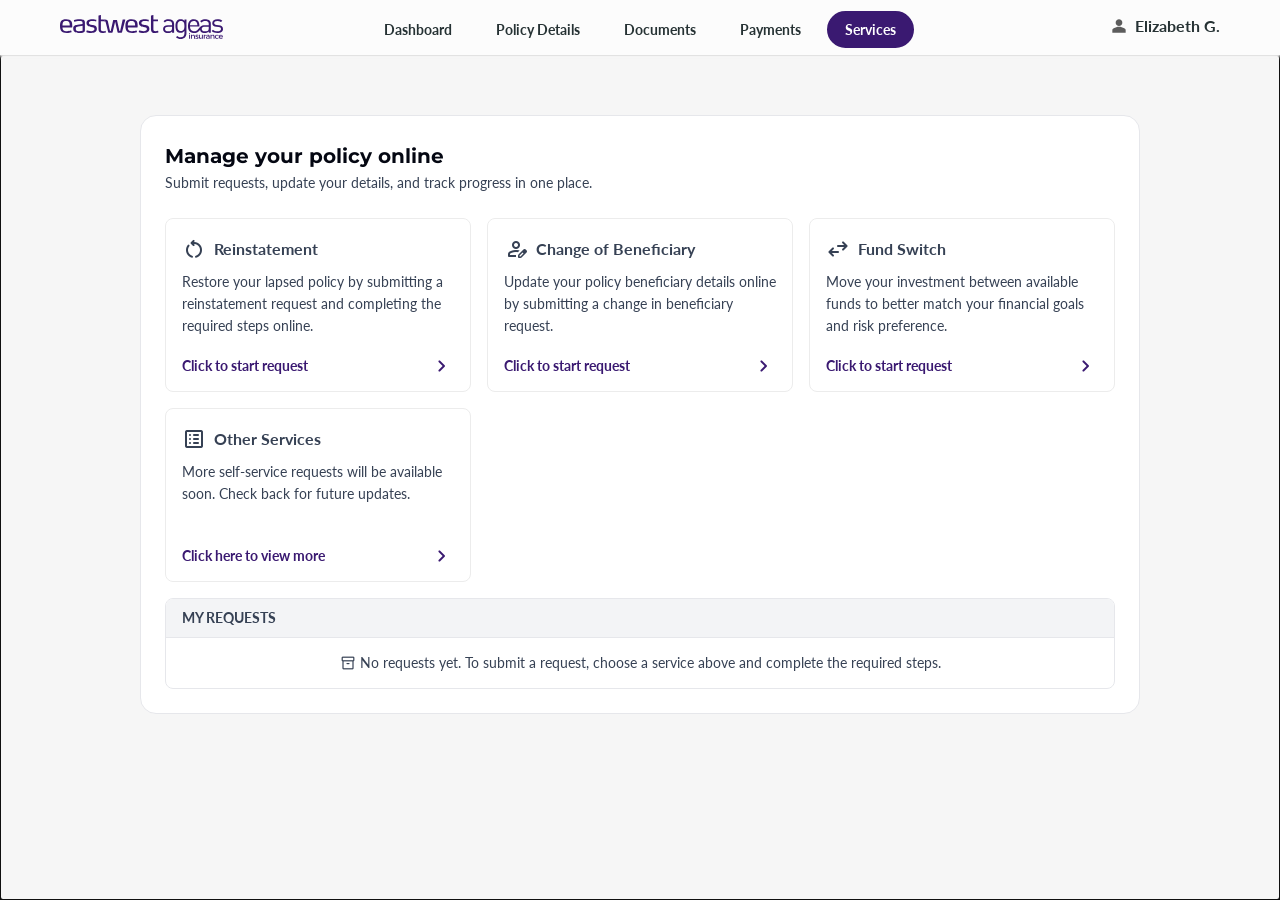
==== index.html @ b6eecae7 "Move prototype files to repository root" ====
<!doctype html>
<html lang="en">
  <head>
    <meta charset="UTF-8" />
    <meta name="viewport" content="width=device-width, initial-scale=1.0" />
    <meta name="description" content="Interactive EastWest Ageas Fund Switch self-service prototype" />
    <title>Fund Switch — EastWest Ageas</title>
    <link rel="icon" type="image/svg+xml" href="assets/favicon.svg?v=2841-93096-fit" />
    <link rel="preconnect" href="https://fonts.googleapis.com" />
    <link rel="preconnect" href="https://fonts.gstatic.com" crossorigin />
    <link href="https://fonts.googleapis.com/css2?family=Lato:wght@400;700&family=Material+Symbols+Rounded:opsz,wght,FILL,GRAD@20..48,400,0,0;20..48,400,1,0&family=Material+Symbols+Sharp:opsz,wght,FILL,GRAD@20..48,400,1,0&family=Montserrat:wght@700&display=swap" rel="stylesheet" />
    <link rel="stylesheet" href="styles.css" />
  </head>
  <body>
    <header class="main-nav">
      <button class="brand" type="button" data-action="restart" aria-label="Return to Services">
        <img src="assets/figma-main-nav-logo.svg" alt="eastwest ageas insurance" />
      </button>
      <nav aria-label="Primary navigation">
        <button type="button" data-nav="Dashboard">Dashboard</button>
        <button type="button" data-nav="Policy Details">Policy Details</button>
        <button type="button" data-nav="Documents">Documents</button>
        <button type="button" data-nav="Payments">Payments</button>
        <button class="active" type="button" data-action="restart" aria-current="page">Services</button>
      </nav>
      <button class="profile" type="button" data-nav="Profile" aria-label="Open Elizabeth G.'s profile">
        <img src="assets/figma-main-nav-user.svg" alt="" />
        <span>Elizabeth G.</span>
      </button>
      <button class="mobile-menu" type="button" data-nav="Menu">Menu <span class="material-symbols-rounded" aria-hidden="true">menu</span></button>
    </header>

    <main id="app" tabindex="-1"></main>
    <div id="toast" class="toast" role="status" aria-live="polite" aria-atomic="true"></div>
    <div id="dialog-root"></div>
    <script src="app.js"></script>
  </body>
</html>
---- styles.css ----
:root {
  color: #364154;
  font-family: Lato, Arial, sans-serif;
  background: #f6f6f6;
  --ink: #263234;
  --muted: #667085;
  --line: #e6e7eb;
  --soft-line: #ececec;
  --purple: #3a1971;
  --purple-2: #572b91;
  --magenta: #b52a78;
  --purple-soft: #eee6fa;
  --purple-border: #d3c0f1;
  --success: #529218;
  --success-soft: #f4fdee;
  --warning: #fff0d3;
}

* { box-sizing: border-box; }
html { min-width: 320px; }
body { margin: 0; min-width: 320px; min-height: 100vh; background: #f6f6f6; }
button, input, select { font: inherit; }
button { color: inherit; }
button:focus-visible, input:focus-visible, select:focus-visible, a:focus-visible { outline: 3px solid #cbb6ee; outline-offset: 2px; }

.main-nav { background: #fcfcfc; box-shadow: 0 1px 2px #f3f3f3, 0 2px 4px #f3f3f3; height: 55px; position: relative; z-index: 10; }
.brand { background: transparent; border: 0; cursor: pointer; display: flex; left: 60px; padding: 0; position: absolute; top: 15px; width: 163px; }
.brand img { display: block; height: 24px; width: 163px; }
.main-nav nav { display: flex; gap: 8px; left: 50%; margin: 0; position: absolute; top: 11px; transform: translateX(-50%); }
.main-nav nav button { background: transparent; border: 2px solid transparent; border-radius: 100px; color: var(--ink); cursor: pointer; font-size: 14px; font-weight: 700; line-height: normal; padding: 8px 16px; white-space: nowrap; }
.main-nav nav button.active { background: var(--purple); border-color: var(--purple); color: #fff; }
.profile { align-items: center; background: none; border: 0; color: var(--ink); cursor: pointer; display: flex; font: 700 16px/normal Lato, sans-serif; gap: 8px; padding: 0; position: absolute; right: 60px; top: 16px; }
.profile img { height: 16px; width: 16px; }
.mobile-menu { display: none; }

main { min-height: calc(100vh - 55px); padding: 60px 24px; }
h1, h2, h3, p { margin-top: 0; }
h1 { color: #040712; font: 700 20px/32px Montserrat, Lato, sans-serif; margin-bottom: 0; }
h2, h3 { color: #111827; }

.services-panel { background: #fff; border: 1px solid var(--line); border-radius: 16px; margin: 0 auto; max-width: 1000px; overflow: hidden; padding: 24px; }
.intro { margin-bottom: 24px; }
.intro p, .flow-header p { font-size: 14px; line-height: 22px; margin: 0; }
.service-grid { display: grid; gap: 16px; grid-template-columns: repeat(3, minmax(0, 1fr)); }
.service-card { border: 1px solid var(--soft-line); border-radius: 8px; cursor: pointer; display: flex; flex-direction: column; justify-content: space-between; min-height: 174px; padding: 16px; transition: border-color .18s ease, box-shadow .18s ease, transform .18s ease; }
.service-card.featured { border-color: var(--soft-line); box-shadow: none; }
.service-card:hover, .service-card:focus-visible { border-color: #aa86e4; box-shadow: 0 0 0 1px rgba(170, 134, 228, .08); }
.service-card:active { transform: translateY(1px); }
.service-card h2 { align-items: center; color: #364154; display: flex; font-size: 16px; gap: 8px; line-height: 28px; margin: 0 0 8px; }
.service-card p { font-size: 14px; line-height: 22px; margin: 0; }
.service-card-action { align-items: center; color: var(--purple); display: flex; font: 700 14px/22px Lato, sans-serif; justify-content: space-between; margin: 16px -3px -3px; padding: 0 3px; text-align: left; width: calc(100% + 6px); }
.material-symbols-rounded { font-size: 24px; line-height: 1; }
.requests { border: 1px solid var(--line); border-radius: 8px; margin-top: 16px; overflow: hidden; }
.requests header { background: #f3f4f6; border-bottom: 1px solid var(--line); padding: 8px 16px; }
.requests h2 { color: #364154; font-size: 14px; line-height: 22px; margin: 0; }
.empty-state { align-items: center; display: flex; font-size: 14px; gap: 4px; justify-content: center; line-height: 22px; margin: 0; min-height: 50px; padding: 12px 16px; text-align: center; }
.empty-state .material-symbols-rounded { font-size: 16px; }
.request-policy-row { align-items: center; background: #fff; border: 0; color: #364154; cursor: pointer; display: flex; justify-content: space-between; min-height: 86px; padding: 16px 20px; text-align: left; width: 100%; }
.request-policy-row:hover { background: #fbf9ff; }
.request-policy-row > span:first-child { display: grid; gap: 0; }
.request-policy-row strong { color: var(--purple); font-size: 16px; line-height: 28px; }
.request-policy-row small { color: #5c5c5c; font-size: 16px; line-height: 28px; }
.request-policy-row .material-symbols-rounded { color: #364154; }

.policy-requests-panel { background: #fff; border: 1px solid var(--line); border-radius: 16px; margin: 0 auto; max-width: 1000px; overflow: hidden; }
.policy-requests-header { border-bottom: 1px solid var(--line); padding: 24px 24px 16px; }
.policy-requests-header h1 { margin: 0; }
.policy-requests-header h1 span { color: var(--purple); }
.policy-requests-header p { font-size: 14px; line-height: 22px; margin: 0; }
.policy-requests-body { display: grid; gap: 16px; padding: 16px 24px 24px; }
.request-card { align-items: center; background: #fff; border: 1px solid var(--line); border-radius: 16px; color: #364154; cursor: pointer; display: flex; justify-content: space-between; min-height: 96px; padding: 16px 20px 20px; text-align: left; width: 100%; }
.request-card:hover { border-color: #aa86e4; background: #fbf9ff; }
.request-card-copy { display: grid; gap: 2px; }
.request-card-title { align-items: center; display: flex; flex-wrap: wrap; font-size: 16px; font-weight: 700; gap: 8px; line-height: 28px; }
.request-card-copy small { color: #5c5c5c; font-size: 14px; line-height: 22px; }
.policy-requests-footer { border-top: 1px solid var(--line); padding: 16px 24px; }

.flow-shell { background: #fff; border-radius: 8px; display: grid; gap: 16px; grid-template-columns: 197px minmax(0, 1fr); margin: 0 auto; max-width: 1200px; min-height: 720px; padding: 16px; }
.stepper { align-self: start; background: #fff; border: 1px solid var(--line); border-radius: 8px; height: 227px; overflow: hidden; width: 197px; }
.step-progress { border-bottom: 1px solid var(--line); padding: 16px; }
.step-progress-label { color: var(--ink); display: flex; font-size: 14px; font-weight: 700; justify-content: space-between; line-height: normal; margin-bottom: 8px; white-space: nowrap; }
.progress-track { background: #dedede; border-radius: 4px; height: 8px; overflow: hidden; }
.progress-track span { background: var(--success); display: block; height: 100%; transition: width .25s ease; }
.stepper-body { padding: 16px; }
.stepper-body h2 { color: var(--ink); font: 700 14px/22px Lato, sans-serif; margin: 0 0 12px; }
.step-list { list-style: none; margin: 0; padding: 0; }
.step-item { align-items: flex-start; color: #364154; display: grid; font-size: 14px; gap: 6px; grid-template-columns: 20px 1fr; line-height: 20px; min-height: 38px; position: relative; }
.step-item:last-child { min-height: 20px; }
.step-item:not(:last-child)::after { background: #e6eaf0; content: ""; height: 18px; left: 9px; position: absolute; top: 20px; width: 2px; }
.step-dot { align-items: center; display: inline-flex; height: 20px; justify-content: center; position: relative; width: 20px; }
.step-dot .material-symbols-rounded { font-size: 20px; font-variation-settings: 'FILL' 1, 'GRAD' 0; }
.step-base { align-items: center; display: inline-flex; inset: 0; justify-content: center; position: absolute; }
.step-item.current .step-base { color: #a82675; }
.step-item.upcoming .step-base { color: #7e889c; }
.step-halo { align-items: center; color: #a82675; display: inline-flex; inset: -2px; justify-content: center; opacity: .3; position: absolute; }
.step-halo .material-symbols-rounded { font-size: 24px; }
.step-number { color: #f9fafb; font-size: 10px; font-weight: 700; line-height: 14px; position: relative; z-index: 1; }
.complete-icon { color: var(--success); }
.step-item.current .step-label { color: #a82675; font-weight: 700; }
.stepper.has-substeps { height: auto; min-height: 292px; }
.step-item:has(.assessment-substeps) { min-height: 104px; }
.assessment-substeps { display: grid; gap: 8px; grid-column: 2; list-style: none; margin: 7px 0 10px; padding: 0 0 0 12px; position: relative; }
.assessment-substeps::before { background: #e6eaf0; content: ""; height: calc(100% + 7px); left: 2px; position: absolute; top: -5px; width: 2px; }
.assessment-substeps li { color: #aeb5c2; display: block; font-size: 11px; line-height: 16px; }
.assessment-substeps li.current { color: #a82675; font-weight: 700; }
.assessment-substeps li.complete { color: #7e889c; }

.flow-panel { border: 1px solid var(--line); border-radius: 8px; display: flex; flex-direction: column; min-width: 0; overflow: hidden; }
.flow-header { border-bottom: 1px solid var(--line); padding: 20px 24px 16px; }
.flow-header h1 { margin-bottom: 2px; }
.flow-body { flex: 1; padding: 18px 24px 28px; }
.flow-footer { align-items: center; border-top: 1px solid var(--line); display: flex; justify-content: space-between; min-height: 70px; padding: 12px 24px; }
.footer-actions { display: flex; gap: 10px; margin-left: auto; }

.btn { align-items: center; border-radius: 999px; cursor: pointer; display: inline-flex; font-size: 14px; font-weight: 700; gap: 6px; justify-content: center; min-height: 38px; padding: 8px 18px; }
.btn-primary { background: var(--purple); border: 1px solid var(--purple); color: #fff; }
.btn-primary:hover { background: var(--purple-2); }
.btn-primary .material-symbols-rounded { font-size: 17px; }
.btn-primary .material-symbols-rounded:is(:first-child) { animation: spin .8s linear infinite; }
.btn-secondary { background: #fff; border: 1px solid #d7dce2; color: var(--ink); }
.btn-draft { background: #fff; border: 2px solid var(--purple); color: var(--purple); min-height: 40px; padding: 8px 16px; }
.btn-draft:hover { background: #fbf9ff; }
.btn-tertiary { background: transparent; border: 1px solid transparent; color: var(--purple); }
.btn:disabled { background: #e4e6ea; border-color: #e4e6ea; color: #fff; cursor: not-allowed; }

.policy-list { display: grid; gap: 16px; }
.policy-group-title { align-items: center; color: #364154; display: flex; font-size: 10px; font-weight: 700; gap: 10px; letter-spacing: .04em; margin: 0; text-transform: uppercase; }
.policy-group-title::before, .policy-group-title::after { background: var(--line); content: ""; flex: 1; height: 1px; }
.policy-option { position: relative; }
.policy-option input { opacity: 0; position: absolute; }
.policy-card { border: 1px solid var(--line); border-radius: 8px; cursor: pointer; display: flex; flex-direction: column; min-height: 78px; padding: 16px; }
.policy-card-head { align-items: flex-start; display: flex; justify-content: space-between; min-height: 28px; width: 100%; }
.policy-card:hover { border-color: #aa86e4; }
.policy-option input:focus-visible + .policy-card { outline: 3px solid #cbb6ee; outline-offset: 2px; }
.policy-option input:checked + .policy-card { background: #fbf9ff; border-color: #8a5ec8; box-shadow: 0 0 0 1px #8a5ec8; }
.policy-name { color: #040712; display: block; font-size: 16px; font-weight: 700; line-height: 28px; }
.policy-meta { color: #5c5c5c; display: block; font-size: 12px; line-height: 20px; }
.status-tag { align-items: center; border: 0; border-radius: 999px; display: inline-flex; font-size: 12px; font-weight: 400; justify-content: center; line-height: 20px; padding: 4px 8px; white-space: nowrap; }
.status-inforce { background: #fef5e6; color: #9f6104; }
.status-lapsed, .status-terminated { background: #fff0f3; color: #d00132; }
.status-submitted { background: #f4fdee; border: 1px solid #c7e6a8; color: #448214; padding: 3px 8px; }
.status-draft { background: #fef5e6; color: #9f6104; }
.policy-option.disabled .policy-card { background: #fafafa; color: #98a2b3; cursor: not-allowed; }
.policy-option.disabled .policy-name, .policy-option.disabled .policy-meta { color: #98a2b3; }
.policy-option.disabled .status-tag { opacity: .5; }

.switch-grid { align-items: stretch; display: grid; gap: 14px; grid-template-columns: minmax(0, 1fr) 32px minmax(0, 1fr); }
.switch-arrow { align-items: center; color: #364154; display: flex; height: 32px; justify-content: center; width: 32px; }
.material-symbols-sharp { font-family: 'Material Symbols Sharp'; font-size: 21.333px; font-style: normal; font-variation-settings: 'FILL' 1, 'GRAD' 0; font-weight: 400; line-height: 1; }
.portfolio-card { border: 1px solid var(--line); border-radius: 8px; margin-bottom: 18px; overflow: hidden; }
.portfolio-summary { align-items: center; background: #fafafa; cursor: pointer; display: flex; gap: 20px; justify-content: space-between; list-style: none; padding: 12px 16px; }
.portfolio-summary::-webkit-details-marker { display: none; }
.portfolio-summary > span:first-child { align-items: center; display: flex; gap: 10px; min-width: 0; }
.portfolio-summary > span:first-child > .material-symbols-rounded { color: var(--purple); font-size: 22px; }
.portfolio-summary > span:first-child > span { display: grid; gap: 2px; min-width: 0; }
.portfolio-summary strong { color: var(--ink); font-size: 15px; }
.portfolio-summary small { color: var(--muted); font-size: 11px; }
.portfolio-summary-total { align-items: center; display: grid; gap: 2px 8px; grid-template-columns: auto 20px; text-align: right; }
.portfolio-summary-total small { grid-column: 1; }
.portfolio-summary-total strong { grid-column: 1; }
.portfolio-summary-total .material-symbols-rounded { grid-column: 2; grid-row: 1 / 3; transition: transform .2s ease; }
.portfolio-card[open] .portfolio-summary-total .material-symbols-rounded { transform: rotate(180deg); }
.portfolio-header { align-items: flex-start; background: #fafafa; border-bottom: 1px solid var(--line); display: flex; gap: 24px; justify-content: space-between; padding: 16px 18px; }
.portfolio-header .eyebrow { margin-bottom: 5px; }
.portfolio-header h2 { color: var(--ink); font-size: 17px; margin: 0 0 3px; }
.portfolio-header p { color: var(--muted); font-size: 12px; margin: 0; }
.portfolio-total { display: grid; flex: 0 0 auto; gap: 3px; text-align: right; }
.portfolio-total span, .portfolio-row > div:not(:first-child) span { color: var(--muted); font-size: 11px; }
.portfolio-total strong { color: var(--ink); font-size: 18px; }
.portfolio-list { display: grid; }
.portfolio-row { align-items: center; display: grid; gap: 18px; grid-template-columns: minmax(0, 1fr) 90px 150px; padding: 13px 18px; }
.portfolio-row + .portfolio-row { border-top: 1px solid var(--line); }
.portfolio-row > div { display: grid; gap: 3px; }
.portfolio-row > div:not(:first-child) { text-align: right; }
.portfolio-row strong { color: var(--ink); font-size: 14px; }
.portfolio-row > div:first-child span { color: var(--muted); font-size: 12px; }
.portfolio-note { background: #f7f4fb; color: #5e4f75; font-size: 11px; line-height: 17px; margin: 0; padding: 8px 18px; }
.fund-card { border: 1px solid var(--purple-border); border-radius: 8px; display: grid; grid-template-rows: 1fr auto 40px; min-height: 250px; padding: 18px 20px; }
.fund-card-copy { min-width: 0; }
.fund-card-action { align-items: flex-start; display: flex; min-height: 40px; }
.fund-card.disabled { border-color: var(--line); color: #98a2b3; }
.eyebrow { color: #667085; font-size: 12px; font-weight: 700; letter-spacing: .03em; margin-bottom: 14px; }
.fund-card h2 { color: #364154; font-size: 18px; margin: 0 0 2px; }
.fund-card.disabled h2, .fund-card.disabled .eyebrow { color: #98a2b3; }
.fund-card p { font-size: 14px; line-height: 20px; margin-bottom: 8px; }
.fund-value { color: #344054; font-size: 17px; font-weight: 700; margin-top: 12px; }
.field { display: grid; gap: 4px; margin-top: 12px; position: relative; }
.field label, .field-label, .ds-field-label { color: #364154; font-size: 14px; line-height: 20px; }
.field input, .signature-field input { background: #fff; border: 1px solid #9fa9b9; border-radius: 8px; color: #364154; min-height: 40px; padding: 8px; width: 100%; }
.ds-select-control { align-items: center; background: #fff; border: 1px solid #9fa9b9; border-radius: 8px; color: #364154; cursor: pointer; display: flex; gap: 6px; justify-content: space-between; min-height: 40px; padding: 8px; text-align: left; width: 100%; }
.ds-select-control .placeholder { color: #7e889c; }
.ds-select-control .material-symbols-rounded { flex: 0 0 16px; font-size: 16px; transition: transform .16s ease; }
.ds-select-control[aria-expanded="true"] { border-color: #7a4fcc; box-shadow: 0 0 0 3px #ddd0f4; }
.ds-select-control[aria-expanded="true"] .material-symbols-rounded { transform: rotate(180deg); }
.ds-select-control:focus-visible { outline: 3px solid #ddd0f4; outline-offset: 1px; }
.ds-select.disabled .ds-select-control { background: #fafafa; border-color: #dfe3e8; color: #98a2b3; cursor: not-allowed; }
.ds-select-menu { background: #fff; border-radius: 8px; box-shadow: 0 2px 4px rgba(0,0,0,.06), 0 6px 12px rgba(0,0,0,.08); display: flex; flex-direction: column; left: 0; max-height: 240px; overflow-y: auto; padding: 8px 0; position: absolute; right: 0; top: calc(100% + 4px); z-index: 30; }
.ds-select-menu[hidden] { display: none; }
.ds-select-menu button { background: #fff; border: 0; color: #364154; cursor: pointer; display: grid; gap: 2px; padding: 8px 12px; text-align: left; width: 100%; }
.ds-select-menu button:hover, .ds-select-menu button:focus-visible { background: #f5f2fa; outline: none; }
.ds-select-menu button[aria-selected="true"] { background: #f5f2fa; }
.ds-select-menu strong { font-size: 14px; font-weight: 400; line-height: 20px; }
.ds-select-menu small { color: #7e889c; font-size: 12px; line-height: 16px; }
.link-button { background: transparent; border: 0; color: var(--purple); cursor: pointer; font-size: 12px; font-weight: 700; padding: 4px 0; }
.fund-checking { align-items: center; align-self: flex-start; background: #f7f4fb; border-radius: 8px; color: #4b3b63; display: flex; gap: 9px; padding: 7px 10px; width: 100%; }
.fund-checking > .material-symbols-rounded { animation: spin .8s linear infinite; color: var(--purple); font-size: 20px; }
.fund-checking > span { display: grid; gap: 1px; }
.fund-checking strong { font-size: 12px; }
.fund-checking small { color: #6a5b7f; font-size: 10px; }
@keyframes spin { to { transform: rotate(360deg); } }

.allocation-card { background: #fafafa; border: 1px solid var(--line); border-radius: 8px; margin-top: 16px; padding: 18px 20px; }
.allocation-heading { align-items: flex-start; display: flex; gap: 16px; justify-content: space-between; }
.allocation-heading h2 { font-size: 16px; margin: 0 0 4px; }
.allocation-heading p { font-size: 14px; margin: 0; }
.read-only-allocation { align-items: center; background: #fff; border: 1px solid var(--line); border-radius: 8px; display: grid; gap: 18px; grid-template-columns: 1fr 28px 1fr; margin-top: 16px; padding: 16px; }
.read-only-allocation > div { display: grid; gap: 5px; }
.read-only-allocation > .material-symbols-rounded { justify-self: center; }
.read-only-allocation strong { color: var(--ink); font-size: 15px; }
.read-only-allocation .allocation-amount { font-size: 20px; }
.read-only-allocation small { color: #667085; font-size: 12px; }
.allocation-note { align-items: flex-start; color: #667085; display: flex; font-size: 12px; gap: 7px; line-height: 18px; margin-top: 10px; }
.allocation-note .material-symbols-rounded { color: var(--purple); font-size: 16px; }
.section-message { align-items: flex-start; background: #eef4ff; border-radius: 8px; color: #364154; display: flex; font-size: 14px; gap: 10px; line-height: 20px; overflow: hidden; padding: 16px; text-align: left; }
.section-message > .material-symbols-rounded { color: #3568a8; flex: 0 0 24px; font-size: 20px; font-variation-settings: 'FILL' 1, 'GRAD' 0; text-align: center; }
.section-message > div { display: grid; flex: 1; gap: 2px; min-width: 0; }
.section-message strong { color: inherit; line-height: 20px; }
.section-message-warning { background: #fdebd0; }
.section-message-warning > .material-symbols-rounded { color: #b37112; }
.section-message-success { background: #eff8e8; }
.section-message-success > .material-symbols-rounded { color: #529218; }
.flow-message { margin-top: 16px; }
.review-message { margin-top: 14px; }
.modal-message, .success-message { margin-top: 16px; }

.risk-label { color: #4f596b; font-weight: 700; }
.risk-label.aggressive { background: #fff0f3; border: 1px solid #f3b5c6; border-radius: 999px; color: #a31342; display: inline-block; font-size: 12px; padding: 1px 7px; }
.requirements-card { background: #fffaf1; border: 1px solid #f1c77f; border-radius: 8px; margin-top: 12px; padding: 16px; }
.requirements-card.complete { background: #f4fdee; border-color: #c7e6a8; }
.requirements-card.complete .requirements-header > div:first-child, .requirements-card.complete .requirements-header h2, .requirements-card.complete .requirements-header p { color: #365f19; }
.requirements-header { align-items: flex-start; display: flex; gap: 10px; }
.requirements-header > div:first-child { color: #a96808; }
.requirements-header .material-symbols-rounded { font-size: 21px; }
.requirements-header h2 { color: #5b431e; font-size: 16px; margin: 0 0 3px; }
.requirements-header p { color: #735a32; font-size: 13px; line-height: 19px; margin: 0; }
.requirements-grid { display: grid; gap: 12px; grid-template-columns: repeat(2, minmax(0, 1fr)); margin-top: 14px; }
.requirement-item { background: #fff; border: 1px solid #e3d2b5; border-radius: 8px; display: flex; flex-direction: column; min-width: 0; padding: 14px; }
.requirement-item.complete { border-color: #c7e6a8; }
.requirement-item.locked { background: rgba(255,255,255,.62); }
.requirement-item h3 { color: var(--ink); font-size: 14px; margin: 8px 0 4px; }
.requirement-item p { color: var(--muted); flex: 1; font-size: 12px; line-height: 18px; margin: 0 0 13px; }
.requirement-item .btn { align-self: flex-start; min-height: 34px; padding: 6px 13px; }
.requirement-status { align-items: center; color: #8a5b13; display: flex; font-size: 11px; font-weight: 700; gap: 5px; }
.requirement-status .material-symbols-rounded { font-size: 17px; }
.requirement-item.complete .requirement-status { color: #448214; }
.requirements-card.compact { padding: 14px 16px; }
.requirements-complete-list { border-top: 1px solid #d9ebc8; display: grid; grid-template-columns: repeat(2, minmax(0, 1fr)); margin-top: 12px; padding-top: 10px; }
.requirements-complete-list > div { align-items: center; display: flex; gap: 10px; justify-content: space-between; min-width: 0; padding: 2px 12px 2px 0; }
.requirements-complete-list > div + div { border-left: 1px solid #d9ebc8; padding-left: 12px; }
.requirements-complete-list > div > span { align-items: center; display: grid; gap: 1px 7px; grid-template-columns: 18px minmax(0, 1fr); min-width: 0; }
.requirements-complete-list .material-symbols-rounded { color: #529218; font-size: 17px; grid-row: 1 / 3; }
.requirements-complete-list strong { color: #263234; font-size: 13px; overflow: hidden; text-overflow: ellipsis; white-space: nowrap; }
.requirements-complete-list small { color: #667085; font-size: 11px; }
.requirements-complete-list .link-button { flex: 0 0 auto; font-size: 12px; }
.rpq-list { display: grid; gap: 12px; }
.question-card { border: 1px solid var(--line); border-radius: 8px; margin: 0; padding: 16px; }
.question-card legend { color: #040712; float: left; font-size: 18px; font-weight: 400; line-height: 28px; margin-bottom: 16px; padding: 0; width: 100%; }
.question-options { clear: both; display: grid; gap: 8px; }
.question-option { align-items: center; background: #fff; border: 1px solid #ececec; border-radius: 8px; color: #5c5c5c; cursor: pointer; display: grid; font-size: 16px; gap: 10px; grid-template-columns: 22px 1fr; line-height: 24px; min-height: 56px; padding: 16px; position: relative; }
.question-option input { opacity: 0; position: absolute; }
.question-option strong { font-size: 16px; }
.question-option:has(input:checked) { border-color: var(--purple); color: var(--purple); }
.question-option:has(input:focus-visible) { outline: 3px solid #cbb6ee; outline-offset: 2px; }
.result-hero { align-items: flex-start; background: linear-gradient(90deg, #f4fdee 0%, #fbfef8 100%); border: 1px solid #c7e6a8; border-radius: 8px; display: flex; gap: 14px; padding: 16px 18px; }
.result-icon { align-items: center; background: #e4f5d5; border-radius: 50%; color: #448214; display: inline-flex; flex: 0 0 42px; height: 42px; justify-content: center; }
.result-hero h2 { font-size: 20px; margin: 5px 0 4px; }
.result-hero p { font-size: 14px; line-height: 21px; margin: 0; }
.result-tag { background: #fff; border: 1px solid #c7e6a8; border-radius: 999px; color: #448214; font-size: 10px; font-weight: 700; letter-spacing: .06em; padding: 3px 7px; }
.risk-comparison { border: 1px solid var(--line); border-radius: 8px; margin-top: 16px; overflow: hidden; }
.risk-comparison h2 { background: #f7f8f9; border-bottom: 1px solid var(--line); font-size: 14px; margin: 0; padding: 10px 14px; }
.comparison-grid { align-items: stretch; display: grid; gap: 10px; grid-template-columns: minmax(0, 1fr) 24px minmax(0, 1fr) 24px minmax(0, 1.35fr); padding: 16px 14px; }
.comparison-grid > .material-symbols-rounded { align-self: center; color: #98a2b3; font-size: 20px; justify-self: center; }
.comparison-stage { align-content: start; background: #fafafa; border: 1px solid #eceef1; border-radius: 7px; display: grid; gap: 4px; min-height: 94px; padding: 12px; position: relative; }
.comparison-grid strong { color: var(--ink); font-size: 15px; }
.comparison-grid small { color: var(--muted); }
.comparison-target { padding-right: 72px; }
.comparison-target .alignment-status { position: absolute; right: 10px; top: 10px; }
.alignment-status { background: var(--success-soft); border: 1px solid #c7e6a8; border-radius: 999px; color: #448214; display: inline-flex; font-size: 12px; font-weight: 700; justify-content: center; padding: 3px 8px; }
.result-hero.not-aligned { background: #fff7e8; border-color: #f1c77f; }
.result-hero.not-aligned .result-icon { background: #fdebd0; color: #a96808; }
.result-hero.not-aligned .result-tag { border-color: #f1c77f; color: #8a5b13; }
.alignment-status.not-aligned { background: #fff7e8; border-color: #f1c77f; color: #8a5b13; }
.ips-document-card { border: 1px solid var(--line); border-radius: 8px; overflow: hidden; }
.ips-modal .ips-document-card { margin-top: 20px; }
.ips-document-header { align-items: center; background: #fafafa; border-bottom: 1px solid var(--line); display: flex; justify-content: space-between; padding: 14px 16px; }
.ips-document-header > div { align-items: flex-start; display: flex; gap: 10px; }
.ips-document-header > div > .material-symbols-rounded { flex: 0 0 auto; margin-top: 1px; }
.ips-document-header > div > span { display: grid; gap: 3px; }
.ips-document-header strong { color: var(--ink); font-size: 14px; }
.ips-document-header small { color: var(--muted); font-size: 12px; }
.ips-summary { display: grid; gap: 14px 22px; grid-template-columns: 180px 1fr; margin: 0; padding: 18px 16px; }
.ips-summary dt { color: #667085; font-size: 13px; }
.ips-summary dd { color: var(--ink); font-size: 14px; font-weight: 700; margin: 0; }
.profile-chip { background: #fff0f3; border: 1px solid #f3b5c6; border-radius: 999px; color: #a31342; font-size: 12px; padding: 3px 8px; }
.ips-ack { background: transparent; border: 0; border-radius: 0; gap: 4px; padding: 0; }
.risk-review-row { align-items: center; background: var(--success-soft); border: 1px solid #c7e6a8; border-radius: 8px; color: #365f19; display: grid; font-size: 13px; gap: 10px; grid-template-columns: 20px 1fr auto; line-height: 19px; margin-top: 12px; padding: 11px 13px; }
.risk-review-row .material-symbols-rounded { color: var(--success); font-size: 19px; }
.document-disclaimer { background: #f5f2fa; border-radius: 5px; color: #4b3b63; padding: 9px; }

.review-title { font-size: 16px; margin-bottom: 12px; }
.review-section { border: 1px solid var(--line); border-radius: 8px; margin-bottom: 14px; overflow: hidden; }
.review-section-header { align-items: center; background: #fafafa; border-bottom: 1px solid var(--line); display: flex; gap: 14px; justify-content: space-between; padding: 12px 14px; }
.review-section-header > div { align-items: center; display: flex; gap: 10px; min-width: 0; }
.review-section-header .material-symbols-rounded { color: var(--purple); font-size: 21px; }
.review-section-header h3 { color: var(--ink); font-size: 14px; margin: 0 0 2px; }
.review-section-header p { color: var(--muted); font-size: 12px; margin: 0; }
.review-detail-grid { display: grid; gap: 16px 24px; grid-template-columns: repeat(2, minmax(0, 1fr)); margin: 0; padding: 15px 14px; }
.review-detail-grid > div { display: grid; gap: 4px; }
.review-detail-grid dt { color: var(--muted); font-size: 12px; }
.review-detail-grid dd { color: var(--ink); font-size: 14px; font-weight: 700; margin: 0; }
.document-status { background: #f2f4f7; border: 1px solid #d7dce2; border-radius: 999px; color: #667085; flex: 0 0 auto; font-size: 11px; font-weight: 700; padding: 3px 8px; }
.review-document { margin-top: 14px; }
.review-document-body { align-items: center; display: flex; gap: 20px; justify-content: space-between; padding: 13px 14px; }
.review-document-body p { color: var(--muted); font-size: 13px; line-height: 19px; margin: 0; }
.review-document-body .btn { flex: 0 0 auto; }
.review-card { border: 1px solid #d5dbe3; border-radius: 8px; overflow: hidden; }
.review-card-header { align-items: center; background: #fafafa; border-bottom: 1px solid var(--line); display: flex; justify-content: space-between; padding: 10px 14px; }
.switch-tag { background: var(--purple-soft); border: 1px solid var(--purple-border); border-radius: 999px; color: var(--purple); font-size: 12px; padding: 2px 7px; }
.review-switch { align-items: center; display: grid; gap: 20px; grid-template-columns: 1fr 28px 1fr 1fr; padding: 18px 14px; }
.review-label { color: #667085; font-size: 12px; margin-bottom: 6px; }
.review-data { color: var(--ink); font-size: 14px; font-weight: 700; margin: 0; }
.ack-row { align-items: flex-start; color: #364154; cursor: pointer; display: flex; font-size: 14px; gap: 4px; line-height: 20px; margin-top: 12px; }
.ack-row input { appearance: none; background: #fff; border: 1px solid #5f6a81; border-radius: 2px; cursor: pointer; flex: 0 0 14px; height: 14px; margin: 5px; position: relative; width: 14px; }
.ack-row input:checked { background: var(--magenta); border-color: var(--magenta); }
.ack-row input:checked::after { border: solid #fff; border-width: 0 1.5px 1.5px 0; content: ""; height: 7px; left: 4px; position: absolute; top: 1px; transform: rotate(45deg); width: 3px; }
.ack-row > span { padding: 2px 0; }
.review-spacer { min-height: 190px; }

.sign-panel { margin: 0 auto; max-width: 640px; }
.sign-panel h2 { font-size: 18px; margin-bottom: 8px; }
.document-preview { background: #fafafa; border: 1px solid var(--line); border-radius: 8px; display: grid; gap: 12px; margin: 18px 0; padding: 16px; }
.document-row { align-items: center; display: flex; gap: 14px; justify-content: space-between; }
.document-row strong { color: var(--ink); font-size: 14px; }
.signature-field { display: grid; gap: 7px; margin-top: 18px; }
.signature-field label { color: var(--ink); font-size: 13px; font-weight: 700; }
.signature-field input { font-family: "Brush Script MT", cursive; font-size: 24px; min-height: 56px; }

.success-card { background: #fff; border-radius: 8px; margin: -18px auto 0; max-width: 640px; overflow: hidden; }
.success-main { padding: 30px 24px 16px; }
.success-heading { align-items: flex-end; display: flex; gap: 4px; justify-content: center; text-align: center; }
.success-animation { height: 60px; object-fit: cover; width: 66px; }
.success-heading h1 { font-size: 28px; line-height: 40px; }
.success-copy { font-size: 14px; line-height: 22px; margin: 6px auto 16px; max-width: 460px; text-align: center; }
.request-summary { border: 1px solid var(--line); border-radius: 8px; overflow: hidden; }
.request-summary h2 { background: #f7f8f9; border-bottom: 1px solid var(--line); font-size: 14px; margin: 0; padding: 10px 14px; }
.summary-table { display: grid; gap: 14px; grid-template-columns: 1fr 1.35fr; margin: 0; padding: 16px 14px; }
.summary-table dt { color: var(--ink); font-size: 13px; }
.summary-table dd { color: #667085; font-size: 13px; margin: 0; }
.success-actions { border-top: 1px solid var(--line); display: flex; justify-content: space-between; padding: 14px 24px; }
.success-message { background: #eee6fa; color: #364154; }
.success-message > .material-symbols-rounded { color: #7a4fcc; }
.success-message strong { font-size: 16px; }

.toast { background: #2d1b4f; border-radius: 7px; bottom: 24px; color: #fff; font-size: 14px; left: 50%; max-width: calc(100% - 32px); opacity: 0; padding: 11px 16px; pointer-events: none; position: fixed; transform: translate(-50%, 14px); transition: .2s ease; z-index: 50; }
.toast.show { opacity: 1; transform: translate(-50%, 0); }
.modal-backdrop { align-items: center; background: rgba(12, 15, 25, .55); display: flex; inset: 0; justify-content: center; padding: 24px; position: fixed; z-index: 60; }
.modal { background: #fff; border-radius: 10px; box-shadow: 0 22px 60px rgba(0,0,0,.22); max-height: calc(100vh - 48px); max-width: 640px; overflow: auto; padding: 24px; width: 100%; }
.modal-header { align-items: flex-start; display: flex; justify-content: space-between; }
.modal h2 { font-size: 19px; margin-bottom: 8px; }
.modal-header p { font-size: 14px; line-height: 20px; margin: 0; }
.modal-actions { align-items: center; display: flex; gap: 12px; justify-content: space-between; margin-top: 20px; }
.modal-action-group { align-items: center; display: flex; gap: 12px; }
.assessment-modal { max-width: 760px; }
.assessment-modal:focus { outline: none; }
.assessment-modal .result-hero { margin-top: 20px; }
.ips-modal { max-width: 680px; }
.icon-button { background: transparent; border: 0; cursor: pointer; padding: 2px; }
.mock-document { border: 1px solid var(--line); border-radius: 6px; color: #4b5565; font-size: 12px; line-height: 18px; margin: 14px 0 18px; padding: 18px; }
.mock-document h3 { font-size: 14px; margin-bottom: 12px; text-align: center; }

.signature-backdrop { overflow-y: auto; }
.signature-modal { border-radius: 16px; display: flex; flex-direction: column; gap: 24px; max-width: 398px; padding: 28px 24px; }
.signature-modal-heading { display: grid; gap: 8px; text-align: center; }
.signature-modal-heading h2 { color: #263234; font: 700 26px/normal Montserrat, Lato, sans-serif; letter-spacing: -.52px; margin: 0; }
.signature-modal-heading p { color: #000; font-size: 14px; line-height: 20px; margin: 0; }
.signature-area { background: #fff; border: 2px solid #9b9b9b; border-radius: 8px; flex: 0 0 300px; height: 300px; overflow: hidden; position: relative; }
.signature-area > span { color: #9b9b9b; font-size: 14px; left: 50%; position: absolute; top: 10px; transform: translateX(-50%); white-space: nowrap; z-index: 1; }
.signature-area canvas { cursor: crosshair; display: block; height: 100%; touch-action: none; width: 100%; }
.redo-signature { align-items: center; align-self: flex-start; background: transparent; border: 0; color: #a82675; cursor: pointer; display: inline-flex; font-size: 14px; font-weight: 700; gap: 4px; padding: 0; }
.redo-signature .material-symbols-rounded { font-size: 16px; }
.signature-selects { display: grid; gap: 16px; }
.signature-selects .field { margin-top: 0; }
.signature-actions { align-items: center; display: flex; justify-content: space-between; }
.signature-actions .btn { min-height: 40px; padding: 8px 16px; }
.draft-backdrop { align-items: center; }
.draft-modal { border-radius: 8px; display: grid; gap: 24px; max-width: 560px; padding: 24px; }
.draft-modal-header { align-items: flex-start; display: flex; justify-content: space-between; }
.draft-modal-header h2 { color: #040712; font: 700 20px/32px Montserrat, Lato, sans-serif; margin: 0; }
.draft-modal > p { color: #1e1e1e; font-size: 16px; line-height: 28px; margin: 0; }
.draft-modal-actions { display: flex; gap: 16px; justify-content: flex-end; }
.draft-modal-actions .btn { min-height: 40px; padding: 8px 16px; }

.drawer-open { overflow: hidden; }
.drawer-backdrop { animation: drawerBackdropIn 300ms ease-in-out both; background: rgba(0, 0, 0, .5); inset: 0; position: fixed; z-index: 70; }
.fund-drawer { animation: drawerMoveIn 300ms ease-in-out both; background: #fff; box-shadow: -12px 0 36px rgba(0,0,0,.15); display: flex; flex-direction: column; height: 100%; margin-left: auto; overflow: hidden; padding: 24px; width: min(680px, 50vw); }
.fund-drawer:focus { outline: none; }
.drawer-backdrop.closing { animation: drawerBackdropOut 300ms ease-in-out both; }
.drawer-backdrop.closing .fund-drawer { animation: drawerMoveOut 300ms ease-in-out both; }
.drawer-header { border-bottom: 1px solid var(--line); flex: 0 0 auto; padding-bottom: 16px; position: relative; }
.drawer-header h2 { color: var(--ink); font: 700 18px/28px Montserrat, Lato, sans-serif; margin: 0 34px 0 0; }
.drawer-header > p:last-child { color: #364154; font-size: 16px; line-height: 28px; margin: 8px 0 0; }
.drawer-subtitle { color: var(--purple); font-size: 16px; line-height: 28px; margin: 0; }
.drawer-subtitle span { margin: 0 4px; }
.drawer-close { position: absolute; right: 0; top: 0; }
.drawer-content { display: flex; flex: 1 1 auto; flex-direction: column; gap: 24px; overflow-y: auto; padding: 16px 0 20px; }
.fund-highlights { display: grid; }
.fund-highlight { align-items: flex-start; display: grid; gap: 16px; grid-template-columns: 24px minmax(0, 1fr); padding: 10px 0; }
.fund-highlight + .fund-highlight { border-top: 1px solid var(--line); }
.fund-highlight > .material-symbols-rounded { color: #7a4fcc; font-variation-settings: 'FILL' 1; font-size: 24px; }
.fund-highlight > div { display: grid; gap: 4px; }
.fund-highlight strong { color: #364154; font-size: 14px; line-height: 20px; }
.fund-highlight span { color: #6a7282; font-size: 14px; line-height: 20px; }
.fund-detail-table h3 { color: var(--ink); font-size: 18px; line-height: 28px; margin: 0 0 8px; }
.fund-detail-table dl { margin: 0; }
.fund-detail-table dl > div { align-items: flex-start; border-bottom: 1px solid var(--line); display: flex; gap: 20px; justify-content: space-between; padding: 10px 0; }
.fund-detail-table dt, .fund-detail-table dd { font-size: 14px; line-height: 22px; }
.fund-detail-table dt { color: #6a7282; }
.fund-detail-table dd { color: #364154; margin: 0; text-align: right; }
.drawer-info { align-items: flex-start; background: #eef9fc; border-radius: 8px; color: #364154; display: flex; font-size: 14px; gap: 8px; line-height: 20px; padding: 16px; }
.drawer-info .material-symbols-rounded { color: #2fa9bc; font-variation-settings: 'FILL' 1; font-size: 24px; }
.drawer-footer { align-items: center; background: #fff; display: flex; flex: 0 0 auto; justify-content: space-between; padding-top: 8px; }
@keyframes drawerMoveIn { from { transform: translateX(100%); } to { transform: translateX(0); } }
@keyframes drawerMoveOut { from { transform: translateX(0); } to { transform: translateX(100%); } }
@keyframes drawerBackdropIn { from { opacity: 0; } to { opacity: 1; } }
@keyframes drawerBackdropOut { from { opacity: 1; } to { opacity: 0; } }

@media (max-width: 980px) {
  .main-nav { align-items: center; display: flex; gap: 16px; padding: 0 24px; }
  .brand { left: auto; position: static; top: auto; }
  .main-nav nav { flex: 1; left: auto; min-width: 0; overflow-x: auto; position: static; top: auto; transform: none; }
  .main-nav nav button { font-size: 13px; padding: 6px 10px; }
  .profile { display: none; position: static; }
}

@media (max-width: 900px) {
  .switch-grid { align-items: stretch; grid-template-columns: 1fr; }
  .switch-arrow { transform: rotate(90deg); }
}

@media (max-width: 760px) {
  .service-grid { grid-template-columns: repeat(2, minmax(0, 1fr)); }
  .review-switch { grid-template-columns: 1fr; }
  .review-switch > .material-symbols-rounded { transform: rotate(90deg); }
  .comparison-grid { grid-template-columns: 1fr; }
  .comparison-grid > .material-symbols-rounded { transform: rotate(90deg); }
  .comparison-target { padding-right: 12px; }
  .comparison-target .alignment-status { justify-self: start; margin-top: 4px; position: static; }
  .review-spacer { min-height: 40px; }
  .requirements-grid { grid-template-columns: 1fr; }
  .requirements-complete-list { grid-template-columns: 1fr; }
  .requirements-complete-list > div { padding: 6px 0; }
  .requirements-complete-list > div + div { border-left: 0; border-top: 1px solid #d9ebc8; padding-left: 0; }
  .fund-drawer { width: 100%; }
}

@media (max-width: 620px) {
  .main-nav { align-items: center; display: flex; height: 72px; justify-content: space-between; min-height: 72px; padding: 16px; }
  .brand { width: 163px; }
  .main-nav nav, .profile { display: none; }
  .mobile-menu { align-items: center; background: #fff; border: 2px solid var(--purple); border-radius: 100px; color: var(--purple); cursor: pointer; display: inline-flex; font-size: 16px; font-weight: 700; gap: 8px; line-height: normal; padding: 8px 16px; }
  .mobile-menu .material-symbols-rounded { font-size: 16px; font-variation-settings: 'FILL' 0; }
  main { min-height: calc(100vh - 72px); padding: 24px 12px; }
  .services-panel { padding: 16px; }
  .service-grid { grid-template-columns: 1fr; }
  .service-card { min-height: 155px; }
  .empty-state { align-items: flex-start; justify-content: flex-start; text-align: left; }
  .flow-shell { background: #fff; gap: 24px; grid-template-columns: 1fr; padding: 16px; }
  .stepper, .stepper.has-substeps { background: transparent; border: 0; border-radius: 0; display: block; height: auto; min-height: 0; overflow: visible; width: 100%; }
  .step-progress { border: 0; padding: 0; }
  .step-progress-label { font-size: 14px; line-height: 20px; margin-bottom: 4px; }
  .progress-track { background: #e6eaf0; height: 8px; }
  .stepper-body { display: none; }
  .flow-header, .flow-body { padding-left: 16px; padding-right: 16px; }
  .flow-footer { align-items: stretch; flex-direction: column-reverse; gap: 10px; padding: 12px 16px; }
  .flow-footer > .btn, .footer-actions, .footer-actions .btn { width: 100%; }
  .footer-actions { flex-direction: column-reverse; }
  .policy-card { gap: 10px; grid-template-columns: 18px 1fr; }
  .policy-card .status-tag { grid-column: 2; justify-self: start; }
  .allocation-heading { flex-direction: column; gap: 10px; }
  .portfolio-header { flex-direction: column; gap: 10px; }
  .portfolio-summary { align-items: flex-start; }
  .portfolio-summary-total { flex: 0 0 auto; }
  .portfolio-total { text-align: left; }
  .portfolio-row { align-items: flex-start; grid-template-columns: 1fr 1fr; }
  .portfolio-row > div:first-child { grid-column: 1 / -1; }
  .portfolio-row > div:not(:first-child) { text-align: left; }
  .read-only-allocation { grid-template-columns: 1fr; }
  .read-only-allocation > .material-symbols-rounded { transform: rotate(90deg); }
  .fund-card { padding: 16px; }
  .document-row { align-items: flex-start; flex-direction: column; gap: 4px; }
  .ips-document-header { align-items: flex-start; flex-direction: column; gap: 12px; }
  .ips-document-header .btn { width: 100%; }
  .ips-summary { grid-template-columns: 1fr; gap: 5px; }
  .ips-summary dd { margin-bottom: 9px; }
  .risk-review-row { grid-template-columns: 20px 1fr; }
  .risk-review-row .link-button { grid-column: 2; justify-self: start; }
  .review-detail-grid { grid-template-columns: 1fr; }
  .review-document-body { align-items: stretch; flex-direction: column; gap: 10px; }
  .review-document-body .btn { width: 100%; }
  .review-section-header { align-items: flex-start; }
  .fund-drawer { padding: 18px 16px; }
  .drawer-header > p:last-child { font-size: 14px; line-height: 22px; }
  .drawer-subtitle { font-size: 14px; line-height: 22px; }
  .fund-detail-table dl > div { align-items: flex-start; flex-direction: column; gap: 2px; }
  .fund-detail-table dd { text-align: left; }
  .drawer-footer { gap: 10px; }
  .drawer-footer .btn { flex: 1 1 0; padding-left: 10px; padding-right: 10px; }
  .success-card { margin-top: 0; }
  .success-main { padding: 24px 16px 14px; }
  .success-heading { align-items: center; flex-direction: column; gap: 5px; }
  .success-heading h1 { font-size: 20px; }
  .success-animation { height: 48px; width: 53px; }
  .summary-table { grid-template-columns: 1fr; gap: 5px; }
  .summary-table dd { margin-bottom: 9px; }
  .success-actions { flex-direction: column; gap: 10px; padding: 14px 16px; }
  .success-actions .btn { width: 100%; }
  .modal-backdrop { align-items: flex-start; padding: 12px; }
  .modal { max-height: calc(100vh - 24px); padding: 18px; }
  .modal-actions { align-items: stretch; flex-direction: column-reverse; }
  .modal-actions .btn, .modal-action-group { width: 100%; }
  .modal-action-group { align-items: stretch; flex-direction: column-reverse; }
  .modal-action-group .btn { width: 100%; }
  .signature-actions { align-items: stretch; flex-direction: column-reverse; gap: 10px; }
  .draft-modal-actions { align-items: stretch; flex-direction: column-reverse; }
  .draft-modal-actions .btn { width: 100%; }
  .signature-modal { gap: 18px; padding: 22px 18px; }
  .signature-modal-heading h2 { font-size: 22px; }
  .signature-area { height: 230px; }
}

@media (prefers-reduced-motion: reduce) { *, *::before, *::after { animation-duration: .01ms !important; animation-iteration-count: 1 !important; scroll-behavior: auto !important; transition: none !important; } }
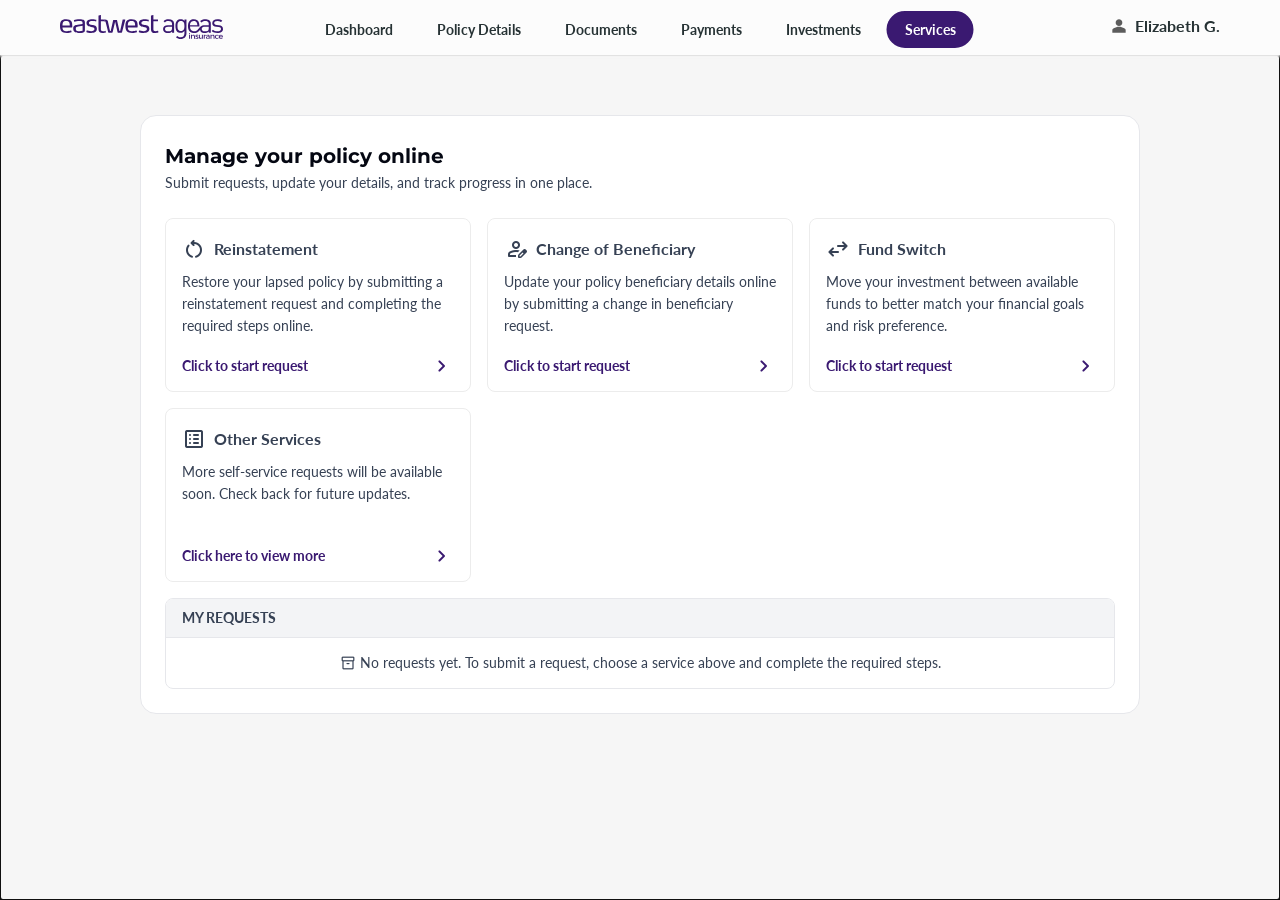
==== commit b005edf7: "Add Investments navigation" ====
--- a/index.html
+++ b/index.html
@@ -21,6 +21,7 @@
         <button type="button" data-nav="Policy Details">Policy Details</button>
         <button type="button" data-nav="Documents">Documents</button>
         <button type="button" data-nav="Payments">Payments</button>
+        <button type="button" data-nav="Investments">Investments</button>
         <button class="active" type="button" data-action="restart" aria-current="page">Services</button>
       </nav>
       <button class="profile" type="button" data-nav="Profile" aria-label="Open Elizabeth G.'s profile">
--- a/styles.css
+++ b/styles.css
@@ -27,7 +27,8 @@
 .brand { background: transparent; border: 0; cursor: pointer; display: flex; left: 60px; padding: 0; position: absolute; top: 15px; width: 163px; }
 .brand img { display: block; height: 24px; width: 163px; }
 .main-nav nav { display: flex; gap: 8px; left: 50%; margin: 0; position: absolute; top: 11px; transform: translateX(-50%); }
-.main-nav nav button { background: transparent; border: 2px solid transparent; border-radius: 100px; color: var(--ink); cursor: pointer; font-size: 14px; font-weight: 700; line-height: normal; padding: 8px 16px; white-space: nowrap; }
+.main-nav nav button { background: transparent; border: 2px solid transparent; border-radius: 100px; color: var(--ink); cursor: pointer; font-size: 14px; font-weight: 700; line-height: normal; padding: 8px 16px; transition: background-color .18s ease, color .18s ease; white-space: nowrap; }
+.main-nav nav button:not(.active):hover { background: var(--purple-soft); color: var(--ink); }
 .main-nav nav button.active { background: var(--purple); border-color: var(--purple); color: #fff; }
 .profile { align-items: center; background: none; border: 0; color: var(--ink); cursor: pointer; display: flex; font: 700 16px/normal Lato, sans-serif; gap: 8px; padding: 0; position: absolute; right: 60px; top: 16px; }
 .profile img { height: 16px; width: 16px; }
@@ -61,6 +62,80 @@
 .request-policy-row strong { color: var(--purple); font-size: 16px; line-height: 28px; }
 .request-policy-row small { color: #5c5c5c; font-size: 16px; line-height: 28px; }
 .request-policy-row .material-symbols-rounded { color: #364154; }
+
+.investments-layout { display: grid; gap: 18px; grid-template-columns: 232px minmax(0, 1fr); margin: 0 auto; max-width: 1640px; }
+.investments-sidebar { display: grid; align-content: start; gap: 18px; }
+.investor-card, .investment-toolkit, .sidebar-risk-profile, .care-card, .investment-policy-section, .investment-risk-profile, .available-funds-section { background: #fff; border-radius: 10px; }
+.investor-card { align-items: center; display: flex; flex-direction: column; padding: 28px 18px; text-align: center; }
+.investor-avatar { align-items: center; background: linear-gradient(135deg, #f8a34c, #bb2b79); border-radius: 50%; color: #fff; display: inline-flex; font-size: 42px; height: 118px; justify-content: center; width: 118px; }
+.investor-card h2 { color: #263234; font-size: 22px; margin: 20px 0 14px; }
+.investor-card p, .care-card p { align-items: center; color: #374151; display: flex; font-size: 14px; gap: 8px; line-height: 20px; margin: 4px 0; }
+.investor-card .material-symbols-rounded, .care-card .material-symbols-rounded { color: #667085; font-size: 17px; }
+.investment-toolkit { overflow: hidden; padding-top: 18px; }
+.investment-toolkit h2, .care-card h2 { color: #263234; font-size: 19px; margin: 0 20px 12px; }
+.investment-toolkit button { align-items: center; background: #fff; border: 0; border-top: 1px solid var(--line); cursor: pointer; display: flex; font-size: 14px; justify-content: space-between; padding: 15px 20px; text-align: left; width: 100%; }
+.investment-toolkit button:hover { background: #fbf9ff; color: var(--purple); }
+.investment-toolkit button .material-symbols-rounded { color: #667085; font-size: 19px; }
+.care-card { display: grid; gap: 8px; padding: 20px; }
+.care-card h2 { margin: 0; }
+.care-card span { align-items: center; display: flex; font-size: 14px; gap: 8px; }
+.sidebar-risk-profile { padding: 18px 20px; }
+.sidebar-risk-profile h2 { color: #263234; font-size: 18px; margin: 0 0 12px; }
+.sidebar-risk-profile p { align-items: center; display: flex; font-size: 14px; gap: 7px; margin: 0; }
+.sidebar-risk-profile button { background: transparent; border: 0; color: #a21c78; cursor: pointer; font-size: 13px; font-weight: 700; margin-left: auto; padding: 3px 0; }
+.sidebar-risk-profile button:hover { text-decoration: underline; }
+.investments-content { display: grid; gap: 18px; min-width: 0; }
+.investment-policy-section { padding: 24px; }
+.investment-policy-section > h1 { color: #263234; font-family: Lato, sans-serif; font-size: 27px; line-height: 34px; margin: 0 0 16px; }
+.investment-policy-list { display: grid; gap: 10px; }
+.investment-policy-card { border: 1px solid #d9dce3; border-radius: 10px; overflow: hidden; }
+.investment-policy-card header { align-items: center; display: flex; gap: 20px; justify-content: space-between; padding: 16px; }
+.investment-policy-card h2 { color: #263234; font-size: 20px; margin: 0 0 7px; }
+.investment-policy-card header p { color: #5c5c5c; font-size: 14px; margin: 0; }
+.investment-policy-card header p span { margin-left: 8px; }
+.investment-policy-actions { align-items: center; display: flex; gap: 14px; }
+.text-action { align-items: center; background: transparent; border: 0; color: #667085; cursor: pointer; display: inline-flex; font-size: 14px; gap: 5px; white-space: nowrap; }
+.text-action:hover { color: var(--purple); }
+.text-action .material-symbols-rounded { font-size: 19px; }
+.policy-overview { border-top: 1px solid #d9dce3; display: grid; grid-template-columns: repeat(2, minmax(0, 1fr)); padding: 15px; }
+.policy-overview > div { display: grid; gap: 7px; }
+.policy-overview span { align-items: center; color: #667085; display: flex; font-size: 14px; gap: 4px; }
+.policy-overview span .material-symbols-rounded { color: #667085; font-size: 17px; }
+.policy-overview strong { color: #000; font-size: 19px; }
+.policy-overview small { color: #667085; font-size: 12px; font-weight: 700; }
+.investment-breakdown { border-top: 1px solid #d9dce3; padding: 14px 15px 16px; }
+.investment-fund-table-head, .investment-fund-table-row { align-items: center; display: grid; grid-template-columns: 2.2fr 1fr .9fr 1fr 1.55fr; }
+.investment-fund-table-head { background: #f8f9fb; color: #263234; font-size: 13px; font-weight: 700; min-height: 51px; padding: 0 14px; }
+.investment-fund-table-head span { align-items: center; display: flex; gap: 4px; white-space: nowrap; }
+.investment-fund-table-head .material-symbols-rounded { color: #667085; font-size: 16px; }
+.investment-fund-table-row { border: 1px solid #d9dce3; border-left: 6px solid #cc167a; border-radius: 8px; color: #263234; font-size: 14px; margin-top: 12px; min-height: 80px; padding: 10px 14px 10px 10px; }
+.investment-fund-table-row.bond { border-left-color: #23bcd2; }
+.investment-held-fund { font-size: 15px; font-weight: 700; }
+.investment-fund-value { align-items: flex-end; display: flex; flex-direction: column; gap: 5px; }
+.investment-fund-value strong { font-size: 15px; }
+.fund-switch-action { align-self: flex-start; background: transparent; border: 1px solid var(--purple); border-radius: 99px; color: var(--purple); cursor: pointer; font-size: 12px; font-weight: 700; padding: 5px 10px; }
+.fund-switch-action:hover { background: var(--purple); color: #fff; }
+.investment-risk-profile { background: #fff2e5; border-bottom: 3px solid #ff9800; border-radius: 0; padding: 22px 24px 20px; }
+.investment-risk-profile h2 { color: #263234; font-size: 17px; margin: 0 0 12px; }
+.risk-level { align-items: center; color: #263234; display: flex; font-size: 17px; gap: 9px; margin: 0 0 12px; }
+.risk-dot { background: #ffb64a; border-radius: 50%; display: inline-block; flex: 0 0 auto; height: 12px; width: 12px; }
+.risk-description { color: #4c5662; font-size: 14px; line-height: 21px; margin: 0; max-width: 1170px; }
+.available-funds-section { padding: 24px; }
+.available-funds-header { align-items: center; display: flex; gap: 16px; justify-content: space-between; margin-bottom: 22px; }
+.available-funds-header h2 { color: #263234; font-size: 27px; margin: 0; }
+.period-tabs { align-items: center; display: flex; gap: 22px; }
+.period-tabs button { background: transparent; border: 0; border-bottom: 3px solid transparent; color: #44505e; cursor: pointer; font-size: 14px; padding: 6px 0 10px; white-space: nowrap; }
+.period-tabs button.active { border-color: var(--purple); color: var(--purple); font-weight: 700; }
+.investment-fund-grid { display: grid; gap: 18px; grid-template-columns: repeat(3, minmax(0, 1fr)); }
+.investment-fund-card { border: 1px solid #e1e4e9; border-radius: 9px; min-height: 244px; overflow: hidden; padding: 20px; }
+.investment-fund-card h3 { color: #737d91; font-size: 17px; font-weight: 700; line-height: 24px; margin: 0 0 16px; }
+.investment-fund-card p { align-items: center; display: flex; flex-wrap: wrap; gap: 8px; margin: 0 0 18px; }
+.investment-fund-card p strong { color: #5b5d61; font-size: 23px; font-weight: 400; }
+.fund-change { align-items: center; display: inline-flex; font-size: 15px; font-weight: 700; gap: 2px; }
+.fund-change.up { color: #93c331; }
+.fund-change.down { color: #e92c52; }
+.fund-change .material-symbols-rounded { font-size: 21px; }
+.fund-performance-chart { display: block; height: 116px; width: 100%; }
 
 .policy-requests-panel { background: #fff; border: 1px solid var(--line); border-radius: 16px; margin: 0 auto; max-width: 1000px; overflow: hidden; }
 .policy-requests-header { border-bottom: 1px solid var(--line); padding: 24px 24px 16px; }
@@ -209,18 +284,10 @@
 .fund-checking small { color: #6a5b7f; font-size: 10px; }
 @keyframes spin { to { transform: rotate(360deg); } }
 
-.allocation-card { background: #fafafa; border: 1px solid var(--line); border-radius: 8px; margin-top: 16px; padding: 18px 20px; }
-.allocation-heading { align-items: flex-start; display: flex; gap: 16px; justify-content: space-between; }
-.allocation-heading h2 { font-size: 16px; margin: 0 0 4px; }
-.allocation-heading p { font-size: 14px; margin: 0; }
-.read-only-allocation { align-items: center; background: #fff; border: 1px solid var(--line); border-radius: 8px; display: grid; gap: 18px; grid-template-columns: 1fr 28px 1fr; margin-top: 16px; padding: 16px; }
-.read-only-allocation > div { display: grid; gap: 5px; }
-.read-only-allocation > .material-symbols-rounded { justify-self: center; }
-.read-only-allocation strong { color: var(--ink); font-size: 15px; }
-.read-only-allocation .allocation-amount { font-size: 20px; }
-.read-only-allocation small { color: #667085; font-size: 12px; }
-.allocation-note { align-items: flex-start; color: #667085; display: flex; font-size: 12px; gap: 7px; line-height: 18px; margin-top: 10px; }
-.allocation-note .material-symbols-rounded { color: var(--purple); font-size: 16px; }
+.switch-summary { align-items: center; border: 1px solid #d5dbe3; border-radius: 8px; display: grid; gap: 20px; grid-template-columns: 1fr 28px 1fr 1fr; margin-top: 16px; padding: 18px 20px; }
+.switch-summary > div { display: grid; gap: 6px; }
+.switch-summary > div > strong { color: var(--ink); font-size: 16px; }
+.switch-summary > .material-symbols-rounded { color: #344054; font-size: 26px; justify-self: center; }
 .section-message { align-items: flex-start; background: #eef4ff; border-radius: 8px; color: #364154; display: flex; font-size: 14px; gap: 10px; line-height: 20px; overflow: hidden; padding: 16px; text-align: left; }
 .section-message > .material-symbols-rounded { color: #3568a8; flex: 0 0 24px; font-size: 20px; font-variation-settings: 'FILL' 1, 'GRAD' 0; text-align: center; }
 .section-message > div { display: grid; flex: 1; gap: 2px; min-width: 0; }
@@ -314,7 +381,9 @@
 .review-section-header .material-symbols-rounded { color: var(--purple); font-size: 21px; }
 .review-section-header h3 { color: var(--ink); font-size: 14px; margin: 0 0 2px; }
 .review-section-header p { color: var(--muted); font-size: 12px; margin: 0; }
-.review-detail-grid { display: grid; gap: 16px 24px; grid-template-columns: repeat(2, minmax(0, 1fr)); margin: 0; padding: 15px 14px; }
+.review-policy-header { padding: 14px; }
+.review-policy-header h3 { margin: 0; }
+.review-detail-grid { display: grid; gap: 16px 24px; grid-template-columns: repeat(3, minmax(0, 1fr)); margin: 0; padding: 15px 14px; }
 .review-detail-grid > div { display: grid; gap: 4px; }
 .review-detail-grid dt { color: var(--muted); font-size: 12px; }
 .review-detail-grid dd { color: var(--ink); font-size: 14px; font-weight: 700; margin: 0; }
@@ -324,8 +393,8 @@
 .review-document-body p { color: var(--muted); font-size: 13px; line-height: 19px; margin: 0; }
 .review-document-body .btn { flex: 0 0 auto; }
 .review-card { border: 1px solid #d5dbe3; border-radius: 8px; overflow: hidden; }
-.review-card-header { align-items: center; background: #fafafa; border-bottom: 1px solid var(--line); display: flex; justify-content: space-between; padding: 10px 14px; }
-.switch-tag { background: var(--purple-soft); border: 1px solid var(--purple-border); border-radius: 999px; color: var(--purple); font-size: 12px; padding: 2px 7px; }
+.review-card-header { align-items: center; background: #fafafa; border-bottom: 1px solid var(--line); display: flex; justify-content: flex-end; min-height: 42px; padding: 8px 14px; }
+.review-card-edit-header .link-button { font-size: 14px; }
 .review-switch { align-items: center; display: grid; gap: 20px; grid-template-columns: 1fr 28px 1fr 1fr; padding: 18px 14px; }
 .review-label { color: #667085; font-size: 12px; margin-bottom: 6px; }
 .review-data { color: var(--ink); font-size: 14px; font-weight: 700; margin: 0; }
@@ -440,6 +509,9 @@
   .main-nav nav { flex: 1; left: auto; min-width: 0; overflow-x: auto; position: static; top: auto; transform: none; }
   .main-nav nav button { font-size: 13px; padding: 6px 10px; }
   .profile { display: none; position: static; }
+  .investments-layout { grid-template-columns: 205px minmax(0, 1fr); }
+  .period-tabs { gap: 12px; overflow-x: auto; max-width: 58vw; }
+  .investment-fund-grid { gap: 14px; }
 }
 
 @media (max-width: 900px) {
@@ -448,6 +520,13 @@
 }
 
 @media (max-width: 760px) {
+  .investments-layout { grid-template-columns: 1fr; }
+  .investments-sidebar { grid-template-columns: repeat(2, minmax(0, 1fr)); }
+  .investor-card { grid-row: span 2; }
+  .care-card { display: none; }
+  .investment-fund-grid { grid-template-columns: repeat(2, minmax(0, 1fr)); }
+  .available-funds-header { align-items: flex-start; flex-direction: column; }
+  .period-tabs { max-width: 100%; width: 100%; }
   .service-grid { grid-template-columns: repeat(2, minmax(0, 1fr)); }
   .review-switch { grid-template-columns: 1fr; }
   .review-switch > .material-symbols-rounded { transform: rotate(90deg); }
@@ -471,6 +550,23 @@
   .mobile-menu .material-symbols-rounded { font-size: 16px; font-variation-settings: 'FILL' 0; }
   main { min-height: calc(100vh - 72px); padding: 24px 12px; }
   .services-panel { padding: 16px; }
+  .investments-layout { gap: 12px; }
+  .investments-sidebar { display: none; }
+  .investment-policy-section, .investment-risk-profile, .available-funds-section { border-radius: 8px; padding: 16px; }
+  .investment-policy-section > h1, .available-funds-header h2 { font-size: 22px; line-height: 30px; }
+  .investment-policy-card header { align-items: flex-start; flex-direction: column; gap: 12px; }
+  .investment-policy-actions { justify-content: space-between; width: 100%; }
+  .text-action { font-size: 12px; }
+  .policy-overview { gap: 16px; grid-template-columns: 1fr; }
+  .investment-fund-table-head { display: none; }
+  .investment-fund-table-row { align-items: start; gap: 8px 12px; grid-template-columns: repeat(2, minmax(0, 1fr)); padding: 14px; }
+  .investment-held-fund { grid-column: 1 / -1; }
+  .investment-fund-value { align-items: start; }
+  .available-funds-header { margin-bottom: 16px; }
+  .period-tabs { gap: 18px; }
+  .period-tabs button { font-size: 13px; }
+  .investment-fund-grid { grid-template-columns: 1fr; }
+  .investment-fund-card { min-height: 210px; padding: 16px; }
   .service-grid { grid-template-columns: 1fr; }
   .service-card { min-height: 155px; }
   .empty-state { align-items: flex-start; justify-content: flex-start; text-align: left; }
@@ -486,7 +582,8 @@
   .footer-actions { flex-direction: column-reverse; }
   .policy-card { gap: 10px; grid-template-columns: 18px 1fr; }
   .policy-card .status-tag { grid-column: 2; justify-self: start; }
-  .allocation-heading { flex-direction: column; gap: 10px; }
+  .switch-summary { align-items: start; gap: 12px; grid-template-columns: 1fr; }
+  .switch-summary > .material-symbols-rounded { justify-self: start; transform: rotate(90deg); }
   .portfolio-header { flex-direction: column; gap: 10px; }
   .portfolio-summary { align-items: flex-start; }
   .portfolio-summary-total { flex: 0 0 auto; }
@@ -494,8 +591,6 @@
   .portfolio-row { align-items: flex-start; grid-template-columns: 1fr 1fr; }
   .portfolio-row > div:first-child { grid-column: 1 / -1; }
   .portfolio-row > div:not(:first-child) { text-align: left; }
-  .read-only-allocation { grid-template-columns: 1fr; }
-  .read-only-allocation > .material-symbols-rounded { transform: rotate(90deg); }
   .fund-card { padding: 16px; }
   .document-row { align-items: flex-start; flex-direction: column; gap: 4px; }
   .ips-document-header { align-items: flex-start; flex-direction: column; gap: 12px; }
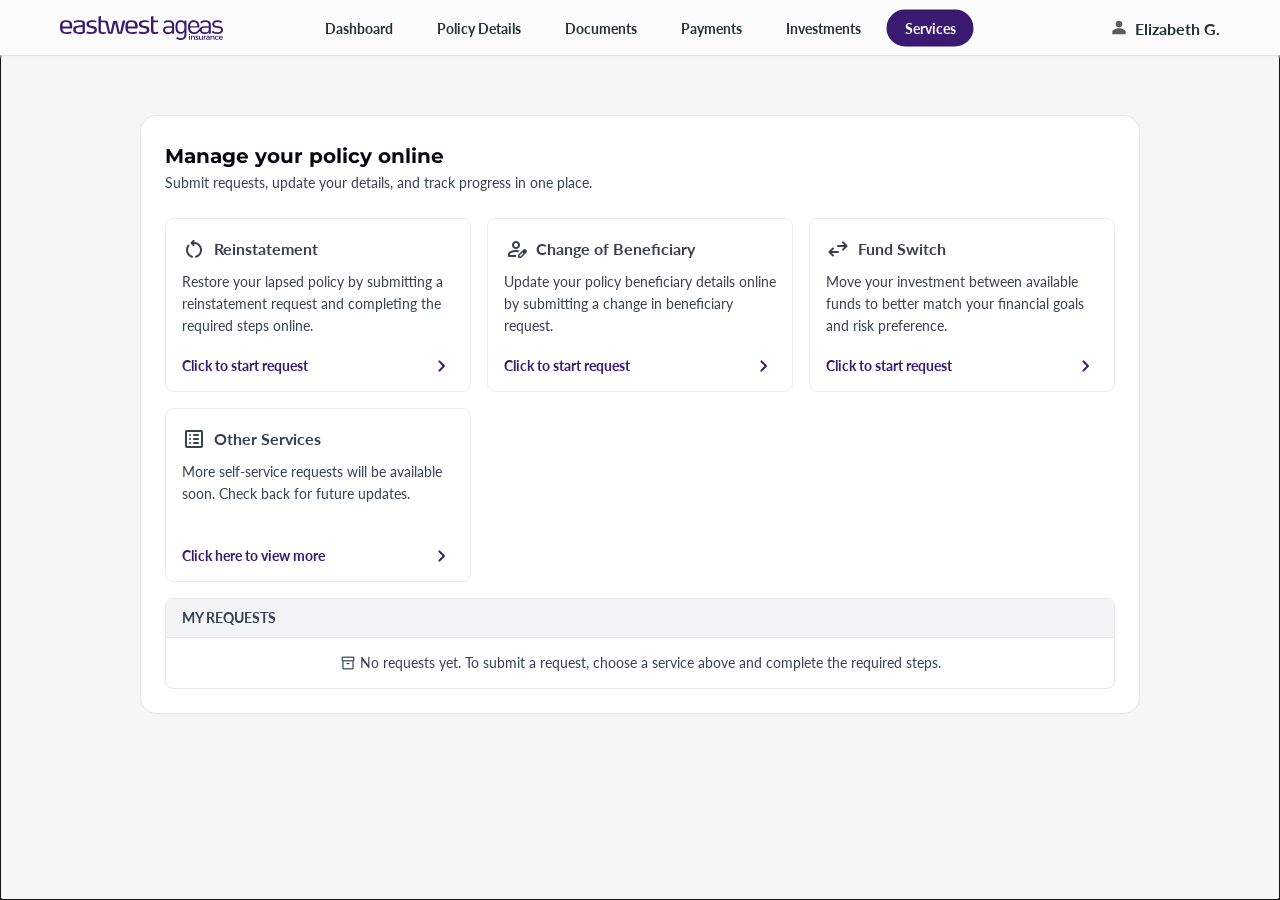
==== commit f2fb524f: "Publish updated Fund Switch prototype and scenario guide" ====
--- a/index.html
+++ b/index.html
@@ -9,7 +9,7 @@
     <link rel="preconnect" href="https://fonts.googleapis.com" />
     <link rel="preconnect" href="https://fonts.gstatic.com" crossorigin />
     <link href="https://fonts.googleapis.com/css2?family=Lato:wght@400;700&family=Material+Symbols+Rounded:opsz,wght,FILL,GRAD@20..48,400,0,0;20..48,400,1,0&family=Material+Symbols+Sharp:opsz,wght,FILL,GRAD@20..48,400,1,0&family=Montserrat:wght@700&display=swap" rel="stylesheet" />
-    <link rel="stylesheet" href="styles.css" />
+    <link rel="stylesheet" href="styles.css?v=4" />
   </head>
   <body>
     <header class="main-nav">
@@ -22,7 +22,7 @@
         <button type="button" data-nav="Documents">Documents</button>
         <button type="button" data-nav="Payments">Payments</button>
         <button type="button" data-nav="Investments">Investments</button>
-        <button class="active" type="button" data-action="restart" aria-current="page">Services</button>
+        <button class="active" type="button" data-nav="Services" aria-current="page">Services</button>
       </nav>
       <button class="profile" type="button" data-nav="Profile" aria-label="Open Elizabeth G.'s profile">
         <img src="assets/figma-main-nav-user.svg" alt="" />
@@ -34,6 +34,6 @@
     <main id="app" tabindex="-1"></main>
     <div id="toast" class="toast" role="status" aria-live="polite" aria-atomic="true"></div>
     <div id="dialog-root"></div>
-    <script src="app.js"></script>
+    <script src="app.js?v=4"></script>
   </body>
 </html>
--- a/styles.css
+++ b/styles.css
@@ -17,6 +17,7 @@
 }
 
 * { box-sizing: border-box; }
+.visually-hidden { height: 1px; margin: -1px; overflow: hidden; padding: 0; position: absolute; width: 1px; clip: rect(0 0 0 0); white-space: nowrap; }
 html { min-width: 320px; }
 body { margin: 0; min-width: 320px; min-height: 100vh; background: #f6f6f6; }
 button, input, select { font: inherit; }
@@ -24,13 +25,13 @@
 button:focus-visible, input:focus-visible, select:focus-visible, a:focus-visible { outline: 3px solid #cbb6ee; outline-offset: 2px; }
 
 .main-nav { background: #fcfcfc; box-shadow: 0 1px 2px #f3f3f3, 0 2px 4px #f3f3f3; height: 55px; position: relative; z-index: 10; }
-.brand { background: transparent; border: 0; cursor: pointer; display: flex; left: 60px; padding: 0; position: absolute; top: 15px; width: 163px; }
+.brand { background: transparent; border: 0; cursor: pointer; display: flex; left: 60px; padding: 0; position: absolute; top: 50%; transform: translateY(-50%); width: 163px; }
 .brand img { display: block; height: 24px; width: 163px; }
-.main-nav nav { display: flex; gap: 8px; left: 50%; margin: 0; position: absolute; top: 11px; transform: translateX(-50%); }
+.main-nav nav { display: flex; gap: 8px; left: 50%; margin: 0; position: absolute; top: 50%; transform: translate(-50%, -50%); }
 .main-nav nav button { background: transparent; border: 2px solid transparent; border-radius: 100px; color: var(--ink); cursor: pointer; font-size: 14px; font-weight: 700; line-height: normal; padding: 8px 16px; transition: background-color .18s ease, color .18s ease; white-space: nowrap; }
 .main-nav nav button:not(.active):hover { background: var(--purple-soft); color: var(--ink); }
 .main-nav nav button.active { background: var(--purple); border-color: var(--purple); color: #fff; }
-.profile { align-items: center; background: none; border: 0; color: var(--ink); cursor: pointer; display: flex; font: 700 16px/normal Lato, sans-serif; gap: 8px; padding: 0; position: absolute; right: 60px; top: 16px; }
+.profile { align-items: center; background: none; border: 0; color: var(--ink); cursor: pointer; display: flex; font: 700 16px/normal Lato, sans-serif; gap: 8px; padding: 0; position: absolute; right: 60px; top: 50%; transform: translateY(-50%); }
 .profile img { height: 16px; width: 16px; }
 .mobile-menu { display: none; }
 
@@ -104,16 +105,17 @@
 .policy-overview strong { color: #000; font-size: 19px; }
 .policy-overview small { color: #667085; font-size: 12px; font-weight: 700; }
 .investment-breakdown { border-top: 1px solid #d9dce3; padding: 14px 15px 16px; }
-.investment-fund-table-head, .investment-fund-table-row { align-items: center; display: grid; grid-template-columns: 2.2fr 1fr .9fr 1fr 1.55fr; }
+.investment-fund-table-head, .investment-fund-table-row { align-items: center; display: grid; grid-template-columns: 2.1fr 1fr .9fr .8fr 1.15fr 1fr; }
 .investment-fund-table-head { background: #f8f9fb; color: #263234; font-size: 13px; font-weight: 700; min-height: 51px; padding: 0 14px; }
 .investment-fund-table-head span { align-items: center; display: flex; gap: 4px; white-space: nowrap; }
 .investment-fund-table-head .material-symbols-rounded { color: #667085; font-size: 16px; }
 .investment-fund-table-row { border: 1px solid #d9dce3; border-left: 6px solid #cc167a; border-radius: 8px; color: #263234; font-size: 14px; margin-top: 12px; min-height: 80px; padding: 10px 14px 10px 10px; }
 .investment-fund-table-row.bond { border-left-color: #23bcd2; }
 .investment-held-fund { font-size: 15px; font-weight: 700; }
-.investment-fund-value { align-items: flex-end; display: flex; flex-direction: column; gap: 5px; }
+.investment-fund-value { display: flex; justify-content: flex-end; text-align: right; }
 .investment-fund-value strong { font-size: 15px; }
-.fund-switch-action { align-self: flex-start; background: transparent; border: 1px solid var(--purple); border-radius: 99px; color: var(--purple); cursor: pointer; font-size: 12px; font-weight: 700; padding: 5px 10px; }
+.investment-fund-action { display: flex; justify-content: flex-end; }
+.fund-switch-action { background: transparent; border: 1px solid var(--purple); border-radius: 99px; color: var(--purple); cursor: pointer; font-size: 12px; font-weight: 700; min-height: 32px; padding: 5px 12px; white-space: nowrap; }
 .fund-switch-action:hover { background: var(--purple); color: #fff; }
 .investment-risk-profile { background: #fff2e5; border-bottom: 3px solid #ff9800; border-radius: 0; padding: 22px 24px 20px; }
 .investment-risk-profile h2 { color: #263234; font-size: 17px; margin: 0 0 12px; }
@@ -143,14 +145,31 @@
 .policy-requests-header h1 span { color: var(--purple); }
 .policy-requests-header p { font-size: 14px; line-height: 22px; margin: 0; }
 .policy-requests-body { display: grid; gap: 16px; padding: 16px 24px 24px; }
-.request-card { align-items: center; background: #fff; border: 1px solid var(--line); border-radius: 16px; color: #364154; cursor: pointer; display: flex; justify-content: space-between; min-height: 96px; padding: 16px 20px 20px; text-align: left; width: 100%; }
-.request-card:hover { border-color: #aa86e4; background: #fbf9ff; }
+.request-date { background: #f3f4f6; border-radius: 4px; color: #6a7282; font-size: 14px; font-weight: 700; line-height: 22px; padding: 8px 12px; }
+.request-card { background: #fff; border: 1px solid var(--line); border-radius: 16px; color: #364154; overflow: hidden; }
+.request-card:hover { border-color: #aa86e4; }
+.request-card-toggle { align-items: center; background: #fff; border: 0; color: #364154; cursor: pointer; display: flex; justify-content: space-between; min-height: 96px; padding: 16px 20px 20px; text-align: left; width: 100%; }
+.request-card-toggle:hover { background: #fbf9ff; }
+.request-card-toggle:focus-visible { outline-offset: -4px; }
 .request-card-copy { display: grid; gap: 2px; }
 .request-card-title { align-items: center; display: flex; flex-wrap: wrap; font-size: 16px; font-weight: 700; gap: 8px; line-height: 28px; }
 .request-card-copy small { color: #5c5c5c; font-size: 14px; line-height: 22px; }
+.request-card .status-submitted { background: #eae2f9; border: 0; color: var(--purple); padding: 4px 8px; }
+.request-progress { display: grid; gap: 0; padding: 0 20px 20px; }
+.request-progress-step { display: grid; gap: 8px; grid-template-columns: 20px minmax(0, 1fr); min-height: 42px; position: relative; }
+.request-progress-step:not(:last-child)::after { background: #e6eaf0; content: ""; height: calc(100% - 20px); left: 9px; position: absolute; top: 20px; width: 2px; }
+.request-progress-indicator { align-items: flex-start; display: flex; height: 20px; justify-content: center; width: 20px; }
+.request-progress-indicator .material-symbols-rounded { font-size: 20px; font-variation-settings: 'FILL' 1; }
+.request-progress-step.complete .request-progress-indicator { color: #448214; }
+.request-progress-step.upcoming { color: #aab1bd; }
+.request-progress-step.upcoming .request-progress-indicator { color: #dce1e8; }
+.request-progress-step > span:last-child { display: grid; gap: 2px; }
+.request-progress-step strong { font-size: 14px; line-height: 20px; }
+.request-progress-step small { color: #6a7282; font-size: 12px; line-height: 20px; }
 .policy-requests-footer { border-top: 1px solid var(--line); padding: 16px 24px; }
 
 .flow-shell { background: #fff; border-radius: 8px; display: grid; gap: 16px; grid-template-columns: 197px minmax(0, 1fr); margin: 0 auto; max-width: 1200px; min-height: 720px; padding: 16px; }
+.flow-shell.focus-mode { grid-template-columns: minmax(0, 1fr); max-width: 980px; }
 .stepper { align-self: start; background: #fff; border: 1px solid var(--line); border-radius: 8px; height: 227px; overflow: hidden; width: 197px; }
 .step-progress { border-bottom: 1px solid var(--line); padding: 16px; }
 .step-progress-label { color: var(--ink); display: flex; font-size: 14px; font-weight: 700; justify-content: space-between; line-height: normal; margin-bottom: 8px; white-space: nowrap; }
@@ -202,9 +221,13 @@
 .policy-group-title { align-items: center; color: #364154; display: flex; font-size: 10px; font-weight: 700; gap: 10px; letter-spacing: .04em; margin: 0; text-transform: uppercase; }
 .policy-group-title::before, .policy-group-title::after { background: var(--line); content: ""; flex: 1; height: 1px; }
 .policy-option { position: relative; }
+.policy-option.pending-policy { background: transparent; border: 0; color: inherit; cursor: pointer; font: inherit; padding: 0; text-align: left; width: 100%; }
+.policy-option.pending-policy:focus-visible { outline: 0; }
+.policy-option.pending-policy:focus-visible .policy-card { outline: 3px solid #cbb6ee; outline-offset: 2px; }
 .policy-option input { opacity: 0; position: absolute; }
 .policy-card { border: 1px solid var(--line); border-radius: 8px; cursor: pointer; display: flex; flex-direction: column; min-height: 78px; padding: 16px; }
 .policy-card-head { align-items: flex-start; display: flex; justify-content: space-between; min-height: 28px; width: 100%; }
+.policy-badges { align-items: flex-end; display: flex; flex-wrap: wrap; gap: 6px; justify-content: flex-end; }
 .policy-card:hover { border-color: #aa86e4; }
 .policy-option input:focus-visible + .policy-card { outline: 3px solid #cbb6ee; outline-offset: 2px; }
 .policy-option input:checked + .policy-card { background: #fbf9ff; border-color: #8a5ec8; box-shadow: 0 0 0 1px #8a5ec8; }
@@ -215,6 +238,7 @@
 .status-lapsed, .status-terminated { background: #fff0f3; color: #d00132; }
 .status-submitted { background: #f4fdee; border: 1px solid #c7e6a8; color: #448214; padding: 3px 8px; }
 .status-draft { background: #fef5e6; color: #9f6104; }
+.status-request-pending { background: #eef1f5; color: #536173; }
 .policy-option.disabled .policy-card { background: #fafafa; color: #98a2b3; cursor: not-allowed; }
 .policy-option.disabled .policy-name, .policy-option.disabled .policy-meta { color: #98a2b3; }
 .policy-option.disabled .status-tag { opacity: .5; }
@@ -230,11 +254,30 @@
 .portfolio-summary > span:first-child > span { display: grid; gap: 2px; min-width: 0; }
 .portfolio-summary strong { color: var(--ink); font-size: 15px; }
 .portfolio-summary small { color: var(--muted); font-size: 11px; }
+.portfolio-tags { display: flex; flex-wrap: wrap; gap: 4px; }
+.portfolio-tags small { background: #e6eaf0; border: 1px solid #c7ced9; border-radius: 999px; color: #364154; line-height: 16px; padding: 2px 4px; }
 .portfolio-summary-total { align-items: center; display: grid; gap: 2px 8px; grid-template-columns: auto 20px; text-align: right; }
 .portfolio-summary-total small { grid-column: 1; }
 .portfolio-summary-total strong { grid-column: 1; }
 .portfolio-summary-total .material-symbols-rounded { grid-column: 2; grid-row: 1 / 3; transition: transform .2s ease; }
 .portfolio-card[open] .portfolio-summary-total .material-symbols-rounded { transform: rotate(180deg); }
+.flow-portfolio-card { margin-bottom: 18px; }
+.fund-rules-helper { align-items: flex-start; color: #667085; display: flex; font-size: 12px; gap: 8px; line-height: 18px; margin: -4px 2px 16px; }
+.fund-rules-helper > .material-symbols-rounded { color: #7a4fcc; flex: 0 0 18px; font-size: 18px; font-variation-settings: 'FILL' 1, 'wght' 500, 'GRAD' 0, 'opsz' 18; }
+.fund-rules-helper strong { color: #364154; }
+.flow-portfolio-summary { align-items: center; cursor: pointer; display: flex; gap: 20px; justify-content: space-between; list-style: none; padding: 16px; }
+.flow-portfolio-summary::-webkit-details-marker { display: none; }
+.flow-portfolio-summary > span:first-child { display: grid; gap: 6px; }
+.flow-portfolio-summary > span:first-child > strong { color: #263234; font-size: 20px; }
+.flow-portfolio-summary > span:first-child > small { color: #5c5c5c; font-size: 14px; }
+.flow-portfolio-summary > span:first-child > small span { margin-left: 8px; }
+.portfolio-toggle { align-items: center; color: #667085; display: inline-flex; font-size: 14px; gap: 8px; white-space: nowrap; }
+.portfolio-toggle .material-symbols-rounded { transition: transform .2s ease; }
+.flow-portfolio-card:not([open]) .hide-label, .flow-portfolio-card[open] .show-label { display: none; }
+.flow-portfolio-card[open] .portfolio-toggle .material-symbols-rounded { transform: rotate(180deg); }
+.flow-portfolio-card .flow-investment-breakdown .investment-fund-table-head,
+.flow-portfolio-card .flow-investment-breakdown .investment-fund-table-row { grid-template-columns: 2.1fr 1fr .9fr .8fr 1.15fr; }
+.flow-portfolio-card .flow-investment-breakdown .investment-fund-table-row { margin-top: 8px; min-height: 64px; padding: 8px 12px 8px 8px; }
 .portfolio-header { align-items: flex-start; background: #fafafa; border-bottom: 1px solid var(--line); display: flex; gap: 24px; justify-content: space-between; padding: 16px 18px; }
 .portfolio-header .eyebrow { margin-bottom: 5px; }
 .portfolio-header h2 { color: var(--ink); font-size: 17px; margin: 0 0 3px; }
@@ -253,6 +296,8 @@
 .fund-card { border: 1px solid var(--purple-border); border-radius: 8px; display: grid; grid-template-rows: 1fr auto 40px; min-height: 250px; padding: 18px 20px; }
 .fund-card-copy { min-width: 0; }
 .fund-card-action { align-items: flex-start; display: flex; min-height: 40px; }
+.field-error { align-items: flex-start; color: #b42318; display: flex; font-size: 12px; gap: 6px; line-height: 18px; padding-top: 8px; }
+.field-error .material-symbols-rounded { flex: 0 0 16px; font-size: 16px; margin-top: 1px; }
 .fund-card.disabled { border-color: var(--line); color: #98a2b3; }
 .eyebrow { color: #667085; font-size: 12px; font-weight: 700; letter-spacing: .03em; margin-bottom: 14px; }
 .fund-card h2 { color: #364154; font-size: 18px; margin: 0 0 2px; }
@@ -296,6 +341,12 @@
 .section-message-warning > .material-symbols-rounded { color: #b37112; }
 .section-message-success { background: #eff8e8; }
 .section-message-success > .material-symbols-rounded { color: #529218; }
+.minimum-rule-list { border: 1px solid var(--line); border-radius: 8px; display: grid; margin: 16px 0; overflow: hidden; }
+.minimum-rule-list > div { align-items: center; display: flex; justify-content: space-between; padding: 12px 14px; }
+.minimum-rule-list > div + div { border-top: 1px solid var(--line); }
+.minimum-rule-list span { color: #667085; font-size: 14px; }
+.minimum-rule-list strong { color: #263234; font-size: 14px; }
+.modal-supporting-copy { color: #667085; font-size: 13px; line-height: 19px; }
 .flow-message { margin-top: 16px; }
 .review-message { margin-top: 14px; }
 .modal-message, .success-message { margin-top: 16px; }
@@ -303,6 +354,7 @@
 .risk-label { color: #4f596b; font-weight: 700; }
 .risk-label.aggressive { background: #fff0f3; border: 1px solid #f3b5c6; border-radius: 999px; color: #a31342; display: inline-block; font-size: 12px; padding: 1px 7px; }
 .requirements-card { background: #fffaf1; border: 1px solid #f1c77f; border-radius: 8px; margin-top: 12px; padding: 16px; }
+.requirements-card.requirements-picker { background: transparent; border: 0; padding: 0; }
 .requirements-card.complete { background: #f4fdee; border-color: #c7e6a8; }
 .requirements-card.complete .requirements-header > div:first-child, .requirements-card.complete .requirements-header h2, .requirements-card.complete .requirements-header p { color: #365f19; }
 .requirements-header { align-items: flex-start; display: flex; gap: 10px; }
@@ -310,15 +362,17 @@
 .requirements-header .material-symbols-rounded { font-size: 21px; }
 .requirements-header h2 { color: #5b431e; font-size: 16px; margin: 0 0 3px; }
 .requirements-header p { color: #735a32; font-size: 13px; line-height: 19px; margin: 0; }
-.requirements-grid { display: grid; gap: 12px; grid-template-columns: repeat(2, minmax(0, 1fr)); margin-top: 14px; }
-.requirement-item { background: #fff; border: 1px solid #e3d2b5; border-radius: 8px; display: flex; flex-direction: column; min-width: 0; padding: 14px; }
+.requirements-grid { display: grid; gap: 16px; grid-template-columns: repeat(2, minmax(0, 1fr)); }
+.requirement-item { background: #fff; border: 1px solid #e6eaf0; border-radius: 8px; display: flex; flex-direction: column; gap: 16px; min-width: 0; overflow: hidden; padding: 16px; }
 .requirement-item.complete { border-color: #c7e6a8; }
-.requirement-item.locked { background: rgba(255,255,255,.62); }
-.requirement-item h3 { color: var(--ink); font-size: 14px; margin: 8px 0 4px; }
-.requirement-item p { color: var(--muted); flex: 1; font-size: 12px; line-height: 18px; margin: 0 0 13px; }
-.requirement-item .btn { align-self: flex-start; min-height: 34px; padding: 6px 13px; }
-.requirement-status { align-items: center; color: #8a5b13; display: flex; font-size: 11px; font-weight: 700; gap: 5px; }
-.requirement-status .material-symbols-rounded { font-size: 17px; }
+.complete-picker .requirement-item.complete { border-color: #e6eaf0; }
+.complete-picker .requirement-status span { background: #f4fdee; border-color: #c7e6a8; color: #448214; }
+.requirement-item.locked { background: #f9fafb; }
+.requirement-item h3 { color: #364154; font-size: 18px; line-height: 28px; margin: -12px 0 -12px; }
+.requirement-item p { color: #364154; flex: 1; font-size: 16px; line-height: 28px; margin: 0; }
+.requirement-item .btn { align-self: flex-start; min-height: 40px; padding: 8px 16px; }
+.requirement-status { align-items: center; display: flex; }
+.requirement-status span { background: #fef5e6; border: 1px solid #f8cd7e; border-radius: 999px; color: #b37112; font-size: 12px; font-weight: 400; line-height: 16px; padding: 2px 6px; }
 .requirement-item.complete .requirement-status { color: #448214; }
 .requirements-card.compact { padding: 14px 16px; }
 .requirements-complete-list { border-top: 1px solid #d9ebc8; display: grid; grid-template-columns: repeat(2, minmax(0, 1fr)); margin-top: 12px; padding-top: 10px; }
@@ -330,6 +384,8 @@
 .requirements-complete-list small { color: #667085; font-size: 11px; }
 .requirements-complete-list .link-button { flex: 0 0 auto; font-size: 12px; }
 .rpq-list { display: grid; gap: 12px; }
+.flow-breadcrumb { align-items: center; color: #667085; display: flex; flex-wrap: wrap; font-size: 12px; gap: 7px; line-height: 18px; margin-bottom: 12px; }
+.flow-breadcrumb strong { color: var(--purple); }
 .question-card { border: 1px solid var(--line); border-radius: 8px; margin: 0; padding: 16px; }
 .question-card legend { color: #040712; float: left; font-size: 18px; font-weight: 400; line-height: 28px; margin-bottom: 16px; padding: 0; width: 100%; }
 .question-options { clear: both; display: grid; gap: 8px; }
@@ -338,11 +394,11 @@
 .question-option strong { font-size: 16px; }
 .question-option:has(input:checked) { border-color: var(--purple); color: var(--purple); }
 .question-option:has(input:focus-visible) { outline: 3px solid #cbb6ee; outline-offset: 2px; }
-.result-hero { align-items: flex-start; background: linear-gradient(90deg, #f4fdee 0%, #fbfef8 100%); border: 1px solid #c7e6a8; border-radius: 8px; display: flex; gap: 14px; padding: 16px 18px; }
-.result-icon { align-items: center; background: #e4f5d5; border-radius: 50%; color: #448214; display: inline-flex; flex: 0 0 42px; height: 42px; justify-content: center; }
-.result-hero h2 { font-size: 20px; margin: 5px 0 4px; }
-.result-hero p { font-size: 14px; line-height: 21px; margin: 0; }
-.result-tag { background: #fff; border: 1px solid #c7e6a8; border-radius: 999px; color: #448214; font-size: 10px; font-weight: 700; letter-spacing: .06em; padding: 3px 7px; }
+.result-hero { align-items: flex-start; background: #f4fdee; border: 0; border-radius: 8px; display: flex; gap: 8px; padding: 16px; }
+.result-icon { align-items: center; color: #448214; display: inline-flex; flex: 0 0 24px; height: 24px; justify-content: center; }
+.result-icon .material-symbols-rounded { font-size: 24px; font-variation-settings: 'FILL' 0, 'GRAD' 0; }
+.result-hero h2 { color: #364154; font-size: 16px; line-height: 24px; margin: 0 0 4px; }
+.result-hero p { color: #364154; font-size: 14px; line-height: 20px; margin: 0; }
 .risk-comparison { border: 1px solid var(--line); border-radius: 8px; margin-top: 16px; overflow: hidden; }
 .risk-comparison h2 { background: #f7f8f9; border-bottom: 1px solid var(--line); font-size: 14px; margin: 0; padding: 10px 14px; }
 .comparison-grid { align-items: stretch; display: grid; gap: 10px; grid-template-columns: minmax(0, 1fr) 24px minmax(0, 1fr) 24px minmax(0, 1.35fr); padding: 16px 14px; }
@@ -353,9 +409,8 @@
 .comparison-target { padding-right: 72px; }
 .comparison-target .alignment-status { position: absolute; right: 10px; top: 10px; }
 .alignment-status { background: var(--success-soft); border: 1px solid #c7e6a8; border-radius: 999px; color: #448214; display: inline-flex; font-size: 12px; font-weight: 700; justify-content: center; padding: 3px 8px; }
-.result-hero.not-aligned { background: #fff7e8; border-color: #f1c77f; }
-.result-hero.not-aligned .result-icon { background: #fdebd0; color: #a96808; }
-.result-hero.not-aligned .result-tag { border-color: #f1c77f; color: #8a5b13; }
+.result-hero.not-aligned { background: #fff7e8; }
+.result-hero.not-aligned .result-icon { color: #a96808; }
 .alignment-status.not-aligned { background: #fff7e8; border-color: #f1c77f; color: #8a5b13; }
 .ips-document-card { border: 1px solid var(--line); border-radius: 8px; overflow: hidden; }
 .ips-modal .ips-document-card { margin-top: 20px; }
@@ -383,17 +438,24 @@
 .review-section-header p { color: var(--muted); font-size: 12px; margin: 0; }
 .review-policy-header { padding: 14px; }
 .review-policy-header h3 { margin: 0; }
-.review-detail-grid { display: grid; gap: 16px 24px; grid-template-columns: repeat(3, minmax(0, 1fr)); margin: 0; padding: 15px 14px; }
+.review-detail-grid { display: grid; gap: 16px 24px; grid-template-columns: repeat(2, minmax(0, 1fr)); margin: 0; padding: 15px 14px; }
 .review-detail-grid > div { display: grid; gap: 4px; }
 .review-detail-grid dt { color: var(--muted); font-size: 12px; }
 .review-detail-grid dd { color: var(--ink); font-size: 14px; font-weight: 700; margin: 0; }
 .document-status { background: #f2f4f7; border: 1px solid #d7dce2; border-radius: 999px; color: #667085; flex: 0 0 auto; font-size: 11px; font-weight: 700; padding: 3px 8px; }
 .review-document { margin-top: 14px; }
 .review-document-body { align-items: center; display: flex; gap: 20px; justify-content: space-between; padding: 13px 14px; }
-.review-document-body p { color: var(--muted); font-size: 13px; line-height: 19px; margin: 0; }
 .review-document-body .btn { flex: 0 0 auto; }
+.review-document-label { padding: 8px 14px; }
+.review-document-label h3 { color: var(--ink); font-size: 12px; line-height: 20px; }
+.review-document-file { align-items: center; display: flex; gap: 10px; min-width: 0; }
+.review-document-file > .material-symbols-rounded { color: var(--success); flex: 0 0 auto; font-size: 24px; font-variation-settings: 'FILL' 0; }
+.review-document-file > span { display: grid; gap: 1px; min-width: 0; }
+.review-document-file strong { color: var(--ink); font-size: 14px; line-height: 22px; }
+.review-document-file small { color: var(--purple); font-size: 14px; line-height: 22px; }
 .review-card { border: 1px solid #d5dbe3; border-radius: 8px; overflow: hidden; }
-.review-card-header { align-items: center; background: #fafafa; border-bottom: 1px solid var(--line); display: flex; justify-content: flex-end; min-height: 42px; padding: 8px 14px; }
+.review-card-header { align-items: center; background: #fafafa; border-bottom: 1px solid var(--line); display: flex; justify-content: space-between; min-height: 42px; padding: 8px 14px; }
+.review-card-header h2 { color: var(--ink); font: 700 14px/22px Lato, sans-serif; margin: 0; }
 .review-card-edit-header .link-button { font-size: 14px; }
 .review-switch { align-items: center; display: grid; gap: 20px; grid-template-columns: 1fr 28px 1fr 1fr; padding: 18px 14px; }
 .review-label { color: #667085; font-size: 12px; margin-bottom: 6px; }
@@ -439,6 +501,27 @@
 .modal-header p { font-size: 14px; line-height: 20px; margin: 0; }
 .modal-actions { align-items: center; display: flex; gap: 12px; justify-content: space-between; margin-top: 20px; }
 .modal-action-group { align-items: center; display: flex; gap: 12px; }
+.eligibility-modal { display: grid; gap: 24px; max-width: 600px; }
+.eligibility-title { align-items: center; display: flex; gap: 8px; min-width: 0; }
+.eligibility-modal .modal-header h2 { margin: 0; }
+.eligibility-modal > p { color: #364154; font-size: 15px; line-height: 24px; margin: 0; }
+.eligibility-icon { align-items: center; color: #7a4fcc; display: inline-flex; flex: 0 0 auto; height: 24px; justify-content: center; width: 24px; }
+.eligibility-icon .material-symbols-rounded { font-size: 22px; font-variation-settings: 'FILL' 1, 'wght' 500, 'GRAD' 0, 'opsz' 24; }
+.pending-request-icon { color: #b37112; }
+.eligibility-guidance { background: #eee6fa; margin: -8px 0 0; }
+.eligibility-guidance > .material-symbols-rounded { color: #7a4fcc; font-variation-settings: 'FILL' 1, 'wght' 400, 'GRAD' 0, 'opsz' 24; }
+.eligibility-modal .modal-actions { justify-content: flex-end; margin-top: 0; }
+.vul-explore { display: grid; gap: 24px; max-width: 900px; padding: 36px; }
+.vul-explore-hero { align-items: flex-start; display: flex; gap: 18px; }
+.vul-explore-hero h1 { margin: 4px 0 10px; }
+.vul-explore-hero p { color: #536173; line-height: 24px; margin: 0; max-width: 640px; }
+.vul-explore-icon { align-items: center; background: #efe7fa; border-radius: 12px; color: var(--purple); display: inline-flex; flex: 0 0 auto; height: 48px; justify-content: center; width: 48px; }
+.vul-explore-icon .material-symbols-rounded { font-size: 26px; }
+.vul-explore-grid { display: grid; gap: 16px; grid-template-columns: repeat(2, minmax(0, 1fr)); }
+.vul-explore-grid article { background: #fafafa; border: 1px solid var(--line); border-radius: 10px; padding: 20px; }
+.vul-explore-grid h2 { font-size: 16px; margin: 0 0 8px; }
+.vul-explore-grid p { color: #536173; font-size: 14px; line-height: 22px; margin: 0; }
+.vul-explore-actions { align-items: center; display: flex; gap: 12px; justify-content: flex-end; }
 .assessment-modal { max-width: 760px; }
 .assessment-modal:focus { outline: none; }
 .assessment-modal .result-hero { margin-top: 20px; }
@@ -471,17 +554,26 @@
 
 .drawer-open { overflow: hidden; }
 .drawer-backdrop { animation: drawerBackdropIn 300ms ease-in-out both; background: rgba(0, 0, 0, .5); inset: 0; position: fixed; z-index: 70; }
-.fund-drawer { animation: drawerMoveIn 300ms ease-in-out both; background: #fff; box-shadow: -12px 0 36px rgba(0,0,0,.15); display: flex; flex-direction: column; height: 100%; margin-left: auto; overflow: hidden; padding: 24px; width: min(680px, 50vw); }
+.fund-drawer { animation: drawerMoveIn 300ms ease-in-out both; background: #fff; box-shadow: -12px 0 36px rgba(0,0,0,.15); display: flex; flex-direction: column; height: 100%; margin-left: auto; overflow: hidden; padding: 24px; width: min(520px, 48vw); }
 .fund-drawer:focus { outline: none; }
 .drawer-backdrop.closing { animation: drawerBackdropOut 300ms ease-in-out both; }
 .drawer-backdrop.closing .fund-drawer { animation: drawerMoveOut 300ms ease-in-out both; }
-.drawer-header { border-bottom: 1px solid var(--line); flex: 0 0 auto; padding-bottom: 16px; position: relative; }
+.drawer-header { border-bottom: 1px solid var(--line); flex: 0 0 auto; padding-bottom: 20px; position: relative; }
 .drawer-header h2 { color: var(--ink); font: 700 18px/28px Montserrat, Lato, sans-serif; margin: 0 34px 0 0; }
-.drawer-header > p:last-child { color: #364154; font-size: 16px; line-height: 28px; margin: 8px 0 0; }
-.drawer-subtitle { color: var(--purple); font-size: 16px; line-height: 28px; margin: 0; }
-.drawer-subtitle span { margin: 0 4px; }
+.drawer-tags { display: flex; flex-wrap: wrap; gap: 8px; margin-top: 10px; }
+.drawer-tags span { background: var(--purple-soft); border-radius: 999px; color: var(--purple); font-size: 12px; line-height: 20px; padding: 4px 10px; }
+.drawer-summary { color: #566173; font-size: 14px; line-height: 22px; margin: 14px 32px 0 0; }
 .drawer-close { position: absolute; right: 0; top: 0; }
-.drawer-content { display: flex; flex: 1 1 auto; flex-direction: column; gap: 24px; overflow-y: auto; padding: 16px 0 20px; }
+.drawer-content { display: flex; flex: 1 1 auto; flex-direction: column; gap: 20px; overflow-y: auto; padding: 20px 0; }
+.fund-key-facts h3 { color: var(--ink); font-size: 16px; line-height: 24px; margin: 0 0 10px; }
+.fund-key-facts { display: grid; gap: 10px; }
+.fund-key-fact { align-items: center; background: #f7f8fa; border-radius: 8px; display: flex; gap: 16px; justify-content: space-between; padding: 14px 16px; }
+.fund-key-fact span { color: #6a7282; font-size: 13px; line-height: 20px; }
+.fund-key-fact strong { color: #263234; font-size: 14px; line-height: 20px; text-align: right; }
+.drawer-disclaimer { color: #6a7282; font-size: 12px; line-height: 18px; margin: 0; }
+.drawer-all-funds { align-items: center; color: var(--purple); display: inline-flex; font-size: 14px; font-weight: 700; gap: 6px; text-decoration: none; width: fit-content; }
+.drawer-all-funds:hover { text-decoration: underline; }
+.drawer-all-funds .material-symbols-rounded { font-size: 18px; }
 .fund-highlights { display: grid; }
 .fund-highlight { align-items: flex-start; display: grid; gap: 16px; grid-template-columns: 24px minmax(0, 1fr); padding: 10px 0; }
 .fund-highlight + .fund-highlight { border-top: 1px solid var(--line); }
@@ -497,7 +589,21 @@
 .fund-detail-table dd { color: #364154; margin: 0; text-align: right; }
 .drawer-info { align-items: flex-start; background: #eef9fc; border-radius: 8px; color: #364154; display: flex; font-size: 14px; gap: 8px; line-height: 20px; padding: 16px; }
 .drawer-info .material-symbols-rounded { color: #2fa9bc; font-variation-settings: 'FILL' 1; font-size: 24px; }
-.drawer-footer { align-items: center; background: #fff; display: flex; flex: 0 0 auto; justify-content: space-between; padding-top: 8px; }
+.drawer-footer { align-items: center; background: #fff; border-top: 1px solid var(--line); display: flex; flex: 0 0 auto; justify-content: flex-start; padding-top: 16px; }
+.drawer-footer .btn { text-decoration: none; }
+.factsheet-open { overflow: hidden; }
+.factsheet-backdrop { align-items: center; background: rgba(0, 0, 0, .72); display: flex; inset: 0; justify-content: center; padding: 28px; position: fixed; z-index: 90; }
+.factsheet-modal { background: #2a2a2a; box-shadow: 0 20px 60px rgba(0,0,0,.5); display: grid; grid-template-rows: 52px minmax(0, 1fr); height: min(860px, calc(100vh - 56px)); max-width: 1080px; overflow: hidden; width: min(100%, 980px); }
+.factsheet-modal:focus { outline: none; }
+.factsheet-toolbar { align-items: center; background: #181818; color: #fff; display: flex; gap: 16px; justify-content: space-between; padding: 8px 12px 8px 18px; }
+.factsheet-toolbar h2 { color: #fff; font: 700 14px/20px Lato, sans-serif; margin: 0; overflow: hidden; text-overflow: ellipsis; white-space: nowrap; }
+.factsheet-toolbar-actions { align-items: center; display: flex; gap: 8px; }
+.factsheet-page-count { align-items: center; color: #e5e5e5; display: inline-flex; font-size: 12px; gap: 6px; white-space: nowrap; }
+.factsheet-page-count strong { background: #373737; border-radius: 3px; color: #fff; font-size: 12px; font-weight: 700; min-width: 28px; padding: 5px 8px; text-align: center; }
+.factsheet-toolbar .icon-button { color: #fff; }
+.factsheet-toolbar .icon-button:hover { background: #3c3c3c; }
+.factsheet-document { background: #292929; min-height: 0; overflow: auto; padding: 18px; }
+.factsheet-document iframe { background: #fff; border: 0; display: block; height: 100%; margin: 0 auto; max-width: 760px; min-height: 620px; width: 100%; }
 @keyframes drawerMoveIn { from { transform: translateX(100%); } to { transform: translateX(0); } }
 @keyframes drawerMoveOut { from { transform: translateX(0); } to { transform: translateX(100%); } }
 @keyframes drawerBackdropIn { from { opacity: 0; } to { opacity: 1; } }
@@ -505,10 +611,10 @@
 
 @media (max-width: 980px) {
   .main-nav { align-items: center; display: flex; gap: 16px; padding: 0 24px; }
-  .brand { left: auto; position: static; top: auto; }
+  .brand { left: auto; position: static; top: auto; transform: none; }
   .main-nav nav { flex: 1; left: auto; min-width: 0; overflow-x: auto; position: static; top: auto; transform: none; }
   .main-nav nav button { font-size: 13px; padding: 6px 10px; }
-  .profile { display: none; position: static; }
+  .profile { display: none; position: static; transform: none; }
   .investments-layout { grid-template-columns: 205px minmax(0, 1fr); }
   .period-tabs { gap: 12px; overflow-x: auto; max-width: 58vw; }
   .investment-fund-grid { gap: 14px; }
@@ -562,6 +668,13 @@
   .investment-fund-table-row { align-items: start; gap: 8px 12px; grid-template-columns: repeat(2, minmax(0, 1fr)); padding: 14px; }
   .investment-held-fund { grid-column: 1 / -1; }
   .investment-fund-value { align-items: start; }
+  .flow-portfolio-summary { align-items: flex-start; flex-direction: column; gap: 10px; }
+  .flow-portfolio-summary > span:first-child > strong { font-size: 18px; }
+  .flow-portfolio-summary > span:first-child > small { font-size: 12px; }
+  .flow-portfolio-card .portfolio-toggle { justify-content: space-between; width: 100%; }
+  .flow-portfolio-card .flow-investment-breakdown .investment-fund-table-row { grid-template-columns: repeat(2, minmax(0, 1fr)); }
+  .flow-portfolio-card .investment-fund-table-row > span[data-label] { display: grid; gap: 2px; }
+  .flow-portfolio-card .investment-fund-table-row > span[data-label]::before { color: var(--muted); content: attr(data-label); font-size: 10px; font-weight: 500; text-transform: uppercase; }
   .available-funds-header { margin-bottom: 16px; }
   .period-tabs { gap: 18px; }
   .period-tabs button { font-size: 13px; }
@@ -582,6 +695,12 @@
   .footer-actions { flex-direction: column-reverse; }
   .policy-card { gap: 10px; grid-template-columns: 18px 1fr; }
   .policy-card .status-tag { grid-column: 2; justify-self: start; }
+  .policy-badges { justify-content: flex-start; }
+  .vul-explore { padding: 22px 18px; }
+  .vul-explore-hero { gap: 12px; }
+  .vul-explore-grid { grid-template-columns: 1fr; }
+  .vul-explore-actions { align-items: stretch; flex-direction: column-reverse; }
+  .vul-explore-actions .btn { width: 100%; }
   .switch-summary { align-items: start; gap: 12px; grid-template-columns: 1fr; }
   .switch-summary > .material-symbols-rounded { justify-self: start; transform: rotate(90deg); }
   .portfolio-header { flex-direction: column; gap: 10px; }
@@ -604,12 +723,17 @@
   .review-document-body .btn { width: 100%; }
   .review-section-header { align-items: flex-start; }
   .fund-drawer { padding: 18px 16px; }
-  .drawer-header > p:last-child { font-size: 14px; line-height: 22px; }
-  .drawer-subtitle { font-size: 14px; line-height: 22px; }
+  .drawer-summary { font-size: 14px; line-height: 22px; }
   .fund-detail-table dl > div { align-items: flex-start; flex-direction: column; gap: 2px; }
   .fund-detail-table dd { text-align: left; }
-  .drawer-footer { gap: 10px; }
-  .drawer-footer .btn { flex: 1 1 0; padding-left: 10px; padding-right: 10px; }
+  .drawer-footer .btn { width: 100%; }
+  .factsheet-backdrop { padding: 0; }
+  .factsheet-modal { height: 100%; width: 100%; }
+  .factsheet-toolbar { padding-left: 14px; }
+  .factsheet-toolbar h2 { font-size: 13px; }
+  .factsheet-page-count { display: none; }
+  .factsheet-document { padding: 0; }
+  .factsheet-document iframe { max-width: none; min-height: 100%; }
   .success-card { margin-top: 0; }
   .success-main { padding: 24px 16px 14px; }
   .success-heading { align-items: center; flex-direction: column; gap: 5px; }
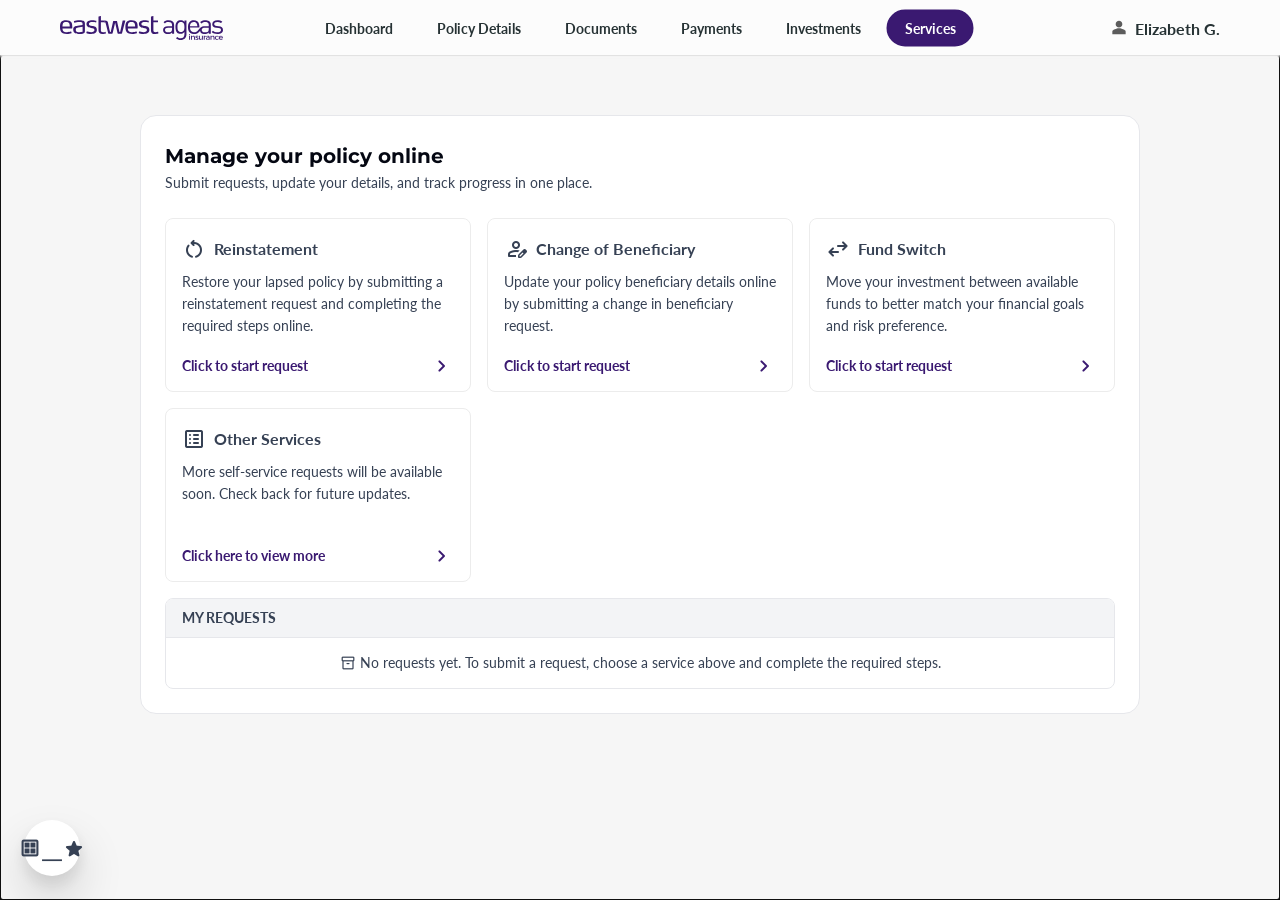
==== commit 031f0550: "Publish Fund Switch prototype v20" ====
--- a/index.html
+++ b/index.html
@@ -8,8 +8,8 @@
     <link rel="icon" type="image/svg+xml" href="assets/favicon.svg?v=2841-93096-fit" />
     <link rel="preconnect" href="https://fonts.googleapis.com" />
     <link rel="preconnect" href="https://fonts.gstatic.com" crossorigin />
-    <link href="https://fonts.googleapis.com/css2?family=Lato:wght@400;700&family=Material+Symbols+Rounded:opsz,wght,FILL,GRAD@20..48,400,0,0;20..48,400,1,0&family=Material+Symbols+Sharp:opsz,wght,FILL,GRAD@20..48,400,1,0&family=Montserrat:wght@700&display=swap" rel="stylesheet" />
-    <link rel="stylesheet" href="styles.css?v=4" />
+    <link href="https://fonts.googleapis.com/css2?family=Lato:wght@400;600;700&family=Material+Symbols+Rounded:opsz,wght,FILL,GRAD@20..48,400,0,0;20..48,400,1,0&family=Material+Symbols+Sharp:opsz,wght,FILL,GRAD@20..48,400,1,0&family=Montserrat:wght@700&display=swap" rel="stylesheet" />
+    <link rel="stylesheet" href="styles.css?v=20" />
   </head>
   <body>
     <header class="main-nav">
@@ -28,12 +28,39 @@
         <img src="assets/figma-main-nav-user.svg" alt="" />
         <span>Elizabeth G.</span>
       </button>
-      <button class="mobile-menu" type="button" data-nav="Menu">Menu <span class="material-symbols-rounded" aria-hidden="true">menu</span></button>
+      <button class="mobile-menu" type="button" data-action="open-mobile-nav" aria-expanded="false" aria-controls="mobile-navigation">Menu <span class="material-symbols-rounded" aria-hidden="true">menu</span></button>
     </header>
 
+    <div class="mobile-nav-backdrop" id="mobile-navigation" data-action="dismiss-mobile-nav" hidden>
+      <section class="mobile-nav-panel" role="dialog" aria-modal="true" aria-labelledby="mobile-nav-title" tabindex="-1">
+        <h2 class="visually-hidden" id="mobile-nav-title">Account navigation</h2>
+        <header class="mobile-nav-header">
+          <img class="mobile-nav-logo" src="assets/figma-mobile-menu-logo.svg" alt="eastwest ageas insurance" />
+          <button class="mobile-nav-close" type="button" data-action="close-mobile-nav">Close <img src="assets/figma-mobile-menu-close.svg" alt="" /></button>
+        </header>
+        <div class="mobile-nav-user">
+          <span class="mobile-nav-avatar" aria-hidden="true"><img src="assets/figma-mobile-menu-avatar.svg" alt="" /><span>E</span></span>
+          <strong>ELIZABETH G.</strong>
+        </div>
+        <nav class="mobile-nav-list" aria-label="Mobile navigation">
+          <button class="mobile-nav-link mobile-nav-action" type="button" data-nav="Profile"><span class="material-symbols-rounded" aria-hidden="true">person</span><span>My Profile</span></button>
+          <button class="mobile-nav-link" type="button" data-nav="Dashboard">Dashboard</button>
+          <button class="mobile-nav-link" type="button" data-nav="Policy Details">Policy Details</button>
+          <button class="mobile-nav-link" type="button" data-nav="Documents">Documents</button>
+          <button class="mobile-nav-link" type="button" data-nav="Payments">Payments</button>
+          <button class="mobile-nav-link" type="button" data-nav="Investments">Investments</button>
+          <button class="mobile-nav-link" type="button" data-nav="Services">Services</button>
+          <button class="mobile-nav-link mobile-nav-action" type="button" data-nav="Log out"><span class="material-symbols-rounded" aria-hidden="true">lock</span><span>Log out</span></button>
+        </nav>
+      </section>
+    </div>
+
     <main id="app" tabindex="-1"></main>
+    <button id="scenario-guide-trigger" class="scenario-guide-fab" type="button" data-action="open-scenario-guide" aria-label="Open prototype scenario guide" aria-controls="scenario-guide-popover" aria-expanded="false" title="Prototype scenario guide">
+      <span class="material-symbols-rounded" aria-hidden="true">cards_star</span>
+    </button>
     <div id="toast" class="toast" role="status" aria-live="polite" aria-atomic="true"></div>
     <div id="dialog-root"></div>
-    <script src="app.js?v=4"></script>
+    <script src="app.js?v=20"></script>
   </body>
 </html>
--- a/styles.css
+++ b/styles.css
@@ -34,6 +34,7 @@
 .profile { align-items: center; background: none; border: 0; color: var(--ink); cursor: pointer; display: flex; font: 700 16px/normal Lato, sans-serif; gap: 8px; padding: 0; position: absolute; right: 60px; top: 50%; transform: translateY(-50%); }
 .profile img { height: 16px; width: 16px; }
 .mobile-menu { display: none; }
+.mobile-nav-backdrop { display: none; }
 
 main { min-height: calc(100vh - 55px); padding: 60px 24px; }
 h1, h2, h3, p { margin-top: 0; }
@@ -200,6 +201,7 @@
 .assessment-substeps li.complete { color: #7e889c; }
 
 .flow-panel { border: 1px solid var(--line); border-radius: 8px; display: flex; flex-direction: column; min-width: 0; overflow: hidden; }
+.flow-panel.allow-overflow { overflow: visible; }
 .flow-header { border-bottom: 1px solid var(--line); padding: 20px 24px 16px; }
 .flow-header h1 { margin-bottom: 2px; }
 .flow-body { flex: 1; padding: 18px 24px 28px; }
@@ -243,8 +245,8 @@
 .policy-option.disabled .policy-name, .policy-option.disabled .policy-meta { color: #98a2b3; }
 .policy-option.disabled .status-tag { opacity: .5; }
 
-.switch-grid { align-items: stretch; display: grid; gap: 14px; grid-template-columns: minmax(0, 1fr) 32px minmax(0, 1fr); }
-.switch-arrow { align-items: center; color: #364154; display: flex; height: 32px; justify-content: center; width: 32px; }
+.switch-grid { align-items: start; display: grid; gap: 16px; grid-template-columns: minmax(0, 1fr) 24px minmax(0, 1fr); }
+.switch-arrow { align-items: center; color: #364154; display: flex; height: 24px; justify-content: center; margin-top: 48px; width: 24px; }
 .material-symbols-sharp { font-family: 'Material Symbols Sharp'; font-size: 21.333px; font-style: normal; font-variation-settings: 'FILL' 1, 'GRAD' 0; font-weight: 400; line-height: 1; }
 .portfolio-card { border: 1px solid var(--line); border-radius: 8px; margin-bottom: 18px; overflow: hidden; }
 .portfolio-summary { align-items: center; background: #fafafa; cursor: pointer; display: flex; gap: 20px; justify-content: space-between; list-style: none; padding: 12px 16px; }
@@ -262,18 +264,20 @@
 .portfolio-summary-total .material-symbols-rounded { grid-column: 2; grid-row: 1 / 3; transition: transform .2s ease; }
 .portfolio-card[open] .portfolio-summary-total .material-symbols-rounded { transform: rotate(180deg); }
 .flow-portfolio-card { margin-bottom: 18px; }
-.fund-rules-helper { align-items: flex-start; color: #667085; display: flex; font-size: 12px; gap: 8px; line-height: 18px; margin: -4px 2px 16px; }
-.fund-rules-helper > .material-symbols-rounded { color: #7a4fcc; flex: 0 0 18px; font-size: 18px; font-variation-settings: 'FILL' 1, 'wght' 500, 'GRAD' 0, 'opsz' 18; }
-.fund-rules-helper strong { color: #364154; }
+.section-message.fund-requirements-banner { background: #eef9fc; gap: 8px; margin-bottom: 18px; padding: 16px; }
+.section-message.fund-requirements-banner > .material-symbols-rounded { color: #2fa9bc; flex-basis: 24px; font-size: 24px; font-variation-settings: 'FILL' 1, 'wght' 400, 'GRAD' 0, 'opsz' 24; }
+.fund-requirements-banner > div { gap: 4px; }
+.fund-requirements-banner strong { color: #364154; font-size: 16px; line-height: 24px; }
+.fund-requirements-banner span { color: #364154; font-size: 14px; line-height: 20px; }
 .flow-portfolio-summary { align-items: center; cursor: pointer; display: flex; gap: 20px; justify-content: space-between; list-style: none; padding: 16px; }
 .flow-portfolio-summary::-webkit-details-marker { display: none; }
-.flow-portfolio-summary > span:first-child { display: grid; gap: 6px; }
-.flow-portfolio-summary > span:first-child > strong { color: #263234; font-size: 20px; }
-.flow-portfolio-summary > span:first-child > small { color: #5c5c5c; font-size: 14px; }
+.flow-portfolio-summary > span:first-child { display: grid; gap: 0; min-width: 0; }
+.flow-portfolio-summary > span:first-child > strong { color: #364154; font-size: 16px; line-height: 28px; }
+.flow-portfolio-summary > span:first-child > small { color: #364154; font-size: 12px; line-height: 20px; }
 .flow-portfolio-summary > span:first-child > small span { margin-left: 8px; }
 .portfolio-toggle { align-items: center; color: #667085; display: inline-flex; font-size: 14px; gap: 8px; white-space: nowrap; }
 .portfolio-toggle .material-symbols-rounded { transition: transform .2s ease; }
-.flow-portfolio-card:not([open]) .hide-label, .flow-portfolio-card[open] .show-label { display: none; }
+.flow-portfolio-card[open] .portfolio-toggle { justify-content: flex-end; }
 .flow-portfolio-card[open] .portfolio-toggle .material-symbols-rounded { transform: rotate(180deg); }
 .flow-portfolio-card .flow-investment-breakdown .investment-fund-table-head,
 .flow-portfolio-card .flow-investment-breakdown .investment-fund-table-row { grid-template-columns: 2.1fr 1fr .9fr .8fr 1.15fr; }
@@ -293,21 +297,34 @@
 .portfolio-row strong { color: var(--ink); font-size: 14px; }
 .portfolio-row > div:first-child span { color: var(--muted); font-size: 12px; }
 .portfolio-note { background: #f7f4fb; color: #5e4f75; font-size: 11px; line-height: 17px; margin: 0; padding: 8px 18px; }
-.fund-card { border: 1px solid var(--purple-border); border-radius: 8px; display: grid; grid-template-rows: 1fr auto 40px; min-height: 250px; padding: 18px 20px; }
-.fund-card-copy { min-width: 0; }
-.fund-card-action { align-items: flex-start; display: flex; min-height: 40px; }
+.fund-card { border: 0; border-radius: 0; display: block; min-height: 0; padding: 0; }
+.fund-card:has(.ds-select-control[aria-expanded="true"]) { position: relative; z-index: 35; }
+.fund-step-heading { align-items: center; display: flex; gap: 4px; margin-bottom: 4px; }
+.fund-step-number { align-items: center; background: #7a4fcc; border-radius: 50%; color: #fff; display: inline-flex; flex: 0 0 20px; font-size: 12px; font-weight: 700; height: 20px; justify-content: center; width: 20px; }
+.fund-step-heading > span:last-child { min-width: 0; }
+.fund-step-heading strong { color: #364154; font-size: 16px; line-height: 24px; }
+.fund-step-heading small, .fund-card-copy { display: none; }
+.fund-mobile-meta { color: #667085; display: flex; flex-wrap: wrap; font-size: 12px; gap: 5px; line-height: 16px; margin: 4px 0 0; }
+.fund-mobile-meta strong { color: #364154; }
+.fund-mobile-risk { margin-top: 4px; }
+.fund-card-action { align-items: flex-start; display: flex; min-height: 20px; }
 .field-error { align-items: flex-start; color: #b42318; display: flex; font-size: 12px; gap: 6px; line-height: 18px; padding-top: 8px; }
 .field-error .material-symbols-rounded { flex: 0 0 16px; font-size: 16px; margin-top: 1px; }
-.fund-card.disabled { border-color: var(--line); color: #98a2b3; }
+.fund-card.disabled { color: #98a2b3; }
 .eyebrow { color: #667085; font-size: 12px; font-weight: 700; letter-spacing: .03em; margin-bottom: 14px; }
 .fund-card h2 { color: #364154; font-size: 18px; margin: 0 0 2px; }
 .fund-card.disabled h2, .fund-card.disabled .eyebrow { color: #98a2b3; }
+.fund-card.disabled .fund-step-heading strong { color: #9aa1af; font-weight: 400; }
+.fund-card.disabled .fund-step-number { background: #9fa9b9; }
 .fund-card p { font-size: 14px; line-height: 20px; margin-bottom: 8px; }
 .fund-value { color: #344054; font-size: 17px; font-weight: 700; margin-top: 12px; }
 .field { display: grid; gap: 4px; margin-top: 12px; position: relative; }
+.fund-card > .field { margin-top: 0; }
+.field:has(.ds-select-control[aria-expanded="true"]) { z-index: 40; }
 .field label, .field-label, .ds-field-label { color: #364154; font-size: 14px; line-height: 20px; }
 .field input, .signature-field input { background: #fff; border: 1px solid #9fa9b9; border-radius: 8px; color: #364154; min-height: 40px; padding: 8px; width: 100%; }
 .ds-select-control { align-items: center; background: #fff; border: 1px solid #9fa9b9; border-radius: 8px; color: #364154; cursor: pointer; display: flex; gap: 6px; justify-content: space-between; min-height: 40px; padding: 8px; text-align: left; width: 100%; }
+.fund-card .ds-select-control { height: 40px; min-height: 40px; }
 .ds-select-control .placeholder { color: #7e889c; }
 .ds-select-control .material-symbols-rounded { flex: 0 0 16px; font-size: 16px; transition: transform .16s ease; }
 .ds-select-control[aria-expanded="true"] { border-color: #7a4fcc; box-shadow: 0 0 0 3px #ddd0f4; }
@@ -351,8 +368,11 @@
 .review-message { margin-top: 14px; }
 .modal-message, .success-message { margin-top: 16px; }
 
-.risk-label { color: #4f596b; font-weight: 700; }
-.risk-label.aggressive { background: #fff0f3; border: 1px solid #f3b5c6; border-radius: 999px; color: #a31342; display: inline-block; font-size: 12px; padding: 1px 7px; }
+.fund-risk-row { min-height: 22px; }
+.fund-risk-tag { align-items: center; border: 1px solid #d9dde4; border-radius: 9999px; color: #536173; display: inline-flex; font-size: 12px; font-weight: 400; justify-content: center; line-height: 16px; padding: 2px 4px; white-space: nowrap; }
+.fund-risk-tag .material-symbols-rounded { font-size: 12px; font-variation-settings: 'FILL' 0, 'wght' 400, 'GRAD' 0, 'opsz' 20; margin-right: 4px; }
+.fund-risk-tag > span:last-child { padding: 0 4px 2px; }
+.fund-risk-tag.danger { background: #fce1e6; border-color: #f8c6cf; color: #d00132; }
 .requirements-card { background: #fffaf1; border: 1px solid #f1c77f; border-radius: 8px; margin-top: 12px; padding: 16px; }
 .requirements-card.requirements-picker { background: transparent; border: 0; padding: 0; }
 .requirements-card.complete { background: #f4fdee; border-color: #c7e6a8; }
@@ -494,11 +514,35 @@
 
 .toast { background: #2d1b4f; border-radius: 7px; bottom: 24px; color: #fff; font-size: 14px; left: 50%; max-width: calc(100% - 32px); opacity: 0; padding: 11px 16px; pointer-events: none; position: fixed; transform: translate(-50%, 14px); transition: .2s ease; z-index: 50; }
 .toast.show { opacity: 1; transform: translate(-50%, 0); }
+.scenario-guide-fab { align-items: center; background: #fff; border: 0; border-radius: 9999px; bottom: 24px; box-shadow: 0 8px 16px rgba(0,0,0,.10), 0 24px 48px rgba(0,0,0,.16); color: #364154; cursor: pointer; display: inline-flex; height: 56px; justify-content: center; left: 24px; padding: 16px; position: fixed; transition: background .2s ease, transform .2s ease; width: 56px; z-index: 56; }
+.scenario-guide-fab:hover { background: #f7f8fa; transform: translateY(-1px); }
+.scenario-guide-fab[aria-expanded="true"] { background: #f2eef8; }
+.scenario-guide-fab:focus-visible { outline: 3px solid #8d63d3; outline-offset: 3px; }
+.scenario-guide-fab .material-symbols-rounded { font-size: 22px; font-variation-settings: 'FILL' 1, 'wght' 500, 'GRAD' 0, 'opsz' 24; }
+body.dialog-open { overflow: hidden; }
 .modal-backdrop { align-items: center; background: rgba(12, 15, 25, .55); display: flex; inset: 0; justify-content: center; padding: 24px; position: fixed; z-index: 60; }
 .modal { background: #fff; border-radius: 10px; box-shadow: 0 22px 60px rgba(0,0,0,.22); max-height: calc(100vh - 48px); max-width: 640px; overflow: auto; padding: 24px; width: 100%; }
 .modal-header { align-items: flex-start; display: flex; justify-content: space-between; }
 .modal h2 { font-size: 19px; margin-bottom: 8px; }
 .modal-header p { font-size: 14px; line-height: 20px; margin: 0; }
+.scenario-guide-popover { background: #fff; border: 1px solid #e3e6eb; border-radius: 8px; bottom: 92px; box-shadow: 0 8px 16px rgba(0,0,0,.10), 0 24px 48px rgba(0,0,0,.16); display: grid; gap: 12px; height: min(380px, calc(100vh - 120px)); height: min(380px, calc(100dvh - 120px)); left: 24px; overflow: hidden; padding: 16px; position: fixed; width: min(365px, calc(100vw - 48px)); z-index: 55; }
+.scenario-guide-popover:focus { outline: none; }
+.scenario-guide-header { align-items: flex-start; display: flex; gap: 20px; justify-content: space-between; }
+.scenario-guide-header h2 { color: #263234; font: 700 16px/24px Lato, sans-serif; margin: 0; }
+.scenario-guide-intro { color: #536173; font-size: 14px; line-height: 20px; margin: 0 24px 0 0; }
+.scenario-search { display: block; }
+.scenario-search-control { align-items: center; background: #fff; border: 1px solid #9fa9b9; border-radius: 8px; color: #364154; display: flex; gap: 6px; height: 32px; padding: 4px 8px; }
+.scenario-search-control:focus-within { border: 2px solid var(--purple); box-shadow: 0 0 0 2px #e5d7f8; padding: 3px 7px; }
+.scenario-search .material-symbols-rounded { flex: 0 0 auto; font-size: 16px; }
+.scenario-search input { background: transparent; border: 0; color: #263234; font: 400 14px/20px Lato, sans-serif; min-width: 0; outline: 0; padding: 0; width: 100%; }
+.scenario-search input::placeholder { color: #7e889c; }
+.scenario-list { max-height: 420px; min-height: 0; overflow-y: auto; padding: 0 4px 12px 0; }
+.scenario-link[hidden] { display: none; }
+.scenario-link { align-items: center; background: #fff; border: 0; border-bottom: 1px solid var(--line); color: #263234; cursor: pointer; display: flex; gap: 16px; justify-content: space-between; min-height: 44px; padding: 10px 8px; text-align: left; width: 100%; }
+.scenario-link:hover { background: #faf8fd; }
+.scenario-link strong { font-size: 14px; line-height: 20px; }
+.scenario-link > .material-symbols-rounded { color: var(--purple); flex: 0 0 22px; font-size: 20px; }
+.scenario-empty { color: #667085; font-size: 14px; margin: 0; padding: 24px 8px; text-align: center; }
 .modal-actions { align-items: center; display: flex; gap: 12px; justify-content: space-between; margin-top: 20px; }
 .modal-action-group { align-items: center; display: flex; gap: 12px; }
 .eligibility-modal { display: grid; gap: 24px; max-width: 600px; }
@@ -622,7 +666,7 @@
 
 @media (max-width: 900px) {
   .switch-grid { align-items: stretch; grid-template-columns: 1fr; }
-  .switch-arrow { transform: rotate(90deg); }
+  .switch-arrow { margin: 0 0 0 4px; transform: rotate(90deg); }
 }
 
 @media (max-width: 760px) {
@@ -654,7 +698,26 @@
   .main-nav nav, .profile { display: none; }
   .mobile-menu { align-items: center; background: #fff; border: 2px solid var(--purple); border-radius: 100px; color: var(--purple); cursor: pointer; display: inline-flex; font-size: 16px; font-weight: 700; gap: 8px; line-height: normal; padding: 8px 16px; }
   .mobile-menu .material-symbols-rounded { font-size: 16px; font-variation-settings: 'FILL' 0; }
+  body.mobile-nav-open { overflow: hidden; }
+  .mobile-nav-backdrop:not([hidden]) { background: rgba(0, 0, 0, .48); display: block; inset: 0; overflow-y: auto; position: fixed; z-index: 80; }
+  .mobile-nav-panel { background: #fff; box-shadow: 0 2px 10px rgba(0, 0, 0, .4); color: var(--ink); min-height: 100vh; outline: 0; width: 100%; }
+  .mobile-nav-header { align-items: center; display: flex; justify-content: space-between; min-height: 56px; padding: 16px; }
+  .mobile-nav-logo { display: block; height: 24px; width: 163px; }
+  .mobile-nav-close { align-items: center; background: #fff; border: 2px solid var(--purple); border-radius: 100px; color: var(--purple); cursor: pointer; display: inline-flex; font-size: 16px; font-weight: 700; gap: 8px; justify-content: center; line-height: normal; padding: 8px 16px; }
+  .mobile-nav-close img { display: block; height: 16px; width: 16px; }
+  .mobile-nav-user { align-items: center; border-bottom: 1px solid #ececec; display: flex; gap: 10px; min-height: 88px; overflow: hidden; padding: 16px; }
+  .mobile-nav-user strong { color: var(--ink); font-size: 16px; font-weight: 600; line-height: 1.4; }
+  .mobile-nav-avatar { align-items: center; display: inline-flex; height: 55px; justify-content: center; position: relative; width: 55px; }
+  .mobile-nav-avatar img { display: block; height: 55px; width: 55px; }
+  .mobile-nav-avatar > span { color: #fff; font-size: 16px; font-weight: 700; inset: 0; line-height: 55px; position: absolute; text-align: center; }
+  .mobile-nav-list { display: flex; flex-direction: column; gap: 24px; padding: 16px; }
+  .mobile-nav-link { align-items: center; background: transparent; border: 0; color: var(--ink); cursor: pointer; display: flex; flex: 0 0 auto; font-size: 16px; font-weight: 600; justify-content: flex-start; line-height: 1.4; min-height: 22px; padding: 0; text-align: left; width: 100%; }
+  .mobile-nav-link.active { color: var(--purple); }
+  .mobile-nav-action { gap: 8px; }
+  .mobile-nav-action .material-symbols-rounded { color: var(--ink); font-size: 16px; font-variation-settings: 'FILL' 0, 'GRAD' 0; height: 24px; line-height: 24px; text-align: center; width: 24px; }
   main { min-height: calc(100vh - 72px); padding: 24px 12px; }
+  main:has(.flow-footer) { padding-bottom: calc(230px + env(safe-area-inset-bottom)); }
+  main:has(.success-actions) { padding-bottom: calc(154px + env(safe-area-inset-bottom)); }
   .services-panel { padding: 16px; }
   .investments-layout { gap: 12px; }
   .investments-sidebar { display: none; }
@@ -668,10 +731,11 @@
   .investment-fund-table-row { align-items: start; gap: 8px 12px; grid-template-columns: repeat(2, minmax(0, 1fr)); padding: 14px; }
   .investment-held-fund { grid-column: 1 / -1; }
   .investment-fund-value { align-items: start; }
-  .flow-portfolio-summary { align-items: flex-start; flex-direction: column; gap: 10px; }
-  .flow-portfolio-summary > span:first-child > strong { font-size: 18px; }
+  .flow-portfolio-summary { align-items: center; flex-direction: row; gap: 16px; }
+  .flow-portfolio-summary > span:first-child { flex: 1; }
+  .flow-portfolio-summary > span:first-child > strong { font-size: 16px; }
   .flow-portfolio-summary > span:first-child > small { font-size: 12px; }
-  .flow-portfolio-card .portfolio-toggle { justify-content: space-between; width: 100%; }
+  .flow-portfolio-card .portfolio-toggle { flex: 0 0 24px; justify-content: center; width: 24px; }
   .flow-portfolio-card .flow-investment-breakdown .investment-fund-table-row { grid-template-columns: repeat(2, minmax(0, 1fr)); }
   .flow-portfolio-card .investment-fund-table-row > span[data-label] { display: grid; gap: 2px; }
   .flow-portfolio-card .investment-fund-table-row > span[data-label]::before { color: var(--muted); content: attr(data-label); font-size: 10px; font-weight: 500; text-transform: uppercase; }
@@ -690,9 +754,11 @@
   .progress-track { background: #e6eaf0; height: 8px; }
   .stepper-body { display: none; }
   .flow-header, .flow-body { padding-left: 16px; padding-right: 16px; }
-  .flow-footer { align-items: stretch; flex-direction: column-reverse; gap: 10px; padding: 12px 16px; }
-  .flow-footer > .btn, .footer-actions, .footer-actions .btn { width: 100%; }
-  .footer-actions { flex-direction: column-reverse; }
+  .flow-panel, .success-card { overflow: visible; }
+  .flow-footer { align-items: stretch; background: #fff; bottom: 0; box-shadow: 0 -8px 18px rgba(38, 50, 52, .10); flex: 0 0 auto; flex-direction: column-reverse; gap: 12px; left: 0; padding: 16px 16px max(16px, env(safe-area-inset-bottom)); position: fixed; right: 0; width: 100%; z-index: 20; }
+  .flow-footer > .btn, .footer-actions, .footer-actions .btn { min-height: 40px; width: 100%; }
+  .flow-footer .btn { font-size: 16px; padding: 8px 16px; }
+  .footer-actions { flex-direction: column-reverse; gap: 12px; }
   .policy-card { gap: 10px; grid-template-columns: 18px 1fr; }
   .policy-card .status-tag { grid-column: 2; justify-self: start; }
   .policy-badges { justify-content: flex-start; }
@@ -701,7 +767,7 @@
   .vul-explore-grid { grid-template-columns: 1fr; }
   .vul-explore-actions { align-items: stretch; flex-direction: column-reverse; }
   .vul-explore-actions .btn { width: 100%; }
-  .switch-summary { align-items: start; gap: 12px; grid-template-columns: 1fr; }
+  .switch-summary { align-items: start; display: grid; gap: 12px; grid-template-columns: 1fr; padding: 18px 20px; }
   .switch-summary > .material-symbols-rounded { justify-self: start; transform: rotate(90deg); }
   .portfolio-header { flex-direction: column; gap: 10px; }
   .portfolio-summary { align-items: flex-start; }
@@ -710,7 +776,14 @@
   .portfolio-row { align-items: flex-start; grid-template-columns: 1fr 1fr; }
   .portfolio-row > div:first-child { grid-column: 1 / -1; }
   .portfolio-row > div:not(:first-child) { text-align: left; }
-  .fund-card { padding: 16px; }
+  .switch-grid { gap: 16px; }
+  .switch-arrow { height: 24px; margin: 0 0 0 4px; transform: rotate(90deg); }
+  .fund-card { padding: 0 4px; }
+  .fund-step-heading { margin-bottom: 4px; }
+  .fund-card > .field { margin-left: 0; }
+  .fund-card .ds-select-control { height: 32px; min-height: 32px; }
+  .fund-card-action { margin-left: 0; min-height: 20px; }
+  .fund-card-action .link-button { margin-top: 4px; }
   .document-row { align-items: flex-start; flex-direction: column; gap: 4px; }
   .ips-document-header { align-items: flex-start; flex-direction: column; gap: 12px; }
   .ips-document-header .btn { width: 100%; }
@@ -741,10 +814,18 @@
   .success-animation { height: 48px; width: 53px; }
   .summary-table { grid-template-columns: 1fr; gap: 5px; }
   .summary-table dd { margin-bottom: 9px; }
-  .success-actions { flex-direction: column; gap: 10px; padding: 14px 16px; }
+  .success-actions { background: #fff; bottom: 0; box-shadow: 0 -8px 18px rgba(38, 50, 52, .10); flex-direction: column; gap: 10px; left: 0; padding: 14px 16px max(14px, env(safe-area-inset-bottom)); position: fixed; right: 0; width: 100%; z-index: 20; }
   .success-actions .btn { width: 100%; }
-  .modal-backdrop { align-items: flex-start; padding: 12px; }
-  .modal { max-height: calc(100vh - 24px); padding: 18px; }
+  .modal-backdrop { align-items: center; justify-content: center; overflow-y: auto; padding: 12px; }
+  .modal { max-height: calc(100vh - 24px); max-height: calc(100dvh - 24px); padding: 18px; }
+  .scenario-guide-fab { bottom: 16px; height: 56px; left: 16px; width: 56px; }
+  body:has(.flow-footer) .scenario-guide-fab { bottom: calc(193px + env(safe-area-inset-bottom)); }
+  body:has(.success-actions) .scenario-guide-fab { bottom: calc(142px + env(safe-area-inset-bottom)); }
+  .scenario-guide-popover { bottom: 84px; height: min(380px, calc(100vh - 104px)); height: min(380px, calc(100dvh - 104px)); left: 16px; padding: 16px; width: calc(100vw - 32px); }
+  body:has(.flow-footer) .scenario-guide-popover { bottom: calc(261px + env(safe-area-inset-bottom)); height: min(380px, calc(100vh - 281px - env(safe-area-inset-bottom))); height: min(380px, calc(100dvh - 281px - env(safe-area-inset-bottom))); }
+  body:has(.success-actions) .scenario-guide-popover { bottom: calc(210px + env(safe-area-inset-bottom)); height: min(380px, calc(100vh - 230px - env(safe-area-inset-bottom))); height: min(380px, calc(100dvh - 230px - env(safe-area-inset-bottom))); }
+  .scenario-guide-intro { margin-right: 0; }
+  .scenario-list { max-height: none; }
   .modal-actions { align-items: stretch; flex-direction: column-reverse; }
   .modal-actions .btn, .modal-action-group { width: 100%; }
   .modal-action-group { align-items: stretch; flex-direction: column-reverse; }
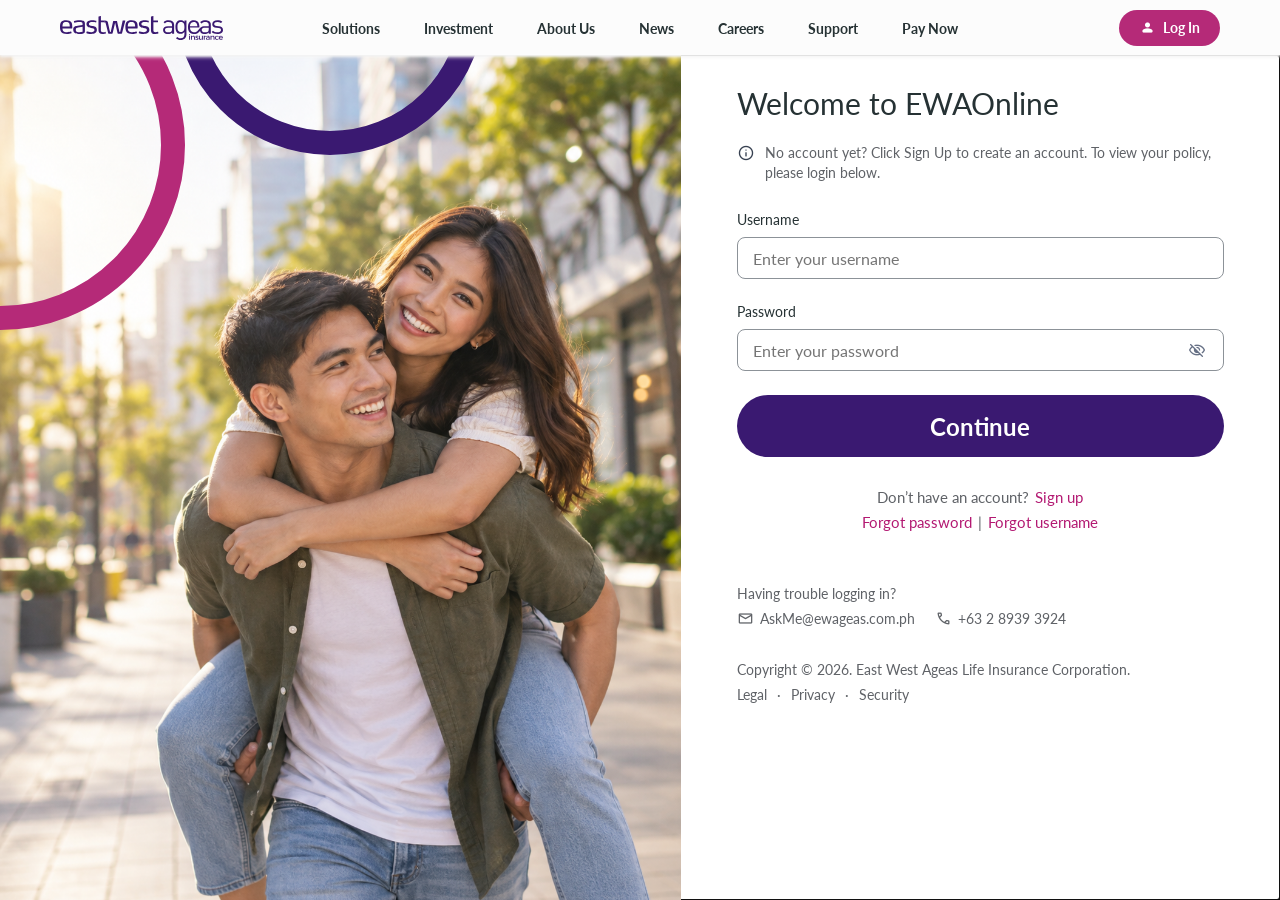
==== commit b33e3465: "Publish Fund Switch prototype v27 Adds the authenticated entry journey, policy-specific request hand" ====
--- a/index.html
+++ b/index.html
@@ -9,14 +9,24 @@
     <link rel="preconnect" href="https://fonts.googleapis.com" />
     <link rel="preconnect" href="https://fonts.gstatic.com" crossorigin />
     <link href="https://fonts.googleapis.com/css2?family=Lato:wght@400;600;700&family=Material+Symbols+Rounded:opsz,wght,FILL,GRAD@20..48,400,0,0;20..48,400,1,0&family=Material+Symbols+Sharp:opsz,wght,FILL,GRAD@20..48,400,1,0&family=Montserrat:wght@700&display=swap" rel="stylesheet" />
-    <link rel="stylesheet" href="styles.css?v=20" />
+    <link rel="stylesheet" href="styles.css?v=27" />
   </head>
   <body>
     <header class="main-nav">
-      <button class="brand" type="button" data-action="restart" aria-label="Return to Services">
+      <button class="brand" type="button" data-action="brand-home" aria-label="EastWest Ageas home">
         <img src="assets/figma-main-nav-logo.svg" alt="eastwest ageas insurance" />
       </button>
-      <nav aria-label="Primary navigation">
+      <nav class="public-nav-links" aria-label="Public navigation">
+        <button type="button" data-public-nav="Solutions">Solutions</button>
+        <button type="button" data-public-nav="Investment">Investment</button>
+        <button type="button" data-public-nav="About Us">About Us</button>
+        <button type="button" data-public-nav="News">News</button>
+        <button type="button" data-public-nav="Careers">Careers</button>
+        <button type="button" data-public-nav="Support">Support</button>
+        <button type="button" data-public-nav="Pay Now">Pay Now</button>
+      </nav>
+      <button class="public-login-pill" type="button" data-action="focus-login"><span class="material-symbols-rounded" aria-hidden="true">person</span> Log In</button>
+      <nav class="account-nav-links" aria-label="Account navigation">
         <button type="button" data-nav="Dashboard">Dashboard</button>
         <button type="button" data-nav="Policy Details">Policy Details</button>
         <button type="button" data-nav="Documents">Documents</button>
@@ -61,6 +71,6 @@
     </button>
     <div id="toast" class="toast" role="status" aria-live="polite" aria-atomic="true"></div>
     <div id="dialog-root"></div>
-    <script src="app.js?v=20"></script>
+    <script src="app.js?v=27"></script>
   </body>
 </html>
--- a/styles.css
+++ b/styles.css
@@ -35,8 +35,16 @@
 .profile img { height: 16px; width: 16px; }
 .mobile-menu { display: none; }
 .mobile-nav-backdrop { display: none; }
+.public-nav-links, .public-login-pill { display: none; }
+body.public-mode .account-nav-links, body.public-mode .profile, body.public-mode .mobile-menu { display: none; }
+body.public-mode .public-nav-links { display: flex; }
+body.public-mode .public-login-pill { display: inline-flex; }
+body.account-mode .public-nav-links, body.account-mode .public-login-pill { display: none; }
+.public-login-pill { align-items: center; background: var(--magenta); border: 0; border-radius: 999px; color: #fff; cursor: pointer; font-size: 14px; font-weight: 700; gap: 7px; min-height: 36px; padding: 8px 20px; position: absolute; right: 60px; top: 50%; transform: translateY(-50%); }
+.public-login-pill .material-symbols-rounded { font-size: 17px; font-variation-settings: 'FILL' 1; }
 
 main { min-height: calc(100vh - 55px); padding: 60px 24px; }
+body.public-mode main { padding: 0; }
 h1, h2, h3, p { margin-top: 0; }
 h1 { color: #040712; font: 700 20px/32px Montserrat, Lato, sans-serif; margin-bottom: 0; }
 h2, h3 { color: #111827; }
@@ -239,6 +247,7 @@
 .status-inforce { background: #fef5e6; color: #9f6104; }
 .status-lapsed, .status-terminated { background: #fff0f3; color: #d00132; }
 .status-submitted { background: #f4fdee; border: 1px solid #c7e6a8; color: #448214; padding: 3px 8px; }
+.status-completed { background: #eff8e8; border: 1px solid #b9dd98; color: #448214; padding: 3px 8px; }
 .status-draft { background: #fef5e6; color: #9f6104; }
 .status-request-pending { background: #eef1f5; color: #536173; }
 .policy-option.disabled .policy-card { background: #fafafa; color: #98a2b3; cursor: not-allowed; }
@@ -281,6 +290,7 @@
 .flow-portfolio-card[open] .portfolio-toggle .material-symbols-rounded { transform: rotate(180deg); }
 .flow-portfolio-card .flow-investment-breakdown .investment-fund-table-head,
 .flow-portfolio-card .flow-investment-breakdown .investment-fund-table-row { grid-template-columns: 2.1fr 1fr .9fr .8fr 1.15fr; }
+.flow-policy-overview { grid-template-columns: 1fr; }
 .flow-portfolio-card .flow-investment-breakdown .investment-fund-table-row { margin-top: 8px; min-height: 64px; padding: 8px 12px 8px 8px; }
 .portfolio-header { align-items: flex-start; background: #fafafa; border-bottom: 1px solid var(--line); display: flex; gap: 24px; justify-content: space-between; padding: 16px 18px; }
 .portfolio-header .eyebrow { margin-bottom: 5px; }
@@ -307,7 +317,11 @@
 .fund-mobile-meta { color: #667085; display: flex; flex-wrap: wrap; font-size: 12px; gap: 5px; line-height: 16px; margin: 4px 0 0; }
 .fund-mobile-meta strong { color: #364154; }
 .fund-mobile-risk { margin-top: 4px; }
+.fund-target-meta { align-items: center; display: flex; gap: 12px; justify-content: space-between; margin-top: 4px; min-height: 24px; }
+.fund-target-meta .fund-mobile-risk { margin: 0; }
+.fund-target-meta .link-button { flex: 0 0 auto; }
 .fund-card-action { align-items: flex-start; display: flex; min-height: 20px; }
+.fund-card-action:empty { display: none; min-height: 0; }
 .field-error { align-items: flex-start; color: #b42318; display: flex; font-size: 12px; gap: 6px; line-height: 18px; padding-top: 8px; }
 .field-error .material-symbols-rounded { flex: 0 0 16px; font-size: 16px; margin-top: 1px; }
 .fund-card.disabled { color: #98a2b3; }
@@ -322,7 +336,7 @@
 .fund-card > .field { margin-top: 0; }
 .field:has(.ds-select-control[aria-expanded="true"]) { z-index: 40; }
 .field label, .field-label, .ds-field-label { color: #364154; font-size: 14px; line-height: 20px; }
-.field input, .signature-field input { background: #fff; border: 1px solid #9fa9b9; border-radius: 8px; color: #364154; min-height: 40px; padding: 8px; width: 100%; }
+.field input { background: #fff; border: 1px solid #9fa9b9; border-radius: 8px; color: #364154; min-height: 40px; padding: 8px; width: 100%; }
 .ds-select-control { align-items: center; background: #fff; border: 1px solid #9fa9b9; border-radius: 8px; color: #364154; cursor: pointer; display: flex; gap: 6px; justify-content: space-between; min-height: 40px; padding: 8px; text-align: left; width: 100%; }
 .fund-card .ds-select-control { height: 40px; min-height: 40px; }
 .ds-select-control .placeholder { color: #7e889c; }
@@ -393,7 +407,7 @@
 .requirement-item .btn { align-self: flex-start; min-height: 40px; padding: 8px 16px; }
 .requirement-status { align-items: center; display: flex; }
 .requirement-status span { background: #fef5e6; border: 1px solid #f8cd7e; border-radius: 999px; color: #b37112; font-size: 12px; font-weight: 400; line-height: 16px; padding: 2px 6px; }
-.requirement-item.complete .requirement-status { color: #448214; }
+.requirement-item.complete .requirement-status span { background: #f4fdee; border-color: #c7e6a8; color: #448214; }
 .requirements-card.compact { padding: 14px 16px; }
 .requirements-complete-list { border-top: 1px solid #d9ebc8; display: grid; grid-template-columns: repeat(2, minmax(0, 1fr)); margin-top: 12px; padding-top: 10px; }
 .requirements-complete-list > div { align-items: center; display: flex; gap: 10px; justify-content: space-between; min-width: 0; padding: 2px 12px 2px 0; }
@@ -414,24 +428,35 @@
 .question-option strong { font-size: 16px; }
 .question-option:has(input:checked) { border-color: var(--purple); color: var(--purple); }
 .question-option:has(input:focus-visible) { outline: 3px solid #cbb6ee; outline-offset: 2px; }
-.result-hero { align-items: flex-start; background: #f4fdee; border: 0; border-radius: 8px; display: flex; gap: 8px; padding: 16px; }
-.result-icon { align-items: center; color: #448214; display: inline-flex; flex: 0 0 24px; height: 24px; justify-content: center; }
-.result-icon .material-symbols-rounded { font-size: 24px; font-variation-settings: 'FILL' 0, 'GRAD' 0; }
-.result-hero h2 { color: #364154; font-size: 16px; line-height: 24px; margin: 0 0 4px; }
-.result-hero p { color: #364154; font-size: 14px; line-height: 20px; margin: 0; }
-.risk-comparison { border: 1px solid var(--line); border-radius: 8px; margin-top: 16px; overflow: hidden; }
-.risk-comparison h2 { background: #f7f8f9; border-bottom: 1px solid var(--line); font-size: 14px; margin: 0; padding: 10px 14px; }
-.comparison-grid { align-items: stretch; display: grid; gap: 10px; grid-template-columns: minmax(0, 1fr) 24px minmax(0, 1fr) 24px minmax(0, 1.35fr); padding: 16px 14px; }
-.comparison-grid > .material-symbols-rounded { align-self: center; color: #98a2b3; font-size: 20px; justify-self: center; }
-.comparison-stage { align-content: start; background: #fafafa; border: 1px solid #eceef1; border-radius: 7px; display: grid; gap: 4px; min-height: 94px; padding: 12px; position: relative; }
-.comparison-grid strong { color: var(--ink); font-size: 15px; }
-.comparison-grid small { color: var(--muted); }
-.comparison-target { padding-right: 72px; }
-.comparison-target .alignment-status { position: absolute; right: 10px; top: 10px; }
-.alignment-status { background: var(--success-soft); border: 1px solid #c7e6a8; border-radius: 999px; color: #448214; display: inline-flex; font-size: 12px; font-weight: 700; justify-content: center; padding: 3px 8px; }
-.result-hero.not-aligned { background: #fff7e8; }
-.result-hero.not-aligned .result-icon { color: #a96808; }
-.alignment-status.not-aligned { background: #fff7e8; border-color: #f1c77f; color: #8a5b13; }
+.risk-result-modal { max-width: 680px; }
+.risk-result-modal-header { align-items: center; }
+.risk-result-modal-header h2 { color: var(--purple); font: 700 22px/32px Montserrat, Lato, sans-serif; margin: 0; }
+.risk-result-modal-header .icon-button { align-items: center; color: #364154; display: inline-flex; flex: 0 0 32px; height: 32px; justify-content: center; }
+.risk-result-modal-header .material-symbols-rounded { font-size: 26px; }
+.risk-result-summary { align-items: center; display: flex; flex-direction: column; margin-top: 16px; text-align: center; }
+.risk-result-mark { align-items: center; background: var(--purple-soft); border-radius: 999px; color: var(--purple); display: inline-flex; height: 68px; justify-content: center; width: 68px; }
+.risk-result-mark .material-symbols-rounded { font-size: 38px; font-variation-settings: 'FILL' 0, 'wght' 400, 'GRAD' 0, 'opsz' 40; }
+.risk-result-summary h3 { color: var(--purple); font: 700 24px/32px Montserrat, Lato, sans-serif; letter-spacing: -.02em; margin: 12px 0 6px; }
+.risk-result-summary p { color: #536173; font-size: 16px; line-height: 24px; margin: 0; max-width: 520px; }
+.risk-result-comparison { border-top: 1px solid var(--line); margin-top: 20px; padding-top: 16px; }
+.risk-result-comparison > header { align-items: center; display: flex; gap: 12px; justify-content: space-between; }
+.risk-result-comparison h3 { color: var(--ink); font-size: 16px; line-height: 24px; margin: 0; }
+.alignment-status { align-items: center; background: var(--success-soft); border: 1px solid #c7e6a8; border-radius: 999px; color: #448214; display: inline-flex; flex: 0 0 auto; font-size: 12px; font-weight: 700; gap: 4px; justify-content: center; padding: 3px 8px; }
+.alignment-status .material-symbols-rounded { font-size: 16px; font-variation-settings: 'FILL' 1, 'wght' 400, 'GRAD' 0, 'opsz' 20; }
+.alignment-status.not-aligned { background: #fff7e8; border-color: #f1c77f; color: #a96808; }
+.risk-result-comparison dl { margin: 10px 0 0; }
+.risk-result-comparison dl > div { align-items: start; display: grid; gap: 16px; grid-template-columns: 150px minmax(0, 1fr); padding: 10px 0; }
+.risk-result-comparison dl > div + div { border-top: 1px solid var(--line); }
+.risk-result-comparison dt { color: #667085; font-size: 14px; line-height: 22px; }
+.risk-result-comparison dd { color: var(--purple); font-size: 16px; font-weight: 700; line-height: 22px; margin: 0; }
+.risk-result-comparison dd strong { color: var(--ink); display: block; font-size: 15px; line-height: 22px; }
+.risk-result-comparison dd small { color: #667085; display: block; font-size: 14px; font-weight: 400; line-height: 20px; }
+.risk-result-warning { align-items: center; background: #fff9ef; border: 1px solid #f1c77f; border-radius: 8px; color: #364154; display: flex; gap: 12px; margin-top: 10px; padding: 14px 16px; }
+.risk-result-warning .material-symbols-rounded { color: #c57a0a; flex: 0 0 auto; font-size: 24px; font-variation-settings: 'FILL' 1, 'wght' 400, 'GRAD' 0, 'opsz' 24; }
+.risk-result-warning strong { font-size: 14px; line-height: 20px; }
+.risk-result-actions { align-items: stretch; flex-direction: column-reverse; gap: 10px; margin-top: 16px; }
+.risk-result-actions .modal-action-group, .risk-result-actions .btn { width: 100%; }
+.risk-result-actions .btn { font-size: 16px; min-height: 46px; }
 .ips-document-card { border: 1px solid var(--line); border-radius: 8px; overflow: hidden; }
 .ips-modal .ips-document-card { margin-top: 20px; }
 .ips-document-header { align-items: center; background: #fafafa; border-bottom: 1px solid var(--line); display: flex; justify-content: space-between; padding: 14px 16px; }
@@ -478,6 +503,8 @@
 .review-card-header h2 { color: var(--ink); font: 700 14px/22px Lato, sans-serif; margin: 0; }
 .review-card-edit-header .link-button { font-size: 14px; }
 .review-switch { align-items: center; display: grid; gap: 20px; grid-template-columns: 1fr 28px 1fr 1fr; padding: 18px 14px; }
+.review-switch-arrow { align-items: center; color: #364154; display: flex; justify-content: center; }
+.review-switch-arrow .material-symbols-rounded { display: block; font-size: 28px; }
 .review-label { color: #667085; font-size: 12px; margin-bottom: 6px; }
 .review-data { color: var(--ink); font-size: 14px; font-weight: 700; margin: 0; }
 .ack-row { align-items: flex-start; color: #364154; cursor: pointer; display: flex; font-size: 14px; gap: 4px; line-height: 20px; margin-top: 12px; }
@@ -492,9 +519,6 @@
 .document-preview { background: #fafafa; border: 1px solid var(--line); border-radius: 8px; display: grid; gap: 12px; margin: 18px 0; padding: 16px; }
 .document-row { align-items: center; display: flex; gap: 14px; justify-content: space-between; }
 .document-row strong { color: var(--ink); font-size: 14px; }
-.signature-field { display: grid; gap: 7px; margin-top: 18px; }
-.signature-field label { color: var(--ink); font-size: 13px; font-weight: 700; }
-.signature-field input { font-family: "Brush Script MT", cursive; font-size: 24px; min-height: 56px; }
 
 .success-card { background: #fff; border-radius: 8px; margin: -18px auto 0; max-width: 640px; overflow: hidden; }
 .success-main { padding: 30px 24px 16px; }
@@ -507,7 +531,7 @@
 .summary-table { display: grid; gap: 14px; grid-template-columns: 1fr 1.35fr; margin: 0; padding: 16px 14px; }
 .summary-table dt { color: var(--ink); font-size: 13px; }
 .summary-table dd { color: #667085; font-size: 13px; margin: 0; }
-.success-actions { border-top: 1px solid var(--line); display: flex; justify-content: space-between; padding: 14px 24px; }
+.success-actions { border-top: 1px solid var(--line); display: flex; justify-content: flex-start; padding: 14px 24px; }
 .success-message { background: #eee6fa; color: #364154; }
 .success-message > .material-symbols-rounded { color: #7a4fcc; }
 .success-message strong { font-size: 16px; }
@@ -515,6 +539,7 @@
 .toast { background: #2d1b4f; border-radius: 7px; bottom: 24px; color: #fff; font-size: 14px; left: 50%; max-width: calc(100% - 32px); opacity: 0; padding: 11px 16px; pointer-events: none; position: fixed; transform: translate(-50%, 14px); transition: .2s ease; z-index: 50; }
 .toast.show { opacity: 1; transform: translate(-50%, 0); }
 .scenario-guide-fab { align-items: center; background: #fff; border: 0; border-radius: 9999px; bottom: 24px; box-shadow: 0 8px 16px rgba(0,0,0,.10), 0 24px 48px rgba(0,0,0,.16); color: #364154; cursor: pointer; display: inline-flex; height: 56px; justify-content: center; left: 24px; padding: 16px; position: fixed; transition: background .2s ease, transform .2s ease; width: 56px; z-index: 56; }
+.scenario-guide-fab[hidden] { display: none; }
 .scenario-guide-fab:hover { background: #f7f8fa; transform: translateY(-1px); }
 .scenario-guide-fab[aria-expanded="true"] { background: #f2eef8; }
 .scenario-guide-fab:focus-visible { outline: 3px solid #8d63d3; outline-offset: 3px; }
@@ -568,26 +593,11 @@
 .vul-explore-actions { align-items: center; display: flex; gap: 12px; justify-content: flex-end; }
 .assessment-modal { max-width: 760px; }
 .assessment-modal:focus { outline: none; }
-.assessment-modal .result-hero { margin-top: 20px; }
 .ips-modal { max-width: 680px; }
 .icon-button { background: transparent; border: 0; cursor: pointer; padding: 2px; }
 .mock-document { border: 1px solid var(--line); border-radius: 6px; color: #4b5565; font-size: 12px; line-height: 18px; margin: 14px 0 18px; padding: 18px; }
 .mock-document h3 { font-size: 14px; margin-bottom: 12px; text-align: center; }
 
-.signature-backdrop { overflow-y: auto; }
-.signature-modal { border-radius: 16px; display: flex; flex-direction: column; gap: 24px; max-width: 398px; padding: 28px 24px; }
-.signature-modal-heading { display: grid; gap: 8px; text-align: center; }
-.signature-modal-heading h2 { color: #263234; font: 700 26px/normal Montserrat, Lato, sans-serif; letter-spacing: -.52px; margin: 0; }
-.signature-modal-heading p { color: #000; font-size: 14px; line-height: 20px; margin: 0; }
-.signature-area { background: #fff; border: 2px solid #9b9b9b; border-radius: 8px; flex: 0 0 300px; height: 300px; overflow: hidden; position: relative; }
-.signature-area > span { color: #9b9b9b; font-size: 14px; left: 50%; position: absolute; top: 10px; transform: translateX(-50%); white-space: nowrap; z-index: 1; }
-.signature-area canvas { cursor: crosshair; display: block; height: 100%; touch-action: none; width: 100%; }
-.redo-signature { align-items: center; align-self: flex-start; background: transparent; border: 0; color: #a82675; cursor: pointer; display: inline-flex; font-size: 14px; font-weight: 700; gap: 4px; padding: 0; }
-.redo-signature .material-symbols-rounded { font-size: 16px; }
-.signature-selects { display: grid; gap: 16px; }
-.signature-selects .field { margin-top: 0; }
-.signature-actions { align-items: center; display: flex; justify-content: space-between; }
-.signature-actions .btn { min-height: 40px; padding: 8px 16px; }
 .draft-backdrop { align-items: center; }
 .draft-modal { border-radius: 8px; display: grid; gap: 24px; max-width: 560px; padding: 24px; }
 .draft-modal-header { align-items: flex-start; display: flex; justify-content: space-between; }
@@ -653,6 +663,191 @@
 @keyframes drawerBackdropIn { from { opacity: 0; } to { opacity: 1; } }
 @keyframes drawerBackdropOut { from { opacity: 1; } to { opacity: 0; } }
 
+/* Login */
+.login-page { background: #fff; display: grid; grid-template-columns: 53.2% 46.8%; min-height: calc(100vh - 55px); }
+.login-hero { background: #efe7dc url('assets/login-hero.png') center 45% / cover no-repeat; min-height: calc(100vh - 55px); overflow: hidden; position: relative; }
+.login-ring { border: 24px solid; border-radius: 50%; pointer-events: none; position: absolute; }
+.ring-one { border-color: var(--purple); height: 310px; left: 175px; top: -210px; width: 310px; }
+.ring-two { border-color: var(--magenta); height: 370px; left: -185px; top: -95px; width: 370px; }
+.login-panel { align-items: flex-start; background: #fff; display: flex; justify-content: center; padding: 28px 56px 36px; }
+.login-form { max-width: 540px; padding-top: 0; width: 100%; }
+.login-form h1 { color: #263234; font: 400 30px/40px Lato, sans-serif; margin: 0 0 20px; }
+.login-intro { align-items: flex-start; color: #5f6267; display: flex; font-size: 14px; gap: 10px; line-height: 20px; margin: 0 0 28px; }
+.login-intro .material-symbols-rounded { color: #374151; font-size: 18px; margin-top: 1px; }
+.login-form > label { color: #263234; display: grid; font-size: 14px; gap: 9px; margin-bottom: 24px; }
+.login-form input { background: #fff; border: 1px solid #8c9298; border-radius: 8px; color: #263234; font-size: 16px; height: 42px; padding: 10px 15px; width: 100%; }
+.password-field { display: block; position: relative; }
+.password-field button { align-items: center; background: transparent; border: 0; color: #667085; cursor: pointer; display: inline-flex; height: 40px; justify-content: center; position: absolute; right: 7px; top: 1px; width: 40px; }
+.password-field .material-symbols-rounded { font-size: 18px; }
+.login-error { align-items: center; color: #b42318; display: flex; font-size: 13px; gap: 6px; margin: -12px 0 12px; }
+.login-error .material-symbols-rounded { font-size: 18px; }
+.login-continue { background: var(--purple); border: 0; border-radius: 999px; color: #fff; cursor: pointer; font-size: 24px; font-weight: 700; height: 62px; margin: 0 0 24px; width: 100%; }
+.login-continue:hover { background: var(--purple-2); }
+.login-links { align-items: center; color: #5f6267; display: flex; font-size: 15px; gap: 6px; justify-content: center; margin: 7px 0; }
+.login-links button { background: transparent; border: 0; color: #b31972; cursor: pointer; padding: 0; }
+.login-support { color: #5f6267; display: flex; flex-wrap: wrap; font-size: 14px; gap: 8px 20px; margin-top: 54px; }
+.login-support p { flex-basis: 100%; margin: 0; }
+.login-support span { align-items: center; display: flex; gap: 6px; }
+.login-support .material-symbols-rounded { font-size: 17px; }
+.login-form footer { color: #5f6267; font-size: 14px; margin-top: 34px; }
+.login-form footer p { margin-bottom: 8px; }
+.login-form footer span { margin: 0 6px; }
+
+/* Dashboard and policy details */
+.portal-layout { display: grid; gap: 20px; grid-template-columns: 315px minmax(0, 1fr); margin: 0 auto; max-width: 1320px; }
+.portal-sidebar { align-content: start; display: grid; gap: 16px; }
+.portal-profile-card, .portal-toolkit, .portal-care-card, .self-service-banner, .add-policy-card, .dashboard-policy-card, .policy-summary-card, .policy-section-card, .policy-status-banner { background: #fff; border-radius: 8px; box-shadow: 0 3px 10px rgba(38,50,52,.08); }
+.portal-profile-card { align-items: center; display: flex; flex-direction: column; padding: 34px 24px 28px; text-align: center; }
+.portal-avatar { align-items: center; background: linear-gradient(145deg, #f6a64d, #bb2c79); border-radius: 50%; color: #fff; display: inline-flex; font-size: 38px; height: 108px; justify-content: center; width: 108px; }
+.portal-profile-card h2 { color: #263234; font-size: 20px; margin: 22px 0 12px; }
+.portal-profile-card p { align-items: center; color: #374151; display: flex; font-size: 13px; gap: 8px; margin: 5px 0; }
+.portal-profile-card .material-symbols-rounded { color: #667085; font-size: 17px; }
+.portal-toolkit { overflow: hidden; padding-top: 16px; }
+.portal-toolkit h2, .portal-care-card h2 { color: #263234; font-size: 18px; margin: 0 18px 10px; }
+.portal-toolkit button { align-items: center; background: #fff; border: 0; border-top: 1px solid var(--line); cursor: pointer; display: flex; font-size: 13px; justify-content: space-between; min-height: 45px; padding: 10px 18px; text-align: left; width: 100%; }
+.portal-toolkit button:first-of-type { border-top: 0; }
+.portal-toolkit button:hover { background: #fbf9ff; color: var(--purple); }
+.portal-toolkit .material-symbols-rounded { color: #667085; font-size: 18px; }
+.portal-care-card { display: grid; gap: 8px; padding: 18px; }
+.portal-care-card h2 { margin: 0; }
+.portal-care-card p { font-size: 13px; margin: 0; }
+.portal-care-card span { align-items: center; display: flex; font-size: 13px; gap: 8px; }
+.portal-care-card .material-symbols-rounded { color: #667085; font-size: 16px; }
+.portal-content { display: grid; gap: 16px; min-width: 0; }
+.portal-request-notice { align-items: center; background: #f5f0fc; border: 1px solid #c8adef; border-radius: 8px; display: grid; gap: 14px; grid-template-columns: 42px minmax(0,1fr) auto; padding: 16px 18px; }
+.portal-request-notice.complete { background: #f1faea; border-color: #b9dd98; }
+.portal-request-icon { align-items: center; background: #e6d9f8; border-radius: 50%; color: var(--purple); display: inline-flex; height: 42px; justify-content: center; width: 42px; }
+.portal-request-notice.complete .portal-request-icon { background: #daf0c7; color: #448214; }
+.portal-request-icon .material-symbols-rounded { font-variation-settings: 'FILL' 1; }
+.portal-notice-kicker { color: #667085; font-size: 11px; font-weight: 700; letter-spacing: .03em; text-transform: uppercase; }
+.portal-request-notice h2 { color: #263234; font-size: 17px; margin: 2px 0 2px; }
+.portal-request-notice p { font-size: 13px; margin: 0; }
+.self-service-banner { align-items: flex-start; border: 1px solid #23bcd2; box-shadow: none; display: flex; gap: 12px; padding: 18px; }
+.self-service-banner > .material-symbols-rounded { color: #364154; font-size: 26px; }
+.self-service-banner h1 { color: #111827; font: 700 16px/24px Lato, sans-serif; }
+.self-service-banner h1 span { background: #e8fafd; border-radius: 999px; color: #1598ad; font-size: 10px; margin-left: 7px; padding: 2px 7px; }
+.self-service-banner p { color: #263234; font-size: 13px; line-height: 20px; margin: 4px 0 8px; }
+.self-service-banner button { align-items: center; background: transparent; border: 0; color: var(--purple); cursor: pointer; display: flex; font-size: 13px; font-weight: 700; gap: 6px; padding: 0; }
+.self-service-banner button .material-symbols-rounded { font-size: 18px; }
+.add-policy-card { align-items: center; display: flex; justify-content: space-between; padding: 26px 30px; }
+.add-policy-card h1, .add-policy-card h2 { color: #5f2f92; font-size: 24px; font-weight: 400; margin: 0; }
+.add-policy-button { background: var(--magenta); border: 0; color: #fff; }
+.dashboard-policy-list { display: grid; gap: 16px; }
+.dashboard-policy-card { overflow: hidden; padding: 22px 24px; }
+.dashboard-policy-card header { align-items: flex-start; display: flex; justify-content: space-between; }
+.dashboard-policy-card header h2 { align-items: center; color: #263234; display: flex; font-size: 24px; gap: 7px; margin: 0 0 5px; }
+.dashboard-policy-card header h2 .material-symbols-rounded { font-size: 20px; }
+.dashboard-policy-card header p { color: #475467; font-size: 15px; margin: 0; }
+.dashboard-policy-details { align-items: start; display: grid; gap: 20px; grid-template-columns: 1.15fr 1.15fr 1.15fr 1fr; margin-top: 18px; }
+.dashboard-policy-details > span { display: grid; gap: 6px; }
+.dashboard-policy-details small { align-items: center; color: #667085; display: flex; font-size: 15px; gap: 4px; }
+.dashboard-policy-details small .material-symbols-rounded { font-size: 16px; }
+.dashboard-policy-details strong { color: #263234; font-size: 16px; font-weight: 400; }
+.policy-downloads button { align-items: center; background: transparent; border: 0; color: #667085; cursor: pointer; display: flex; font-size: 14px; font-weight: 700; gap: 7px; padding: 0; text-align: left; }
+.policy-downloads .material-symbols-rounded { font-size: 18px; }
+.policy-request-strip { align-items: center; background: #f6f1fc; border-radius: 6px; color: var(--purple); display: flex; gap: 9px; margin-top: 16px; padding: 10px 12px; }
+.policy-request-strip.complete { background: #f1faea; color: #448214; }
+.policy-request-strip > .material-symbols-rounded { font-variation-settings: 'FILL' 1; }
+.policy-request-strip > span { display: grid; gap: 1px; }
+.policy-request-strip strong { font-size: 13px; }
+.policy-request-strip small { color: #667085; font-size: 11px; }
+.dashboard-skeleton { user-select: none; }
+.skeleton-card { overflow: hidden; position: relative; }
+.skeleton-line, .skeleton-avatar, .skeleton-button { background: #e7e9ed; display: block; overflow: hidden; position: relative; }
+.skeleton-line::after, .skeleton-avatar::after, .skeleton-button::after { animation: skeletonShimmer 1.15s ease-in-out infinite; background: linear-gradient(90deg, transparent, rgba(255,255,255,.72), transparent); content: ''; inset: 0; position: absolute; transform: translateX(-100%); }
+.skeleton-line { border-radius: 5px; height: 14px; margin: 9px 0; }
+.skeleton-avatar { border-radius: 50%; height: 108px; margin-bottom: 16px; width: 108px; }
+.skeleton-button { border-radius: 7px; height: 40px; width: 130px; }
+.portal-toolkit.skeleton-card, .portal-care-card.skeleton-card { padding: 18px; }
+.skeleton-detail-grid { display: grid; gap: 20px; grid-template-columns: repeat(4, minmax(0,1fr)); margin-top: 28px; }
+.skeleton-detail-grid .skeleton-line { height: 42px; margin: 0; }
+@keyframes skeletonShimmer { to { transform: translateX(100%); } }
+.policy-details-heading { align-items: center; display: flex; min-height: 70px; }
+.policy-details-heading h1 { align-items: center; color: #263234; display: flex; font: 700 27px/34px Lato, sans-serif; gap: 8px; }
+.policy-details-heading p { color: #5c5c5c; font-size: 15px; margin: 4px 0 0; }
+.policy-details-heading p span { margin-left: 8px; }
+.policy-status-banner { align-items: center; background: #f5f0fc; border-left: 4px solid var(--purple); display: grid; gap: 12px; grid-template-columns: 28px minmax(0,1fr) auto; padding: 14px 16px; }
+.policy-status-banner.complete { background: #f1faea; border-left-color: #529218; }
+.policy-status-banner > .material-symbols-rounded { color: var(--purple); font-variation-settings: 'FILL' 1; }
+.policy-status-banner.complete > .material-symbols-rounded { color: #529218; }
+.policy-status-banner > div { display: grid; gap: 2px; }
+.policy-status-banner strong { color: #263234; font-size: 15px; }
+.policy-status-banner span { color: #667085; font-size: 13px; }
+.policy-status-banner button { background: transparent; border: 0; color: var(--purple); cursor: pointer; font-weight: 700; }
+.policy-summary-card { display: grid; gap: 24px; grid-template-columns: repeat(3, minmax(0,1fr)); padding: 24px; }
+.policy-summary-card > div { display: grid; gap: 6px; }
+.policy-summary-card > div > span { align-items: center; color: #667085; display: flex; font-size: 16px; gap: 5px; }
+.policy-summary-card .material-symbols-rounded { font-size: 17px; }
+.policy-summary-card > div > strong { color: #263234; font-size: 27px; font-weight: 400; }
+.policy-summary-card > div > button { background: transparent; border: 0; color: var(--magenta); cursor: pointer; padding: 0; text-align: left; }
+.policy-summary-card dl { display: grid; gap: 18px; grid-column: 1 / -1; grid-template-columns: repeat(5, minmax(0,1fr)); margin: 0; }
+.policy-summary-card dl > div { display: grid; gap: 6px; }
+.policy-summary-card dt { align-items: center; color: #667085; display: flex; font-size: 14px; gap: 4px; }
+.policy-summary-card dd { color: #263234; font-size: 15px; margin: 0; }
+.policy-section-card { overflow: hidden; padding: 22px; }
+.policy-section-card > header { align-items: center; display: flex; justify-content: space-between; margin-bottom: 14px; }
+.policy-section-card > header h2 { color: #263234; font-size: 24px; margin: 0; }
+.policy-section-card > header p { color: #667085; font-size: 12px; margin: 4px 0 0; }
+.allocation-total { background: #f1faea; border-radius: 999px; color: #448214; font-weight: 700; padding: 6px 12px; }
+.allocation-list { display: grid; gap: 10px; }
+.allocation-row { align-items: center; border: 1px solid #e1e4e9; border-radius: 8px; display: grid; gap: 12px; grid-template-columns: 8px minmax(0,1.7fr) 1fr 1fr; padding: 15px 16px; }
+.allocation-row.changed { background: #f8fcf5; border-color: #b9dd98; }
+.allocation-dot { background: #23bcd2; border-radius: 99px; height: 32px; width: 6px; }
+.allocation-row > span:not(.allocation-dot) { display: grid; gap: 3px; }
+.allocation-row small { color: #667085; font-size: 12px; }
+.allocation-row strong { color: #263234; font-size: 15px; }
+.rider-row { border: 1px solid #e1e4e9; border-radius: 8px; padding: 16px; }
+.rider-row + .rider-row { margin-top: 10px; }
+.rider-row > div { align-items: center; display: flex; justify-content: space-between; }
+.rider-row h3 { color: #263234; font-size: 16px; margin: 0; }
+.rider-status { background: #d9043d; border-radius: 999px; color: #fff; font-size: 12px; padding: 4px 10px; }
+.rider-row dl { display: grid; gap: 18px; grid-template-columns: repeat(4, minmax(0,1fr)); margin: 20px 0 0; }
+.rider-row dl > div { display: grid; gap: 5px; }
+.rider-row dt { align-items: center; color: #667085; display: flex; font-size: 13px; gap: 3px; }
+.rider-row dt .material-symbols-rounded { font-size: 15px; }
+.rider-row dd { color: #263234; font-size: 14px; margin: 0; }
+.beneficiaries-card > article { align-items: center; border: 1px solid #e1e4e9; border-radius: 8px; display: grid; gap: 12px; grid-template-columns: 54px minmax(0,1fr) auto; max-width: 520px; padding: 16px; }
+.beneficiary-avatar { align-items: center; background: var(--magenta); border-radius: 50%; color: #fff; display: flex; height: 54px; justify-content: center; width: 54px; }
+.beneficiaries-card article > span:nth-child(2) { display: grid; gap: 3px; }
+.beneficiaries-card article small { color: #667085; font-size: 12px; }
+.beneficiaries-card article > strong { color: #529218; }
+
+/* Onboarding */
+.onboarding-backdrop { animation: onboardingBackdropIn .2s ease-out both; background: rgba(0,0,0,.5); }
+.onboarding-modal { animation: onboardingModalIn .28s cubic-bezier(.2,.8,.2,1) both; background: #fff; border-radius: 8px; box-shadow: 0 20px 64px rgba(0,0,0,.28); height: 444px; max-width: 650px; outline: none; overflow: hidden; padding: 0; position: relative; text-align: center; width: 100%; }
+.onboarding-modal::before { background: linear-gradient(180deg, #e9dffa 0%, rgba(233,223,250,0) 100%); content: ''; height: 203px; inset: 0 0 auto; pointer-events: none; position: absolute; }
+.onboarding-modal img { height: 256px; left: 50%; object-fit: contain; position: absolute; top: 24px; transform: translateX(-50%); width: 256px; z-index: 1; }
+.onboarding-modal h2 { color: #263234; font: 700 28px/34px Montserrat, sans-serif; left: 24px; letter-spacing: -.56px; margin: 0; position: absolute; right: 24px; top: 249px; }
+.onboarding-modal p { color: #263234; font: 400 14px/1.4 Lato, sans-serif; left: 50%; margin: 0; position: absolute; top: 296px; transform: translateX(-50%); width: min(370px, calc(100% - 48px)); }
+.onboarding-modal footer { display: flex; gap: 12px; justify-content: center; left: 50%; margin: 0; position: absolute; top: 371px; transform: translateX(-50%); white-space: nowrap; }
+.onboarding-modal footer .btn { min-height: 40px; padding: 8px 16px; }
+@keyframes onboardingBackdropIn { from { opacity: 0; } to { opacity: 1; } }
+@keyframes onboardingModalIn { from { opacity: 0; transform: translateY(12px) scale(.97); } to { opacity: 1; transform: translateY(0) scale(1); } }
+
+/* Income Paying Fund special case */
+.income-paying-panel { background: #faf8fd; border: 1px solid #d7c6ee; border-left: 4px solid var(--purple); border-radius: 8px; margin-top: 16px; padding: 14px 16px; }
+.income-paying-panel > header { align-items: center; display: flex; justify-content: space-between; }
+.income-paying-panel h2 { color: #263234; font-size: 16px; line-height: 22px; margin: 1px 0 0; }
+.income-rule-label { color: var(--purple); font-size: 11px; font-weight: 700; letter-spacing: .03em; text-transform: uppercase; }
+.income-total { color: var(--purple); font-size: 20px; }
+.income-rule-copy { color: #667085; font-size: 13px; line-height: 18px; margin: 5px 0 10px; }
+.selected-source-list { display: flex; flex-wrap: wrap; gap: 7px; margin: 0 0 10px; }
+.selected-source-chip { align-items: center; background: #fff; border: 1px solid #d7c6ee; border-radius: 999px; color: #475467; display: inline-flex; font-size: 12px; gap: 6px; max-width: 100%; padding: 5px 8px 5px 10px; }
+.selected-source-chip > span { overflow: hidden; text-overflow: ellipsis; white-space: nowrap; }
+.selected-source-chip strong { color: var(--purple); }
+.selected-source-chip button { align-items: center; background: transparent; border: 0; color: #667085; cursor: pointer; display: inline-flex; padding: 0; }
+.selected-source-chip button .material-symbols-rounded { font-size: 16px; }
+.allocation-progress-copy { display: flex; font-size: 11px; justify-content: space-between; margin-top: 5px; }
+.allocation-progress-copy strong { color: #263234; }
+.allocation-progress-copy span { color: #667085; }
+.allocation-progress { background: #e5e7eb; border-radius: 999px; height: 6px; overflow: hidden; }
+.allocation-progress span { background: #529218; display: block; height: 100%; transition: width .2s ease; }
+.income-paying-panel > .field { margin-top: 10px; max-width: 360px; }
+.allocation-ready { align-items: center; color: #448214; display: flex; font-size: 12px; font-weight: 700; gap: 5px; margin: 8px 0 0; }
+.allocation-ready .material-symbols-rounded { font-size: 18px; font-variation-settings: 'FILL' 1; }
+.income-allocation-blocked { align-items: center; margin-top: 16px; }
+.income-allocation-blocked .link-button { flex: 0 0 auto; font-size: 13px; padding: 6px 8px; }
+
 @media (max-width: 980px) {
   .main-nav { align-items: center; display: flex; gap: 16px; padding: 0 24px; }
   .brand { left: auto; position: static; top: auto; transform: none; }
@@ -679,11 +874,7 @@
   .period-tabs { max-width: 100%; width: 100%; }
   .service-grid { grid-template-columns: repeat(2, minmax(0, 1fr)); }
   .review-switch { grid-template-columns: 1fr; }
-  .review-switch > .material-symbols-rounded { transform: rotate(90deg); }
-  .comparison-grid { grid-template-columns: 1fr; }
-  .comparison-grid > .material-symbols-rounded { transform: rotate(90deg); }
-  .comparison-target { padding-right: 12px; }
-  .comparison-target .alignment-status { justify-self: start; margin-top: 4px; position: static; }
+  .review-switch-arrow { justify-self: start; transform: rotate(90deg); }
   .review-spacer { min-height: 40px; }
   .requirements-grid { grid-template-columns: 1fr; }
   .requirements-complete-list { grid-template-columns: 1fr; }
@@ -779,7 +970,7 @@
   .switch-grid { gap: 16px; }
   .switch-arrow { height: 24px; margin: 0 0 0 4px; transform: rotate(90deg); }
   .fund-card { padding: 0 4px; }
-  .fund-step-heading { margin-bottom: 4px; }
+  .fund-step-heading { margin-bottom: 12px; }
   .fund-card > .field { margin-left: 0; }
   .fund-card .ds-select-control { height: 32px; min-height: 32px; }
   .fund-card-action { margin-left: 0; min-height: 20px; }
@@ -818,6 +1009,23 @@
   .success-actions .btn { width: 100%; }
   .modal-backdrop { align-items: center; justify-content: center; overflow-y: auto; padding: 12px; }
   .modal { max-height: calc(100vh - 24px); max-height: calc(100dvh - 24px); padding: 18px; }
+  .risk-result-modal { border-radius: 12px; padding: 20px; }
+  .risk-result-modal-header h2 { font-size: 22px; line-height: 30px; }
+  .risk-result-summary { margin-top: 14px; }
+  .risk-result-mark { height: 68px; width: 68px; }
+  .risk-result-mark .material-symbols-rounded { font-size: 36px; }
+  .risk-result-summary h3 { font-size: 22px; line-height: 30px; margin-top: 10px; }
+  .risk-result-summary p { font-size: 14px; line-height: 20px; max-width: 330px; }
+  .risk-result-comparison { margin-top: 16px; padding-top: 14px; }
+  .risk-result-comparison > header { gap: 8px; }
+  .risk-result-comparison h3 { font-size: 16px; line-height: 22px; }
+  .risk-result-comparison dl > div { gap: 12px; grid-template-columns: 124px minmax(0, 1fr); padding: 9px 0; }
+  .risk-result-comparison dt { font-size: 13px; line-height: 20px; }
+  .risk-result-comparison dd { font-size: 14px; line-height: 20px; }
+  .risk-result-comparison dd strong { font-size: 14px; line-height: 20px; }
+  .risk-result-comparison dd small { font-size: 13px; line-height: 19px; }
+  .risk-result-warning { padding: 12px 14px; }
+  .risk-result-actions { margin-top: 14px; }
   .scenario-guide-fab { bottom: 16px; height: 56px; left: 16px; width: 56px; }
   body:has(.flow-footer) .scenario-guide-fab { bottom: calc(193px + env(safe-area-inset-bottom)); }
   body:has(.success-actions) .scenario-guide-fab { bottom: calc(142px + env(safe-area-inset-bottom)); }
@@ -830,12 +1038,64 @@
   .modal-actions .btn, .modal-action-group { width: 100%; }
   .modal-action-group { align-items: stretch; flex-direction: column-reverse; }
   .modal-action-group .btn { width: 100%; }
-  .signature-actions { align-items: stretch; flex-direction: column-reverse; gap: 10px; }
   .draft-modal-actions { align-items: stretch; flex-direction: column-reverse; }
   .draft-modal-actions .btn { width: 100%; }
-  .signature-modal { gap: 18px; padding: 22px 18px; }
-  .signature-modal-heading h2 { font-size: 22px; }
-  .signature-area { height: 230px; }
 }
 
+@media (max-width: 1100px) {
+  .login-panel { padding-left: 36px; padding-right: 36px; }
+  .portal-layout { grid-template-columns: 250px minmax(0,1fr); }
+  .dashboard-policy-details { grid-template-columns: repeat(2, minmax(0,1fr)); }
+  .policy-summary-card dl { grid-template-columns: repeat(3, minmax(0,1fr)); }
+}
+
+@media (max-width: 760px) {
+  .login-page { grid-template-columns: 1fr; }
+  .login-hero { display: none; }
+  .login-panel { min-height: calc(100vh - 72px); padding: 34px 24px; }
+  .login-form { max-width: 520px; }
+  .portal-layout { grid-template-columns: 1fr; }
+  .portal-sidebar { display: none; }
+  .portal-request-notice { grid-template-columns: 40px minmax(0,1fr); }
+  .portal-request-notice .btn { grid-column: 2; justify-self: start; }
+  .dashboard-policy-details { grid-template-columns: 1fr; }
+  .policy-summary-card { grid-template-columns: 1fr; }
+  .policy-summary-card dl { grid-template-columns: repeat(2, minmax(0,1fr)); }
+  .rider-row dl { grid-template-columns: repeat(2, minmax(0,1fr)); }
+}
+
+@media (max-width: 620px) {
+  body.public-mode .public-nav-links { display: none; }
+  body.public-mode .public-login-pill { display: inline-flex; font-size: 13px; padding: 7px 14px; position: static; transform: none; }
+  body.public-mode .main-nav { justify-content: space-between; }
+  .login-form h1 { font-size: 26px; }
+  .login-continue { font-size: 18px; height: 50px; }
+  .login-support { margin-top: 36px; }
+  .portal-layout { gap: 12px; }
+  .portal-content { gap: 12px; }
+  .self-service-banner { padding: 15px; }
+  .add-policy-card { align-items: flex-start; flex-direction: column; gap: 18px; padding: 20px; }
+  .add-policy-card h1, .add-policy-card h2 { font-size: 20px; }
+  .dashboard-policy-card { padding: 18px; }
+  .dashboard-policy-card header h2 { font-size: 20px; }
+  .policy-details-heading { min-height: 50px; }
+  .policy-details-heading h1 { font-size: 22px; }
+  .policy-status-banner { grid-template-columns: 24px minmax(0,1fr); }
+  .policy-status-banner button { grid-column: 2; justify-self: start; padding: 0; }
+  .policy-summary-card { padding: 18px; }
+  .policy-summary-card > div > strong { font-size: 22px; }
+  .policy-summary-card dl { grid-template-columns: 1fr; }
+  .policy-section-card { padding: 18px; }
+  .allocation-row { grid-template-columns: 6px minmax(0,1fr) auto; }
+  .allocation-row > span:last-child { grid-column: 2 / -1; }
+  .rider-row dl { grid-template-columns: 1fr; }
+  .onboarding-modal { height: 444px; max-width: calc(100vw - 24px); }
+  .onboarding-modal img { height: 220px; top: 24px; width: 220px; }
+  .onboarding-modal h2 { font-size: 23px; line-height: 29px; top: 238px; }
+  .onboarding-modal p { top: 278px; }
+  .onboarding-modal footer { top: 358px; }
+  .income-allocation-blocked { align-items: flex-start; flex-wrap: wrap; }
+  .income-allocation-blocked .link-button { margin-left: 30px; }
+}
+
 @media (prefers-reduced-motion: reduce) { *, *::before, *::after { animation-duration: .01ms !important; animation-iteration-count: 1 !important; scroll-behavior: auto !important; transition: none !important; } }
